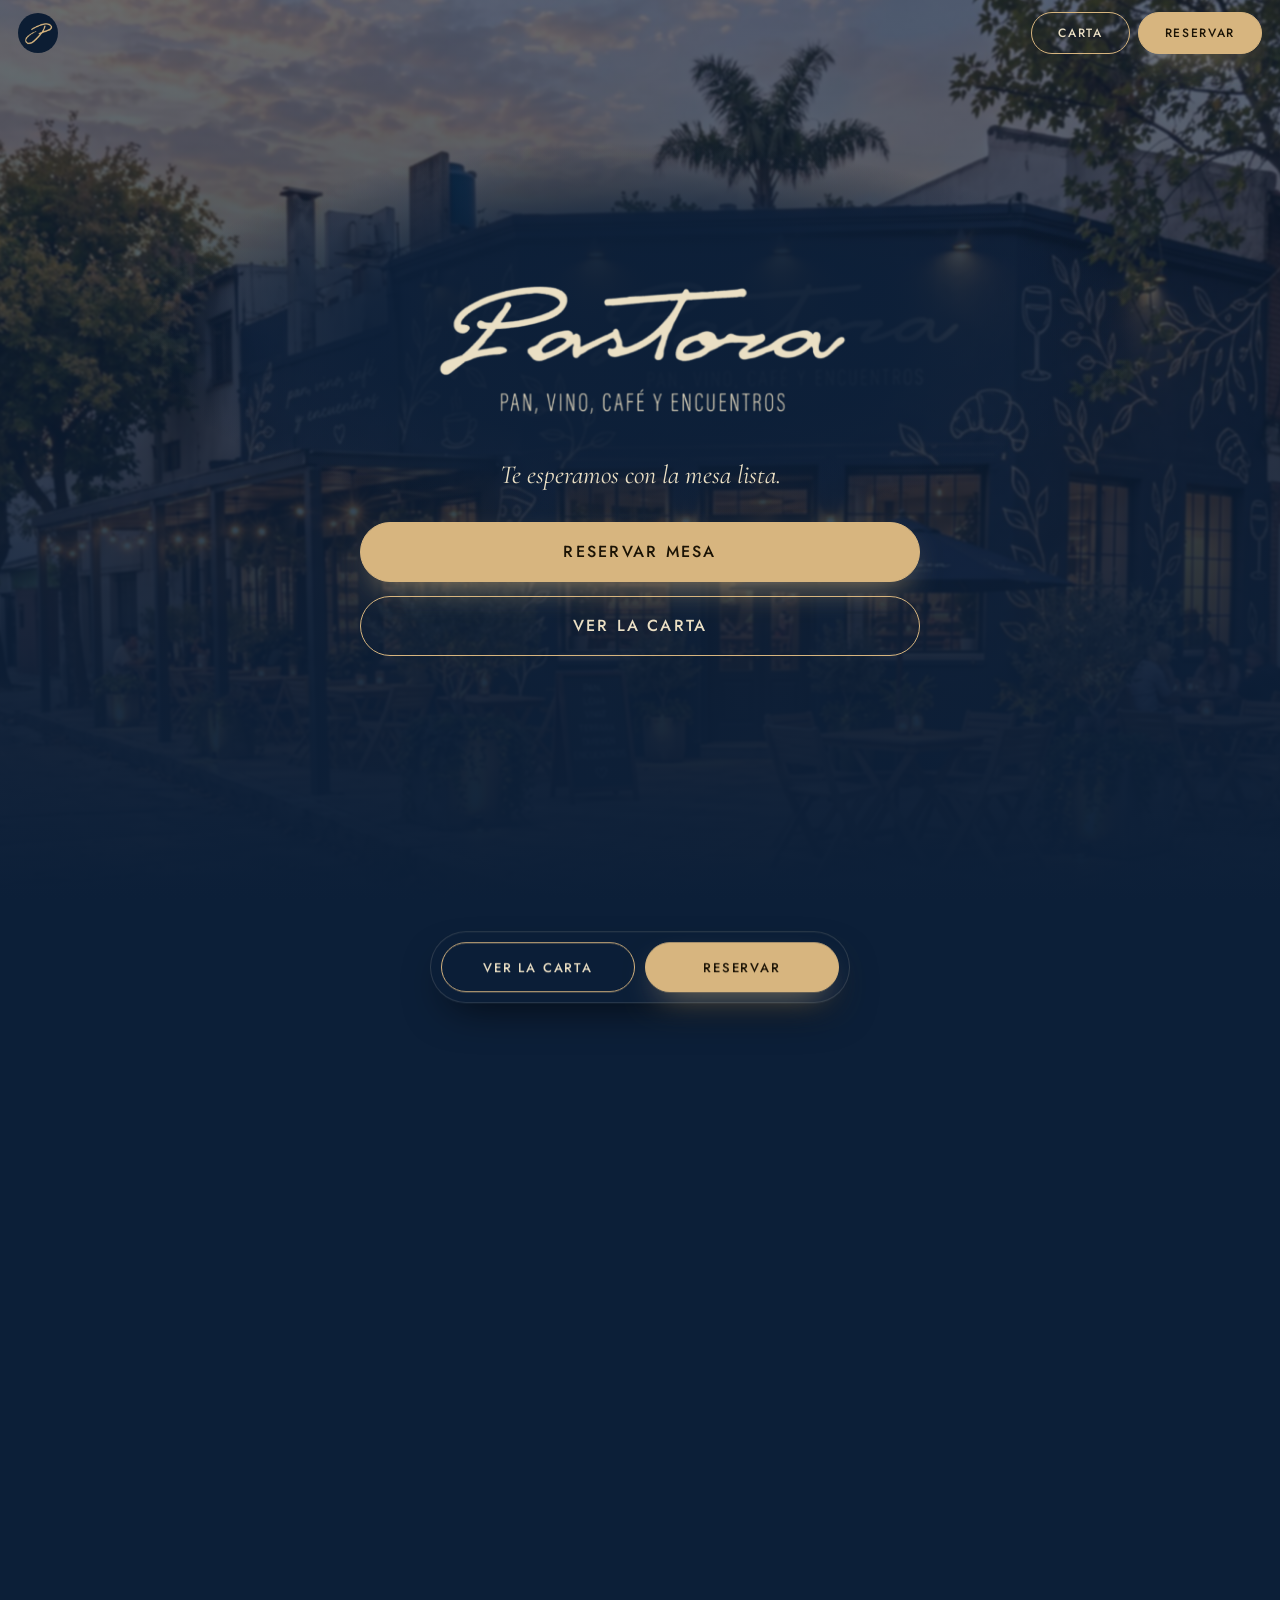
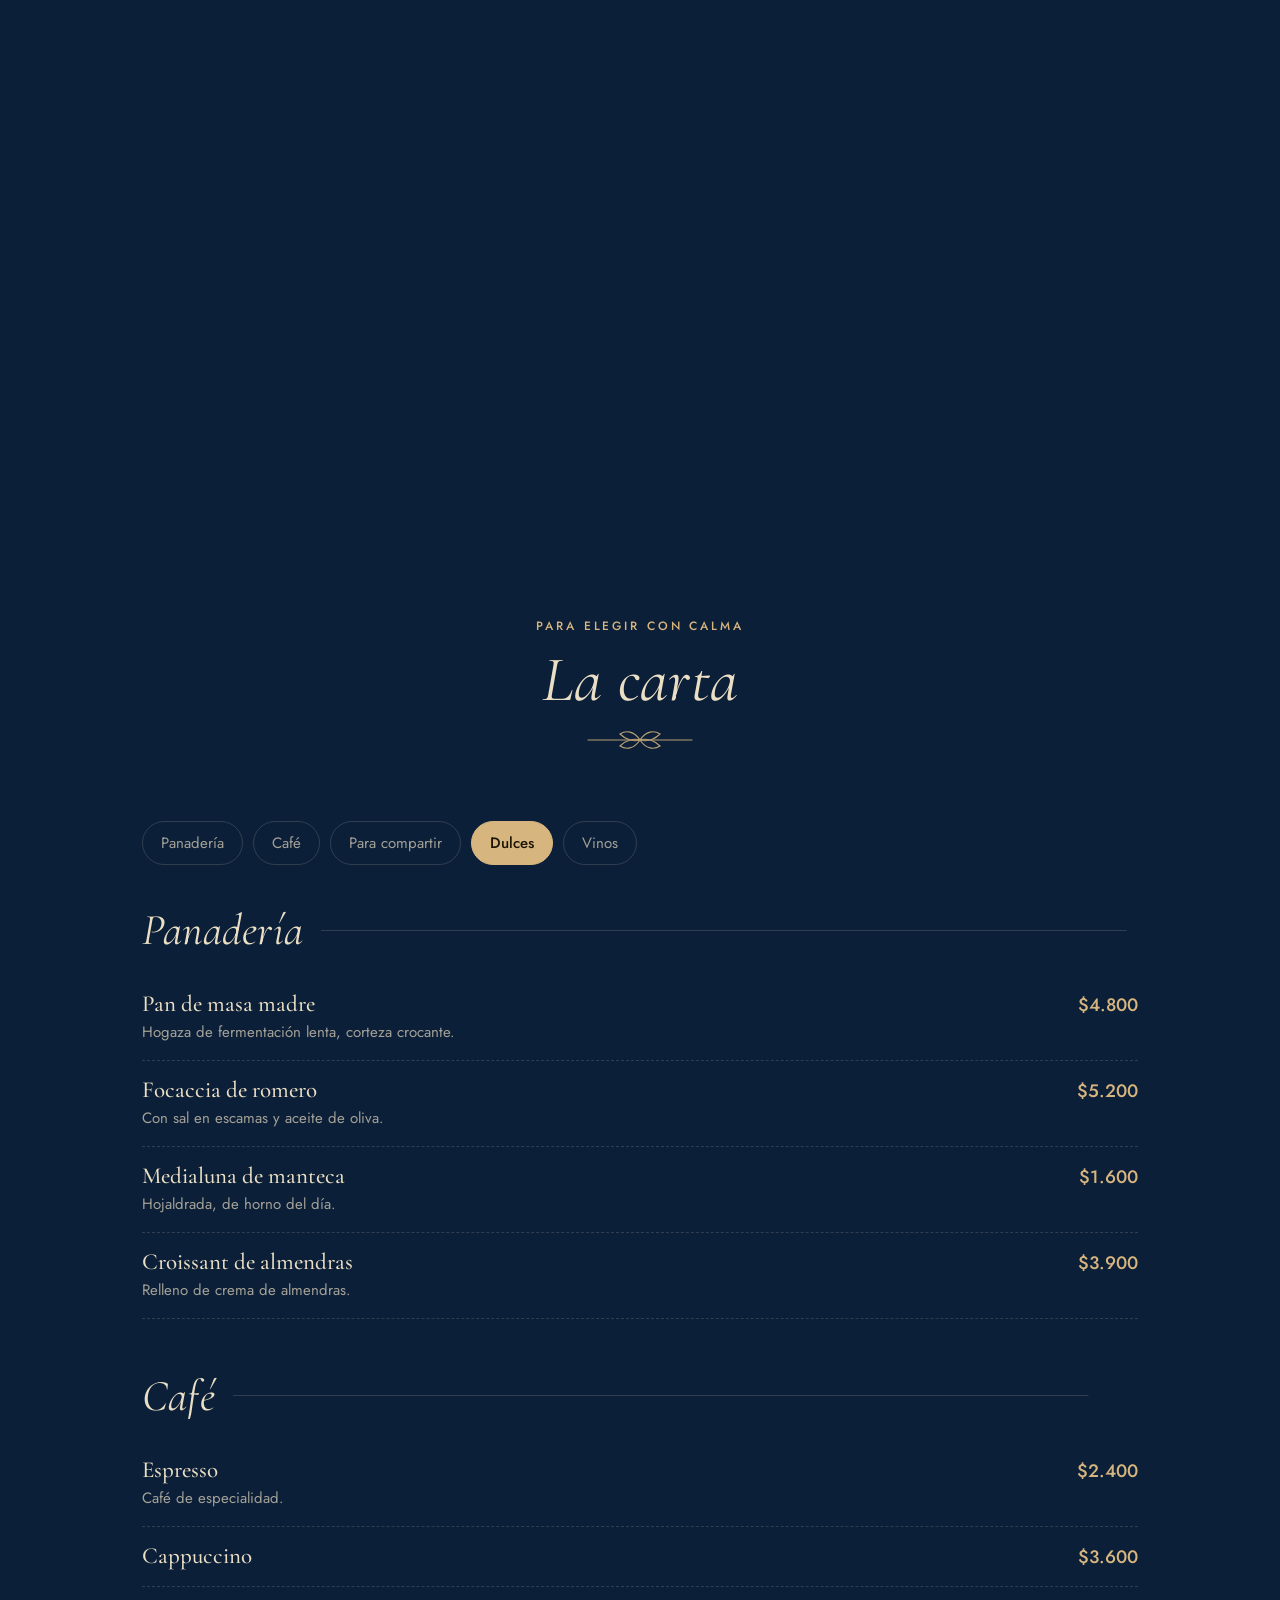
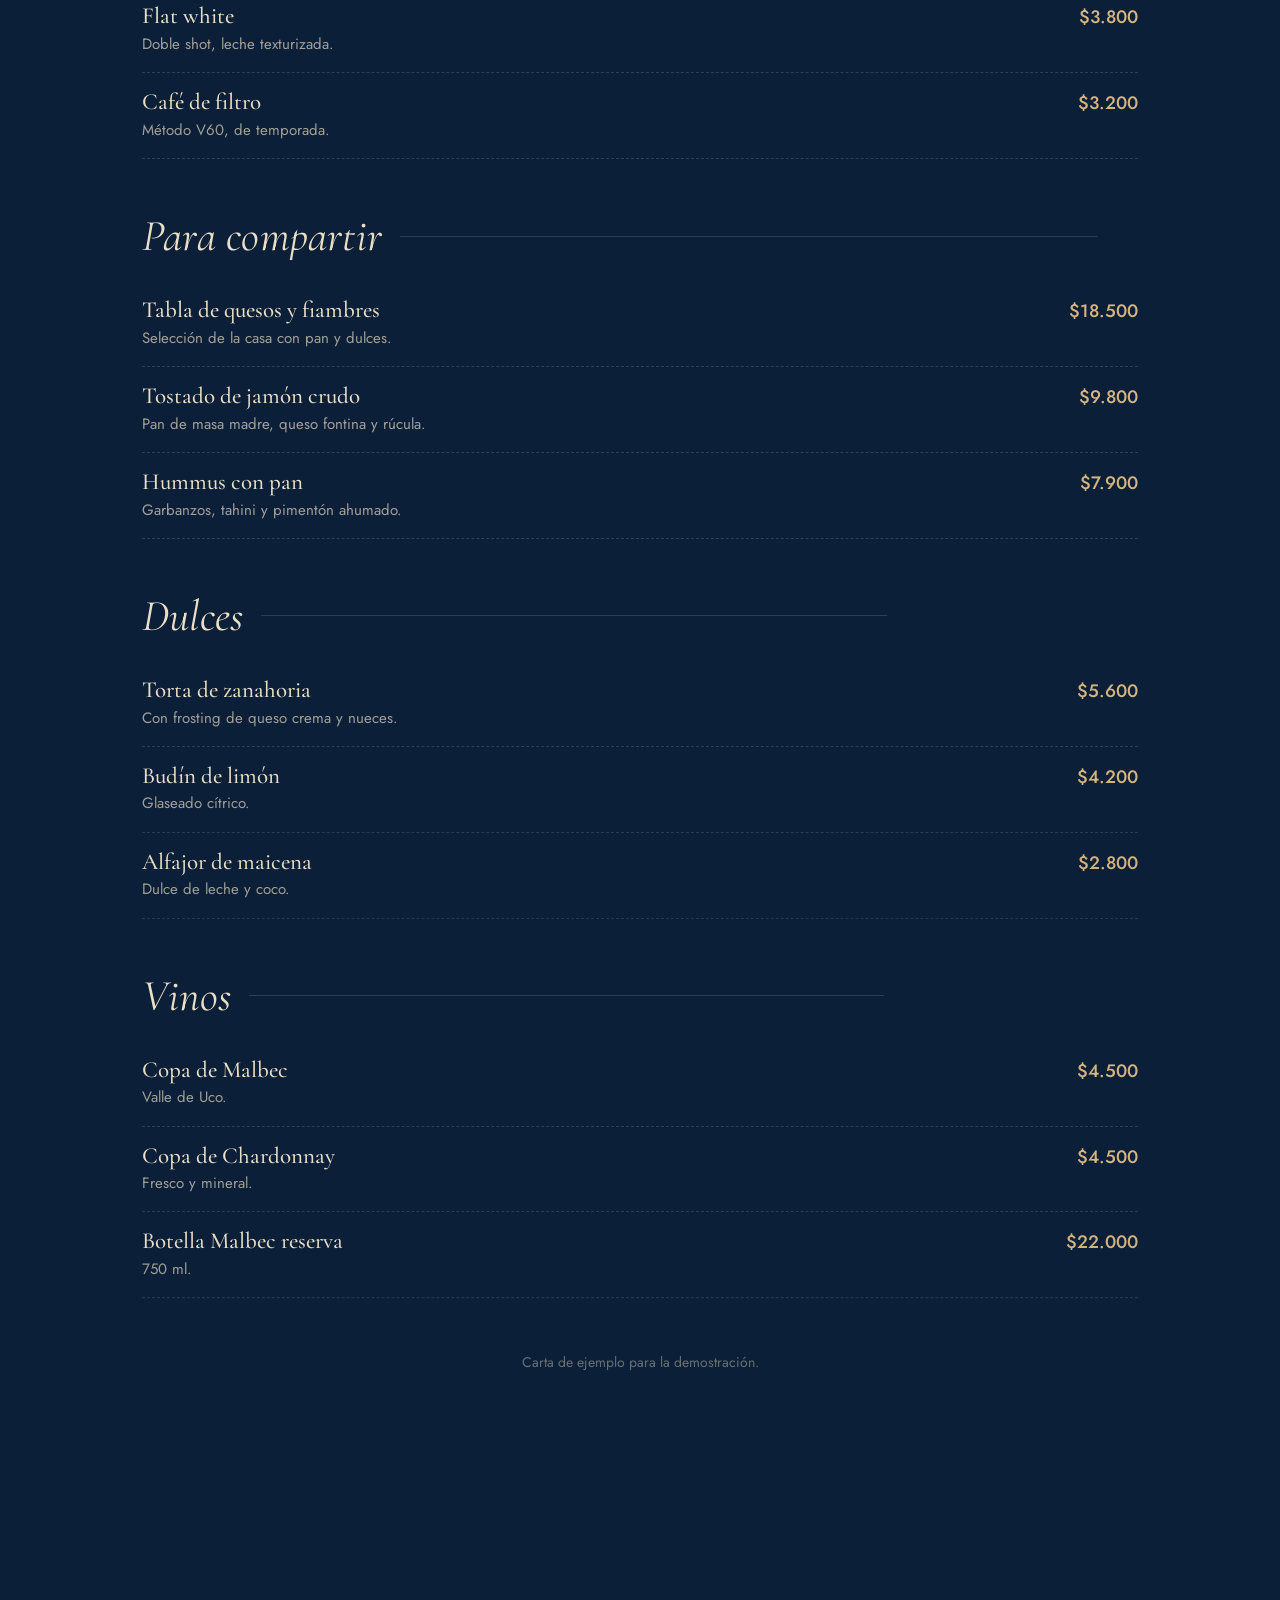
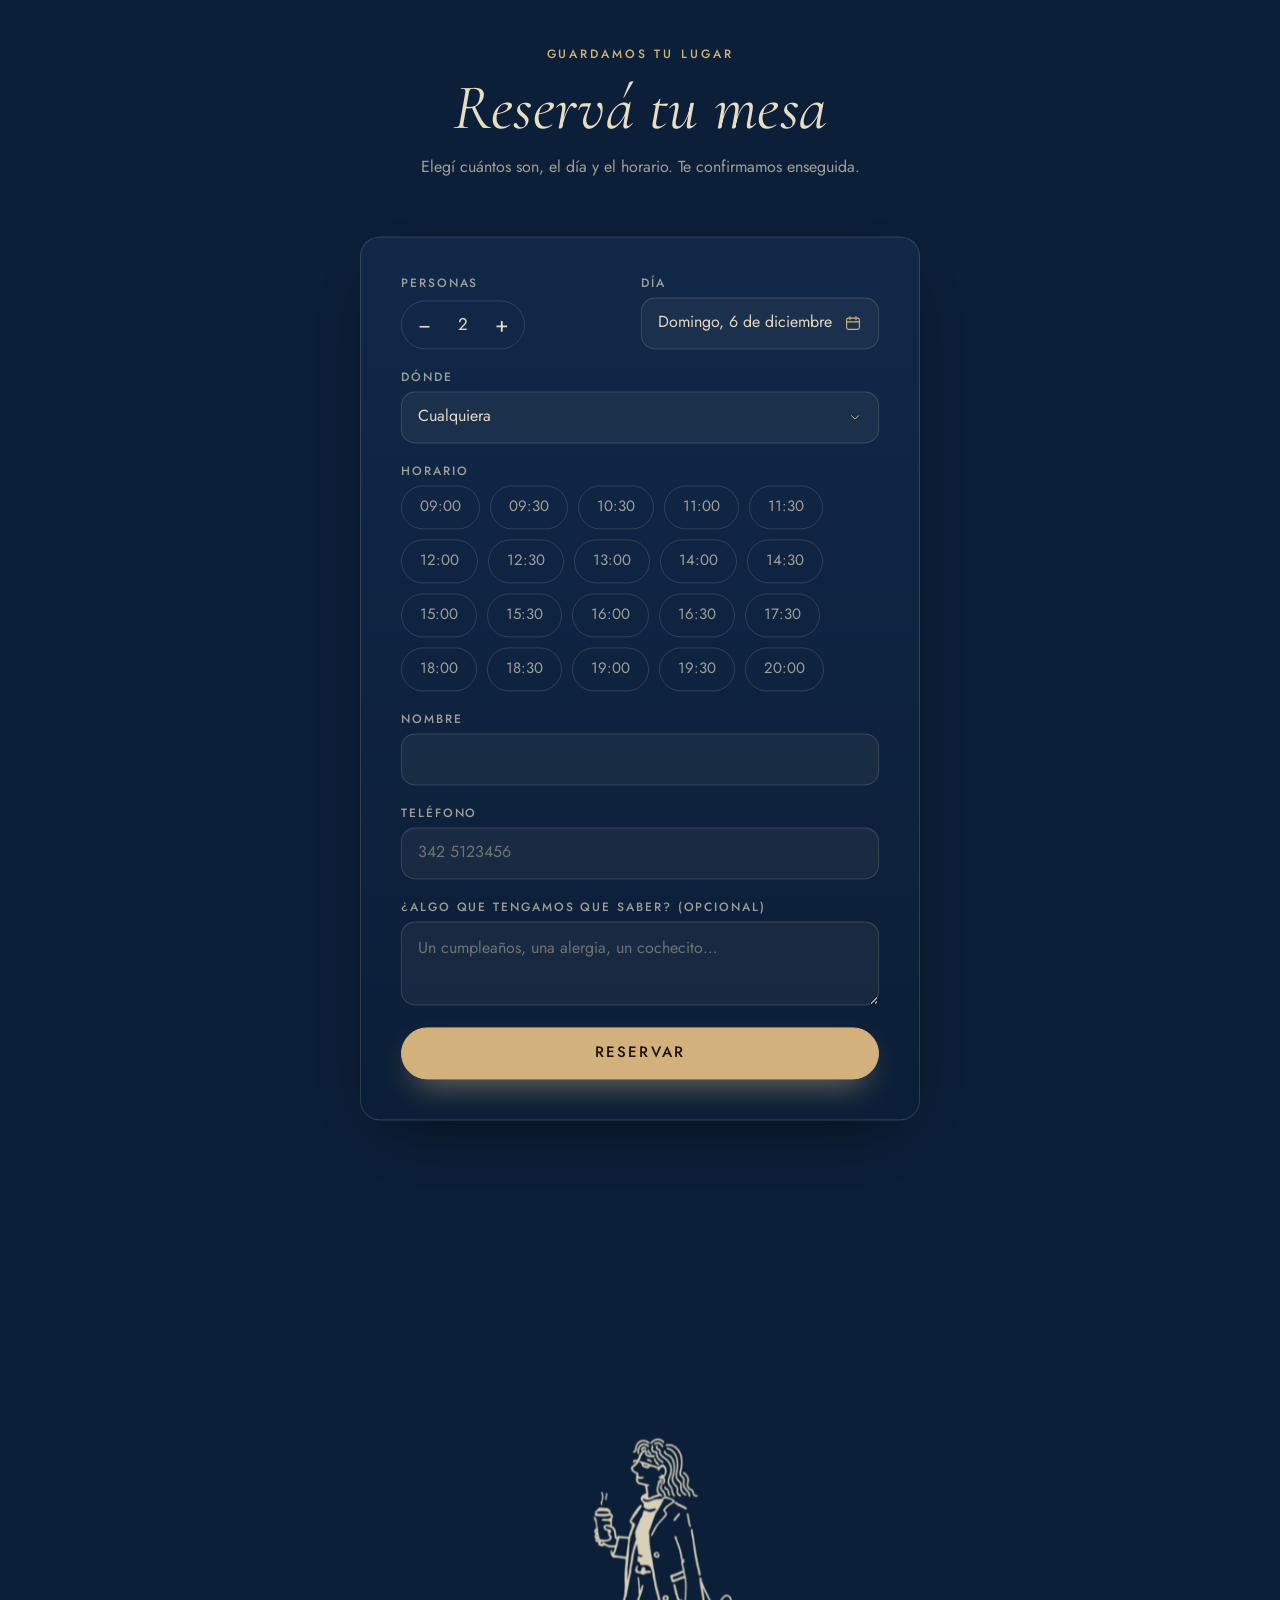
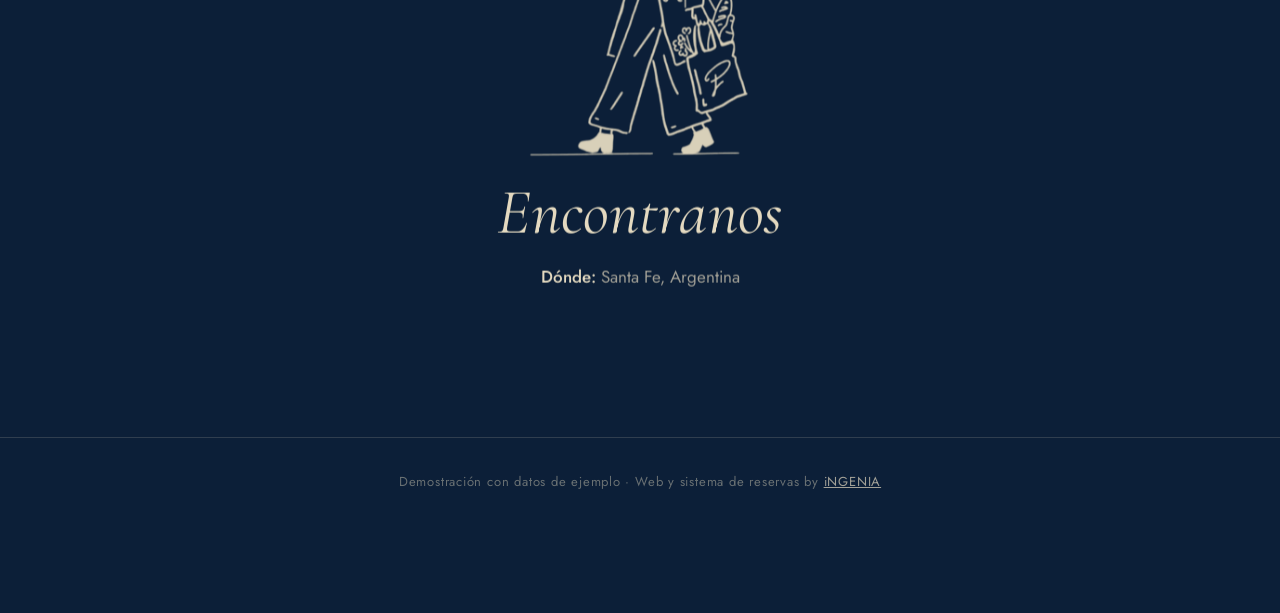
==== index.html @ de51db7b "Demo web + app de mesa de Pastora Co-Authored-By: Claude Sonnet 5.5 <noreply@anthropic.com> Claude-S" ====
<!doctype html>
<html lang="es-AR">
<head>
<meta charset="utf-8">
<meta name="viewport" content="width=device-width,initial-scale=1,viewport-fit=cover">
<title>Pastora · Pan, vino, café y encuentros</title>
<meta name="description" content="Pastora: pan, vino, café y encuentros. Reservá tu mesa y mirá la carta.">
<meta name="theme-color" content="#0C1F38">
<link rel="icon" href="img/monograma.png">
<link rel="stylesheet" href="css/piel.css">
<link rel="stylesheet" href="css/web.css">
<script>/* el QR de cada mesa apunta a esta misma dirección con ?mesa=CÓDIGO: se lo manda a la app de mesa */
(function(){var m=location.search.match(/[?&](?:mesa|t)=([A-Za-z0-9]+)/);if(m)location.replace('mesa/?mesa='+m[1]+(/[?&]demo=1/.test(location.search)?'&demo=1':''))})();</script>
<script>/* movimiento: se activa solo si la persona no pidió "reducir animaciones"; si algo falla, el sitio se ve igual (versión estática) */
(function(){var r=matchMedia('(prefers-reduced-motion: reduce)').matches;if(!r&&!/[?&]quieto=1/.test(location.search)){document.documentElement.classList.add('js-motion');setTimeout(function(){if(!window.Mov||!window.Mov.listo)document.documentElement.classList.remove('js-motion')},5000)}})();</script>
</head>
<body>
<svg width="0" height="0" style="position:absolute" aria-hidden="true"><symbol id="ramita" viewBox="0 0 120 26"><g fill="none" stroke="currentColor" stroke-width="1.2" stroke-linecap="round"><path d="M8 13h104"/><path d="M60 13c-6-9-14-10-20-6 6 6 14 8 20 6zM60 13c6-9 14-10 20-6-6 6-14 8-20 6zM60 13c-6 9-14 10-20 6 6-6 14-8 20-6zM60 13c6 9 14 10 20 6-6-6-14-8-20-6z"/></g></symbol></svg>

<header class="barra" id="barra">
  <a href="#inicio" aria-label="Pastora, ir al inicio"><img src="img/monograma.png" alt="" width="40" height="40"></a>
  <nav aria-label="Principal"><a class="btn btn-chico" href="#carta">Carta</a><a class="btn btn-chico btn-oro" href="#reservar">Reservar</a></nav>
</header>

<main id="inicio">
  <section class="escena" id="escena" aria-label="Pastora">
    <div class="escena-pin">
      <div class="capa capa-fachada"><img src="img/fachada.jpg" alt="" width="1920" height="1434" fetchpriority="high"></div>
      <div class="capa capa-salon"><img src="img/salon.jpg" alt="El salón de Pastora: mesas de madera, pared azul con dibujos en líneas doradas y el mostrador con panes" width="1920" height="1434"></div>
      <div class="velo"></div>
      <svg class="arco" viewBox="0 0 100 140" aria-hidden="true"><path pathLength="1" d="M.6 140V50A49.4 49.4 0 0 1 99.4 50V140"/></svg>
      <div class="hero-in">
        <img class="hero-logo" src="img/logo-pastora.png" alt="Pastora — pan, vino, café y encuentros" width="880" height="360">
        <p class="hero-lema">Te esperamos con la mesa lista.</p>
        <div class="hero-cta">
          <a class="btn btn-oro" href="#reservar">Reservar mesa</a>
          <a class="btn" href="#carta">Ver la carta</a>
        </div>
      </div>
      <div class="intro-in" id="bienvenida">
        <svg class="iconos" viewBox="0 0 232 48" aria-hidden="true">
          <g pathLength="1">
            <path pathLength="1" d="M10 20h24v8a10 10 0 0 1-10 10h-4a10 10 0 0 1-10-10zM34 22h3a4 4 0 0 1 0 8h-3M16 8c0 3 3 3 3 6M24 8c0 3 3 3 3 6"/>
            <path pathLength="1" d="M78 4h6v10c0 3 6 5 6 10v20H72V24c0-5 6-7 6-10zM72 30h18"/>
            <path pathLength="1" d="M124 30c0-9 8-16 18-16s18 7 18 16c0 3-2 5-5 5h-26c-3 0-5-2-5-5zM135 20l3 6M143 18l3 7M151 21l2 6"/>
            <path pathLength="1" d="M190 42c10-10 20-20 32-32M202 32c-6 0-9-3-9-7 5 0 8 2 9 7zM210 24c-6 0-9-3-9-7 5 0 8 2 9 7zM218 16c-5 0-8-3-8-6 5 0 7 2 8 6z"/>
          </g>
        </svg>
        <p id="textoInicio"></p>
        <span class="cap">Pan · Vino · Café · Encuentros</span>
      </div>
      <a class="hero-abajo" href="#carta" aria-label="Seguir bajando">Descubrí<i></i></a>
    </div>
    <figure class="salon-estatico"><img src="img/salon.jpg" alt="" loading="lazy" width="1920" height="1434"></figure>
  </section>

  <section class="seccion" id="carta" aria-labelledby="tCarta">
    <div class="encab reveal"><span class="cap">Para elegir con calma</span><h2 class="titulo" id="tCarta">La carta</h2><svg class="ramita" aria-hidden="true"><use href="#ramita"/></svg></div>
    <div class="carta-tabs" id="cartaTabs" role="tablist" aria-label="Categorías"></div>
    <div id="cartaLista" aria-live="polite"><div class="esq" style="height:70px;margin-bottom:14px"></div><div class="esq" style="height:70px;margin-bottom:14px"></div><div class="esq" style="height:70px"></div></div>
    <p class="carta-nota" id="cartaNota"></p>
  </section>

  <section class="seccion" id="reservar" aria-labelledby="tRes">
    <div class="encab reveal"><span class="cap">Guardamos tu lugar</span><h2 class="titulo" id="tRes">Reservá tu mesa</h2><p>Elegí cuántos son, el día y el horario. Te confirmamos enseguida.</p></div>
    <form class="tarjeta reserva reveal" id="formRes" novalidate>
      <div class="fila2">
        <div class="campo"><span id="lPers">Personas</span><div class="paso" role="group" aria-labelledby="lPers"><button type="button" id="menos" aria-label="Menos personas">−</button><b id="pers" aria-live="polite">2</b><button type="button" id="mas" aria-label="Más personas">+</button></div></div>
        <div class="campo" id="campoFecha"><span id="lFecha">Día</span><input type="date" id="fecha" required></div>
      </div>
      <div class="campo" id="campoZona" hidden><span id="lZona">Dónde</span><select id="zona" aria-labelledby="lZona"></select></div>
      <div class="campo"><span id="lHora">Horario</span><div class="horas" id="horas" role="group" aria-labelledby="lHora" aria-live="polite"></div><p class="error" id="eHora" hidden></p></div>
      <label class="campo"><span>Nombre</span><input id="nombre" autocomplete="name" maxlength="120" required><p class="error" hidden></p></label>
      <label class="campo"><span>Teléfono</span><input id="tel" type="tel" inputmode="tel" autocomplete="tel" placeholder="342 5123456" maxlength="24" required><p class="error" hidden></p></label>
      <label class="campo"><span>¿Algo que tengamos que saber? (opcional)</span><textarea id="nota" maxlength="200" placeholder="Un cumpleaños, una alergia, un cochecito…"></textarea></label>
      <p class="aviso mal" id="eForm" role="alert" hidden></p>
      <button class="btn btn-oro" type="submit" id="enviar">Reservar</button>
    </form>
    <div class="tarjeta reserva" id="okRes" hidden></div>
  </section>

  <section class="seccion encontranos reveal" aria-labelledby="tEnc">
    <img class="ilu" src="img/ilustracion.png" alt="" loading="lazy" width="280" height="380">
    <h2 class="titulo" id="tEnc">Encontranos</h2>
    <div class="datos" id="datos"></div>
    <div style="display:flex;gap:12px;flex-wrap:wrap;justify-content:center" id="contactos"></div>
  </section>
</main>

<footer class="pie"><span id="pieDemo"></span>Web y sistema de reservas by <a href="https://wa.me/5493425969853" rel="noopener">iNGENIA</a></footer>

<div class="fija" id="fija" role="navigation" aria-label="Accesos rápidos"><a class="btn" href="#carta">Ver la carta</a><a class="btn btn-oro" href="#reservar">Reservar</a></div>
<div class="cursor" id="cursor" aria-hidden="true"></div>
<div class="toast" id="toast" role="status" aria-live="polite"></div>

<script src="js/vendor/gsap.min.js"></script>
<script src="js/vendor/ScrollTrigger.min.js"></script>
<script src="js/vendor/lenis.min.js"></script>
<script src="js/config.js"></script>
<script src="js/demo.js"></script>
<script src="js/panel.js"></script>
<script src="js/web.js"></script>
<script src="js/controles.js"></script>
<script src="js/motion.js"></script>
</body>
</html>
---- css/piel.css ----
/* PIEL de Pastora — colores, tipografía y componentes compartidos por la web y la app de mesa. Es lo que se rehace para cada cliente. */
@font-face{font-family:'Cormorant Garamond';font-weight:400;font-style:normal;font-display:swap;src:url(../fonts/cormorant-garamond-latin-400-normal.woff2) format('woff2')}
@font-face{font-family:'Cormorant Garamond';font-weight:500;font-style:normal;font-display:swap;src:url(../fonts/cormorant-garamond-latin-500-normal.woff2) format('woff2')}
@font-face{font-family:'Cormorant Garamond';font-weight:600;font-style:normal;font-display:swap;src:url(../fonts/cormorant-garamond-latin-600-normal.woff2) format('woff2')}
@font-face{font-family:'Cormorant Garamond';font-weight:400;font-style:italic;font-display:swap;src:url(../fonts/cormorant-garamond-latin-400-italic.woff2) format('woff2')}
@font-face{font-family:'Cormorant Garamond';font-weight:500;font-style:italic;font-display:swap;src:url(../fonts/cormorant-garamond-latin-500-italic.woff2) format('woff2')}
@font-face{font-family:'Jost';font-weight:300;font-style:normal;font-display:swap;src:url(../fonts/jost-latin-300-normal.woff2) format('woff2')}
@font-face{font-family:'Jost';font-weight:400;font-style:normal;font-display:swap;src:url(../fonts/jost-latin-400-normal.woff2) format('woff2')}
@font-face{font-family:'Jost';font-weight:500;font-style:normal;font-display:swap;src:url(../fonts/jost-latin-500-normal.woff2) format('woff2')}
:root{
  --fondo:#0C1F38;--fondo-2:#12294A;--fondo-3:#183257;
  --crema:#EADFC4;--suave:rgba(234,223,196,.68);--tenue:rgba(234,223,196,.42);--linea:rgba(234,223,196,.16);
  --oro:#D7B57F;--oro-fuerte:#E6C792;--oro-oscuro:#8F6E3A;
  --ok:#8FC9A1;--aviso:#E6B873;--error:#E58B7B;
  --serif:'Cormorant Garamond',Georgia,'Times New Roman',serif;--sans:'Jost',system-ui,-apple-system,'Segoe UI',sans-serif;
  --radio:20px;--sombra:0 24px 60px -28px rgba(0,0,0,.7);--ease:cubic-bezier(.22,.8,.24,1)
}
[hidden]{display:none!important}
*{box-sizing:border-box;-webkit-tap-highlight-color:transparent}
html{scroll-behavior:smooth;-webkit-text-size-adjust:100%}
body{font-feature-settings:"lnum" 1;font-variant-numeric:lining-nums;margin:0;background:var(--fondo);color:var(--crema);font:400 16px/1.55 var(--sans);-webkit-font-smoothing:antialiased;overflow-x:hidden}
img{max-width:100%;display:block}
a{color:inherit}
h1,h2,h3,b{font-feature-settings:"lnum" 1;font-variant-numeric:lining-nums}
h1,h2,h3{font-family:var(--serif);font-weight:500;margin:0;line-height:1.05;letter-spacing:.005em}
button,input,select,textarea{font:inherit;color:inherit}
:focus-visible{outline:2px solid var(--oro);outline-offset:3px;border-radius:8px}
.sr{position:absolute;width:1px;height:1px;overflow:hidden;clip:rect(0 0 0 0);white-space:nowrap}
.cap{font:500 12px/1 var(--sans);letter-spacing:.24em;text-transform:uppercase;color:var(--oro)}
.titulo{font-size:clamp(40px,9vw,64px);font-style:italic;font-weight:400}
.btn{display:inline-flex;align-items:center;justify-content:center;gap:10px;min-height:52px;padding:0 28px;border-radius:999px;border:1px solid var(--oro);background:transparent;color:var(--crema);font:500 15px/1 var(--sans);letter-spacing:.14em;text-transform:uppercase;text-decoration:none;cursor:pointer;transition:transform .35s var(--ease),background-color .3s,color .3s,box-shadow .35s,opacity .3s}
.btn:hover{transform:translateY(-2px)}
.btn:active{transform:translateY(0) scale(.98)}
.btn-oro{background:var(--oro);color:#1B1305;box-shadow:0 14px 34px -14px rgba(215,181,127,.75)}
.btn-oro:hover{background:var(--oro-fuerte)}
.btn-chico{min-height:44px;padding:0 20px;font-size:13px}
.btn[disabled]{opacity:.45;cursor:not-allowed;transform:none;box-shadow:none}
.chip{display:inline-flex;align-items:center;gap:6px;min-height:44px;padding:0 18px;border-radius:999px;border:1px solid var(--linea);background:transparent;color:var(--suave);font:400 15px/1 var(--sans);cursor:pointer;white-space:nowrap;transition:background-color .25s,color .25s,border-color .25s}
.chip{text-decoration:none}
.chip:hover{border-color:var(--oro);color:var(--crema)}
.chip[aria-pressed=true],.chip.on{background:var(--oro);border-color:var(--oro);color:#1B1305;font-weight:500}
.chip[disabled]{opacity:.35;cursor:not-allowed}
.campo{display:grid;gap:8px}
.campo>span{font:500 12px/1 var(--sans);letter-spacing:.16em;text-transform:uppercase;color:var(--suave)}
.campo input,.campo select,.campo textarea{width:100%;min-height:52px;padding:0 16px;background:rgba(234,223,196,.05);border:1px solid var(--linea);border-radius:14px;color:var(--crema);font-size:16px;transition:border-color .25s,background-color .25s;color-scheme:dark}
.campo textarea{min-height:84px;padding:14px 16px;resize:vertical}
.campo input:focus,.campo select:focus,.campo textarea:focus{outline:0;border-color:var(--oro);background:rgba(234,223,196,.08)}
.campo.mal input,.campo.mal select{border-color:var(--error)}
.campo .error{color:var(--error);font-size:14px;margin:0}
.paso{justify-self:start;display:inline-flex;align-items:center;border:1px solid var(--linea);border-radius:999px}
.paso button{width:44px;height:44px;border:0;background:transparent;color:var(--crema);font-size:22px;cursor:pointer;border-radius:50%}
.paso button:hover{color:var(--oro)}
.paso b{min-width:34px;text-align:center;font-weight:500;font-size:17px}
.tarjeta{background:linear-gradient(180deg,var(--fondo-2),var(--fondo));border:1px solid var(--linea);border-radius:var(--radio);box-shadow:var(--sombra)}
.ramita{display:block;width:120px;height:26px;margin:0 auto;color:var(--oro);opacity:.85}
.aviso{padding:14px 16px;border-radius:14px;border:1px solid var(--linea);background:rgba(234,223,196,.05);color:var(--suave);font-size:15px}
.aviso.ok{border-color:rgba(143,201,161,.5);color:var(--ok)}.aviso.mal{border-color:rgba(229,139,123,.5);color:var(--error)}
.toast{position:fixed;left:50%;bottom:92px;transform:translate(-50%,16px);z-index:80;max-width:min(92vw,420px);padding:14px 20px;border-radius:999px;background:var(--crema);color:#10213A;font-weight:500;font-size:15px;box-shadow:0 20px 40px -16px rgba(0,0,0,.7);opacity:0;pointer-events:none;transition:opacity .35s,transform .45s var(--ease)}
.toast.ver{opacity:1;transform:translate(-50%,0)}
.esq{background:linear-gradient(100deg,rgba(234,223,196,.05) 20%,rgba(234,223,196,.12) 40%,rgba(234,223,196,.05) 60%);background-size:200% 100%;animation:esq 1.4s linear infinite;border-radius:12px}
@keyframes esq{to{background-position:-200% 0}}
@keyframes sube{from{opacity:0;transform:translateY(22px)}to{opacity:1;transform:none}}
.entra{animation:sube .8s var(--ease) both}
@media (prefers-reduced-motion:reduce){*,*::before,*::after{animation-duration:.01ms!important;transition-duration:.01ms!important;scroll-behavior:auto!important}}

/* Cormorant dibuja los números «caídos»: los números van en la tipografía de texto para que se lean parejos */
.num,.paso b{font-family:var(--sans);font-style:normal;font-weight:400}
.m-cab h1 .num{font-size:.78em;margin-left:2px}
/* ---- Controles propios (lista desplegable y calendario) ---- */
.nativo{position:absolute!important;opacity:0!important;pointer-events:none!important;width:1px!important;height:1px!important;min-height:0!important;padding:0!important;border:0!important;overflow:hidden;clip:rect(0 0 0 0)}
.ctl-wrap{position:relative}
.ctl-b{width:100%;min-height:52px;padding:0 16px;display:flex;align-items:center;justify-content:space-between;gap:12px;text-align:left;background:rgba(234,223,196,.05);border:1px solid var(--linea);border-radius:14px;color:var(--crema);font-size:16px;cursor:pointer;transition:border-color .25s,background-color .25s}
.ctl-b:hover{border-color:rgba(215,181,127,.5)}
.ctl-b:focus-visible,.ctl-wrap.abierto .ctl-b{outline:0;border-color:var(--oro);background:rgba(234,223,196,.08)}
.ctl-b svg{color:var(--oro);flex:none;transition:transform .35s var(--ease)}
.ctl-wrap.abierto .ctl-b>svg:first-of-type{transform:rotate(180deg)}
.ctl-b span{white-space:nowrap;overflow:hidden;text-overflow:ellipsis}
.campo.mal .ctl-b{border-color:var(--error)}
.ctl-l,.ctl-cal{position:absolute;left:0;right:0;top:calc(100% + 8px);z-index:40;margin:0;padding:6px;list-style:none;background:var(--fondo-2);border:1px solid rgba(215,181,127,.38);border-radius:16px;box-shadow:0 26px 60px -20px rgba(0,0,0,.85);opacity:0;transform:translateY(-8px) scale(.985);transform-origin:top;transition:opacity .22s,transform .3s var(--ease)}
.ctl-wrap.abierto .ctl-l,.ctl-wrap.abierto .ctl-cal{opacity:1;transform:none}
.ctl-l[hidden],.ctl-cal[hidden]{display:none}
.ctl-o{display:flex;align-items:center;min-height:46px;padding:0 14px;border-radius:11px;color:var(--suave);font-size:16px;cursor:pointer;transition:background-color .2s,color .2s}
.ctl-o.foco{background:rgba(215,181,127,.12);color:var(--crema)}
.ctl-o.on{color:var(--oro)}
.ctl-o.on::after{content:"";margin-left:auto;width:7px;height:7px;border-radius:50%;background:var(--oro)}
.ctl-cal{padding:14px 14px 12px;min-width:min(320px,100%);left:auto}
@media(max-width:560px){.ctl-cal{left:0;right:0}}
.cal-cab{display:flex;align-items:center;justify-content:space-between;margin-bottom:10px}
.cal-mes{font:italic 500 24px/1 var(--serif);text-transform:capitalize;color:var(--crema)}
.cal-mes span{font:400 15px/1 var(--sans);font-style:normal;color:var(--suave);margin-left:4px}
.cal-nav{width:40px;height:40px;border-radius:50%;border:1px solid var(--linea);background:transparent;color:var(--oro);display:grid;place-items:center;cursor:pointer;transition:border-color .25s,background-color .25s}
.cal-nav:hover:not(:disabled){border-color:var(--oro);background:rgba(215,181,127,.1)}
.cal-nav:disabled{opacity:.3;cursor:default}
.cal-sem,.cal-dias{display:grid;grid-template-columns:repeat(7,minmax(0,1fr));gap:2px;text-align:center}
.cal-sem span{font:500 11px/1 var(--sans);letter-spacing:.14em;color:var(--tenue);padding:8px 0}
.cal-d{aspect-ratio:1;min-height:0;width:100%;padding:0;border-radius:50%;border:1px solid transparent;background:transparent;color:var(--crema);font:400 15px/1 var(--sans);cursor:pointer;transition:background-color .2s,border-color .2s,color .2s}
.cal-d:hover:not(:disabled){background:rgba(215,181,127,.14)}
.cal-d:focus-visible{outline:0;border-color:var(--oro)}
.cal-d.hoy{border-color:var(--linea)}
.cal-d.on{background:var(--oro);color:#1B1305;font-weight:500}
.cal-d:disabled{color:var(--tenue);opacity:.38;cursor:default}
.cal-dias.sig{animation:calsig .35s var(--ease)}.cal-dias.ant{animation:calant .35s var(--ease)}
@keyframes calsig{from{opacity:0;transform:translateX(14px)}}@keyframes calant{from{opacity:0;transform:translateX(-14px)}}
@media(prefers-reduced-motion:reduce){.ctl-l,.ctl-cal,.cal-dias{transition:none;animation:none}}
body.ctl-abierto .fija.ver{transform:translateY(160%)}
---- css/web.css ----
/* Web pública de Pastora (diseñada de cero para este local). Constante de iNGENIA: Reservar y Carta, primeros y destacados. */
/* ---- Portada: escena. Sin movimiento (o sin JS) se ve como una portada común + intro + foto del salón ---- */
.escena{position:relative}
.escena-pin{position:relative}
.capa{position:absolute;inset:0;overflow:hidden}
.capa img{width:100%;height:100%;object-fit:cover;display:block}
.capa-fachada img{object-position:58% 66%;filter:blur(1px);transform:scale(1.05);transform-origin:56% 62%}
.capa-salon{display:none}
.velo{position:absolute;inset:0;pointer-events:none;background:linear-gradient(180deg,rgba(12,31,56,.62) 0%,rgba(12,31,56,.74) 42%,rgba(12,31,56,.94) 80%,var(--fondo) 100%)}
.arco{display:none}
.hero-in{position:relative;min-height:100svh;display:grid;gap:30px;justify-items:center;align-content:center;width:100%;max-width:560px;margin:0 auto;padding:96px 22px 88px;text-align:center}
.hero-in{isolation:isolate}
.hero-in::before{content:"";position:absolute;z-index:-1;left:50%;top:37%;width:min(135vw,1000px);height:min(70vw,380px);translate:-50% -50%;background:radial-gradient(closest-side,rgba(12,31,56,.94) 0%,rgba(12,31,56,.82) 55%,rgba(12,31,56,0) 100%);pointer-events:none}
.hero-logo{width:min(82vw,430px);height:auto;animation:sube 1.1s var(--ease) both}
.hero-lema{margin:0;font:italic 400 clamp(19px,4.8vw,26px)/1.3 var(--serif);color:var(--crema);animation:sube 1.1s .12s var(--ease) both}
.hero-cta{display:grid;gap:14px;width:100%;max-width:380px;animation:sube 1.1s .26s var(--ease) both}
.hero-cta .btn{min-height:60px;font-size:16px}
.hero-abajo{position:absolute;left:50%;top:calc(100svh - 76px);translate:-50% 0;color:var(--suave);font:400 12px/1 var(--sans);letter-spacing:.3em;text-transform:uppercase;text-decoration:none;display:grid;gap:10px;justify-items:center}
.hero-abajo i{width:1px;height:34px;background:linear-gradient(var(--oro),transparent);animation:cae 2.2s ease-in-out infinite}
@keyframes cae{0%{transform:scaleY(0);transform-origin:top}50%{transform:scaleY(1);transform-origin:top}51%{transform-origin:bottom}100%{transform:scaleY(0);transform-origin:bottom}}
.intro-in{position:relative;text-align:center;display:grid;gap:26px;justify-items:center;padding:clamp(40px,8vw,90px) 22px clamp(20px,4vw,50px)}
.intro-in p{margin:0;font:italic 400 clamp(24px,5.6vw,38px)/1.28 var(--serif);max-width:24ch;color:var(--crema)}
.iconos{width:min(64vw,232px);height:auto;color:var(--oro);fill:none;stroke:currentColor;stroke-width:1.1;stroke-linecap:round;stroke-linejoin:round;overflow:visible}
.salon-estatico{margin:0;height:min(86vw,560px);position:relative;overflow:hidden}
.salon-estatico img{width:100%;height:100%;object-fit:cover;object-position:center 52%}
.salon-estatico::before,.salon-estatico::after{content:"";position:absolute;left:0;right:0;height:90px;z-index:1;pointer-events:none}
.salon-estatico::before{top:0;background:linear-gradient(var(--fondo),transparent)}.salon-estatico::after{bottom:0;background:linear-gradient(transparent,var(--fondo))}
/* sin movimiento: la fachada cubre portada + intro */
html:not(.js-motion) .capa-fachada{bottom:auto;height:calc(100svh + 280px)}
html:not(.js-motion) .velo{bottom:auto;height:calc(100svh + 280px)}
html:not(.js-motion) .hero-in,html:not(.js-motion) .intro-in{z-index:1}
/* ---- Con movimiento: la escena queda fija y se recorre al scrollear (GSAP + ScrollTrigger), todo el suavizado va por Lenis ---- */
.js-motion .escena-pin{height:100svh;overflow:hidden}
.js-motion .capa-salon{display:block;visibility:hidden;clip-path:inset(0 round 0)}
.js-motion .capa-salon img{object-position:center 58%}
.js-motion .salon-estatico{display:none}
.js-motion .hero-in{position:absolute;inset:0;max-width:none;margin:0;padding:96px 22px 88px;min-height:0;justify-self:stretch}
.js-motion .hero-in>*{max-width:560px}
.js-motion .hero-logo,.js-motion .hero-lema,.js-motion .hero-cta,.js-motion .hero-cta .btn{animation:none}
.js-motion .hero-logo,.js-motion .hero-lema,.js-motion .hero-cta .btn,.js-motion .hero-abajo{opacity:0}
.js-motion .hero-abajo{top:auto;bottom:26px}
.js-motion .arco{display:block;position:absolute;left:50%;top:50%;height:var(--ah);width:calc(var(--ah)*100/140);translate:-50% -50%;fill:none;stroke:var(--oro);stroke-width:.42;overflow:visible;pointer-events:none;visibility:hidden}
.js-motion{--ah:min(62svh,calc(84vw*1.4))}
.js-motion .intro-in{position:absolute;inset:0;align-content:center;padding:96px 22px;visibility:hidden;opacity:0}
.js-motion .iconos path{stroke-dasharray:1;stroke-dashoffset:1}
.barra{position:fixed;top:0;left:0;right:0;z-index:50;display:flex;align-items:center;justify-content:space-between;padding:12px 18px;transition:background-color .4s,backdrop-filter .4s,transform .45s var(--ease)}
.barra.fondo{background:rgba(12,31,56,.82);backdrop-filter:blur(14px);-webkit-backdrop-filter:blur(14px);border-bottom:1px solid var(--linea)}
.barra img{width:40px;height:40px;border-radius:50%}
.barra nav{display:flex;gap:8px}
.barra nav .btn{min-height:42px;padding:0 18px;font-size:12px}
.seccion{scroll-margin-top:56px;padding:clamp(72px,12vw,130px) 22px;max-width:1040px;margin:0 auto}
.encab{text-align:center;display:grid;gap:14px;justify-items:center;margin-bottom:clamp(30px,6vw,56px)}
.encab p{margin:0;color:var(--suave);max-width:46ch}
.carta-tabs{position:sticky;top:64px;z-index:20;display:flex;gap:10px;overflow-x:auto;padding:12px 22px;margin:0 -22px 30px;background:linear-gradient(var(--fondo) 70%,transparent);scrollbar-width:none}
.carta-tabs::-webkit-scrollbar{display:none}
.cat{margin:0 0 54px;scroll-margin-top:130px}
.cat h3{font-size:clamp(32px,7vw,44px);font-style:italic;font-weight:400;margin-bottom:22px;display:flex;align-items:center;gap:18px}
.cat h3::after{content:"";flex:1;height:1px;background:var(--linea)}
.plato{display:grid;grid-template-columns:1fr auto;gap:2px 18px;padding:16px 0;border-bottom:1px dashed var(--linea)}
.plato b{font:500 20px/1.2 var(--serif);font-size:23px}
.plato .precio{font:500 18px/1.2 var(--sans);color:var(--oro);white-space:nowrap;align-self:start;padding-top:4px}
.plato p{grid-column:1;margin:0;color:var(--suave);font-size:15px}
.carta-nota{text-align:center;color:var(--tenue);font-size:14px;margin-top:10px}
.reserva{display:grid;gap:22px;padding:clamp(24px,5vw,40px);max-width:560px;margin:0 auto}
.fila2{display:grid;grid-template-columns:1fr 1fr;gap:14px}
@media(max-width:420px){.fila2{grid-template-columns:1fr}}
.horas{display:flex;flex-wrap:wrap;gap:10px}
.horas-vacio{margin:0;color:var(--suave);font-size:15px}
.ok-reserva{display:grid;gap:18px;justify-items:center;text-align:center;padding:12px 0}
.ok-reserva .tilde{width:64px;height:64px;border-radius:50%;border:1px solid var(--oro);display:grid;place-items:center;color:var(--oro)}
.ok-reserva h3{font-size:36px;font-style:italic;font-weight:400}
.ok-reserva dl{display:grid;grid-template-columns:auto auto;gap:6px 18px;margin:6px 0;text-align:left}
.ok-reserva dt{color:var(--suave)}.ok-reserva dd{margin:0;font-weight:500}
.encontranos{display:grid;gap:18px;justify-items:center;text-align:center}
.encontranos .ilu{width:min(60vw,260px);opacity:.95}
.datos{display:grid;gap:8px;color:var(--suave);font-size:17px}
.datos b{color:var(--crema);font-weight:500}
.pie{padding:34px 22px 120px;text-align:center;color:var(--tenue);font-size:13px;letter-spacing:.06em;border-top:1px solid var(--linea)}
.pie a{color:var(--suave)}
.fija{position:fixed;left:12px;right:12px;bottom:max(12px,env(safe-area-inset-bottom));z-index:60;display:grid;grid-template-columns:1fr 1fr;gap:10px;padding:10px;border-radius:999px;background:rgba(12,31,56,.9);backdrop-filter:blur(16px);-webkit-backdrop-filter:blur(16px);border:1px solid var(--linea);box-shadow:0 18px 44px -18px rgba(0,0,0,.8);transform:translateY(160%);transition:transform .55s var(--ease)}
.fija.ver{transform:none}
.fija .btn{min-height:50px;padding:0 12px;font-size:13px}
@media(min-width:760px){.fija{left:50%;right:auto;width:420px;translate:-50% 0}.barra nav .btn{padding:0 26px}}
.reveal{opacity:0;transform:translateY(26px);transition:opacity .9s var(--ease),transform .9s var(--ease)}
.reveal.ver{opacity:1;transform:none}
/* ---- Movimiento general ---- */
.barra.oculta{transform:translateY(-110%)}
.cat h3::after{transform:scaleX(var(--l,1));transform-origin:left}
.js-motion .reveal{transition:none}
.js-motion .plato{opacity:0;transform:translateY(22px)}
.js-motion .carta-tabs .chip{opacity:0}
.js-motion .cat h3{clip-path:inset(0 100% 0 0)}
.js-motion .cat h3{--l:0}
.js-motion .tilde svg path{stroke-dasharray:1;stroke-dashoffset:1}
.cursor{position:fixed;left:0;top:0;z-index:200;width:34px;height:34px;margin:-17px 0 0 -17px;border:1px solid var(--oro);border-radius:50%;pointer-events:none;opacity:0;transition:opacity .3s,width .3s var(--ease),height .3s var(--ease),margin .3s var(--ease),background-color .3s;mix-blend-mode:normal}
.cursor.ver{opacity:.8}
.cursor.grande{width:64px;height:64px;margin:-32px 0 0 -32px;background:rgba(215,181,127,.12)}
@media(hover:none),(pointer:coarse){.cursor{display:none}}
html.lenis,html.lenis body{height:auto}
.lenis.lenis-smooth{scroll-behavior:auto!important}
.lenis.lenis-stopped{overflow:hidden}
@media(prefers-reduced-motion:reduce){.cursor{display:none}}
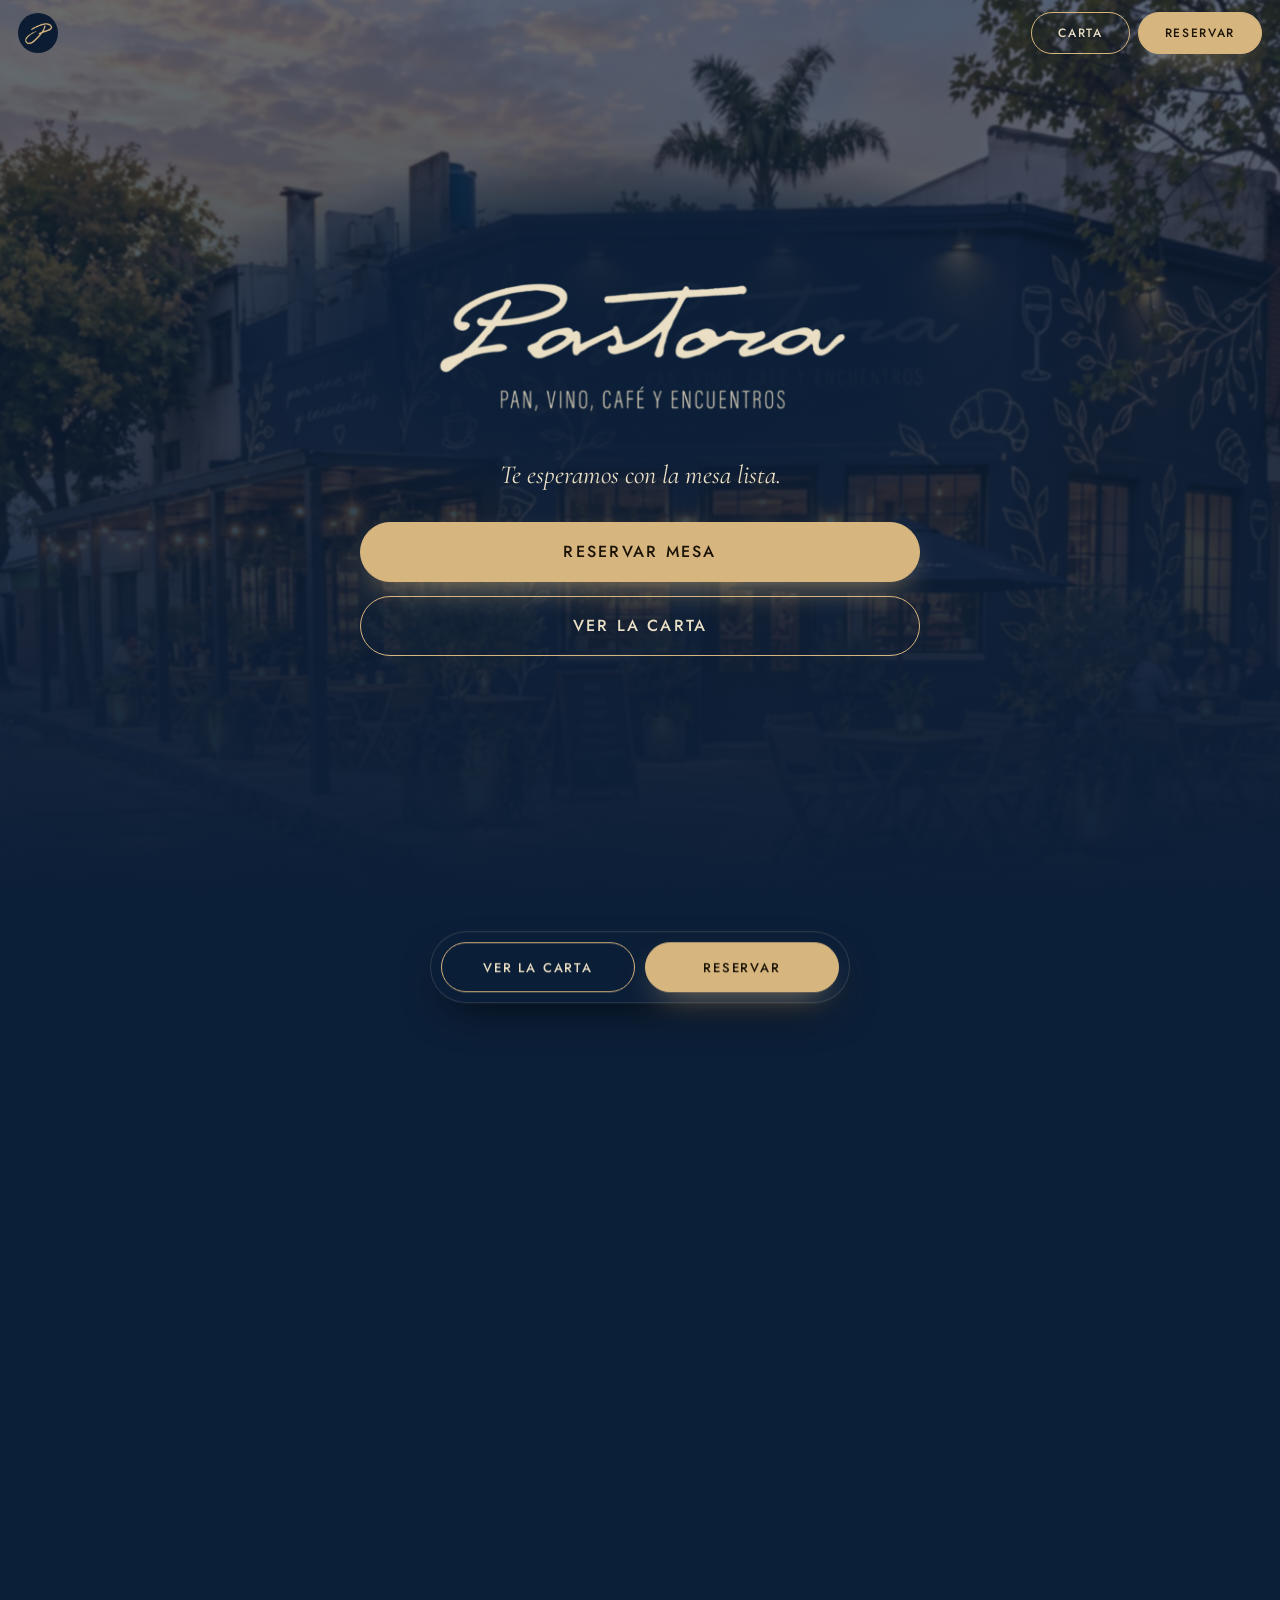
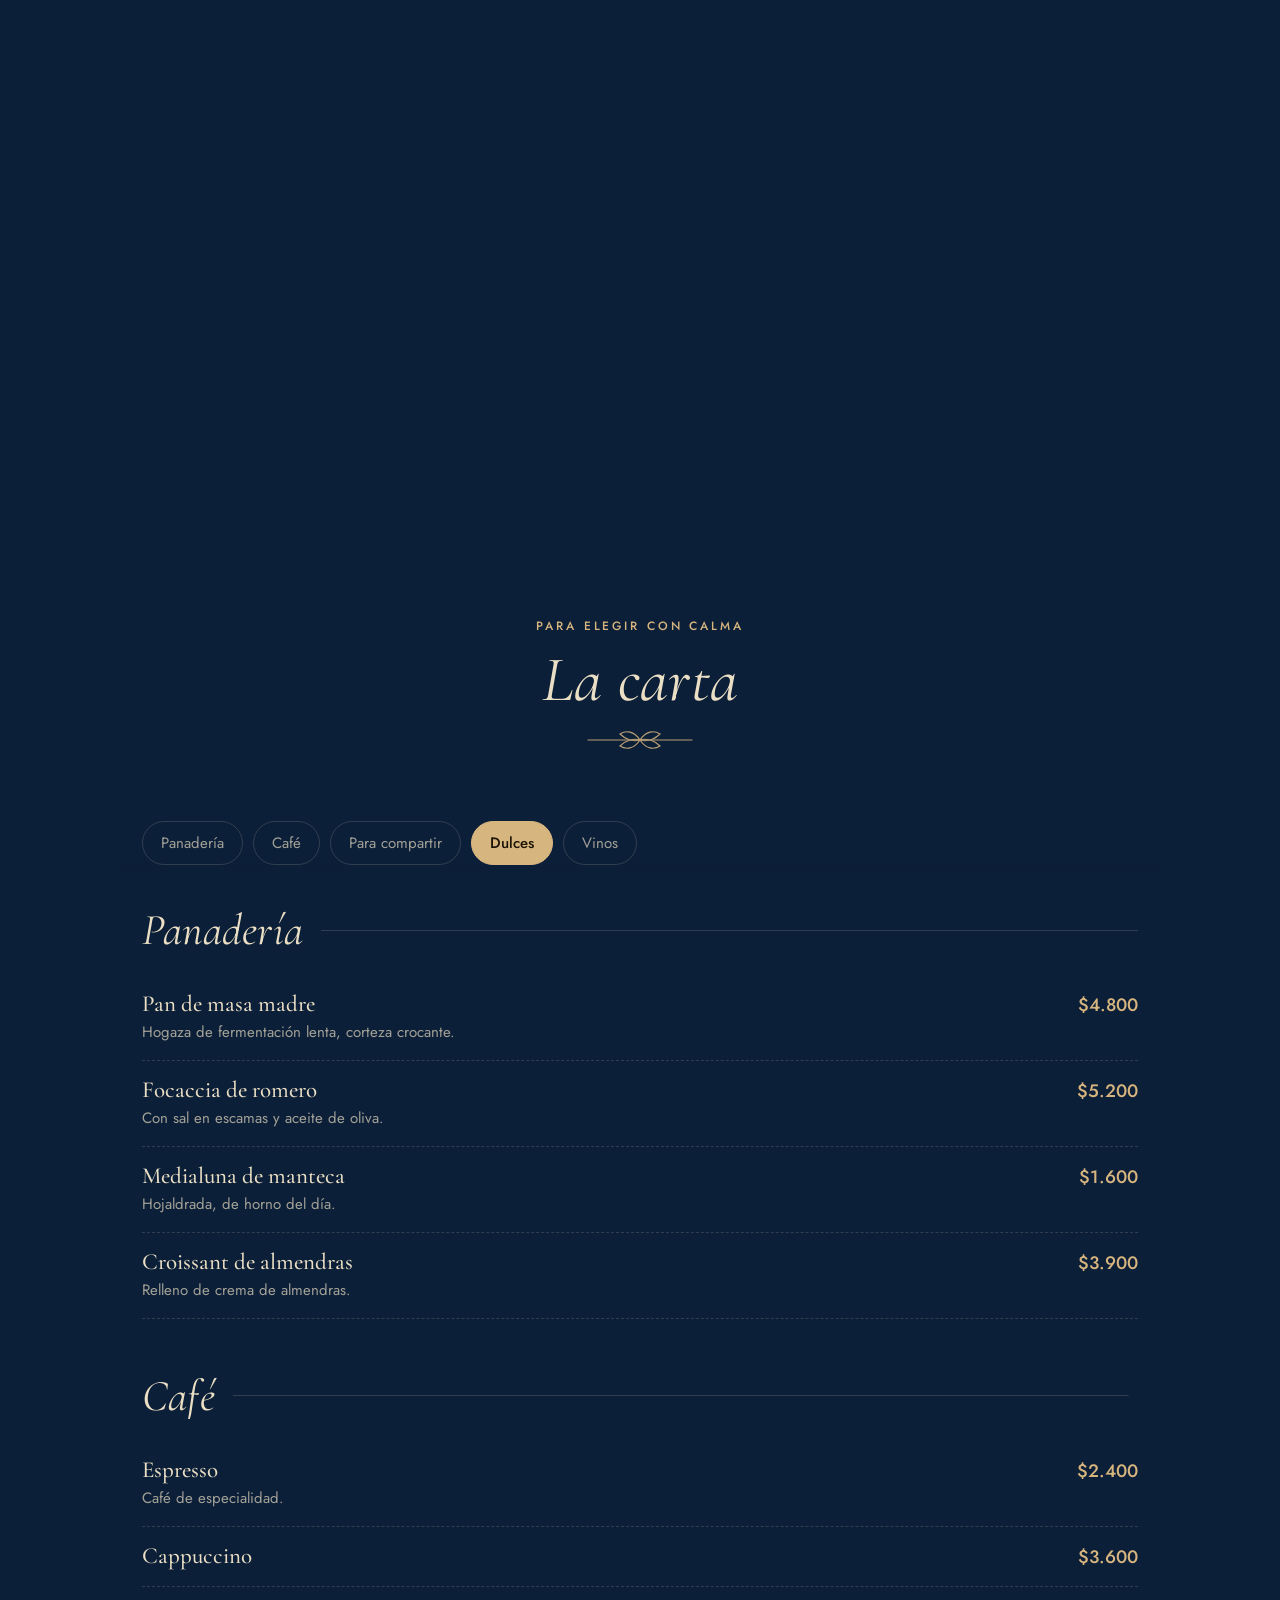
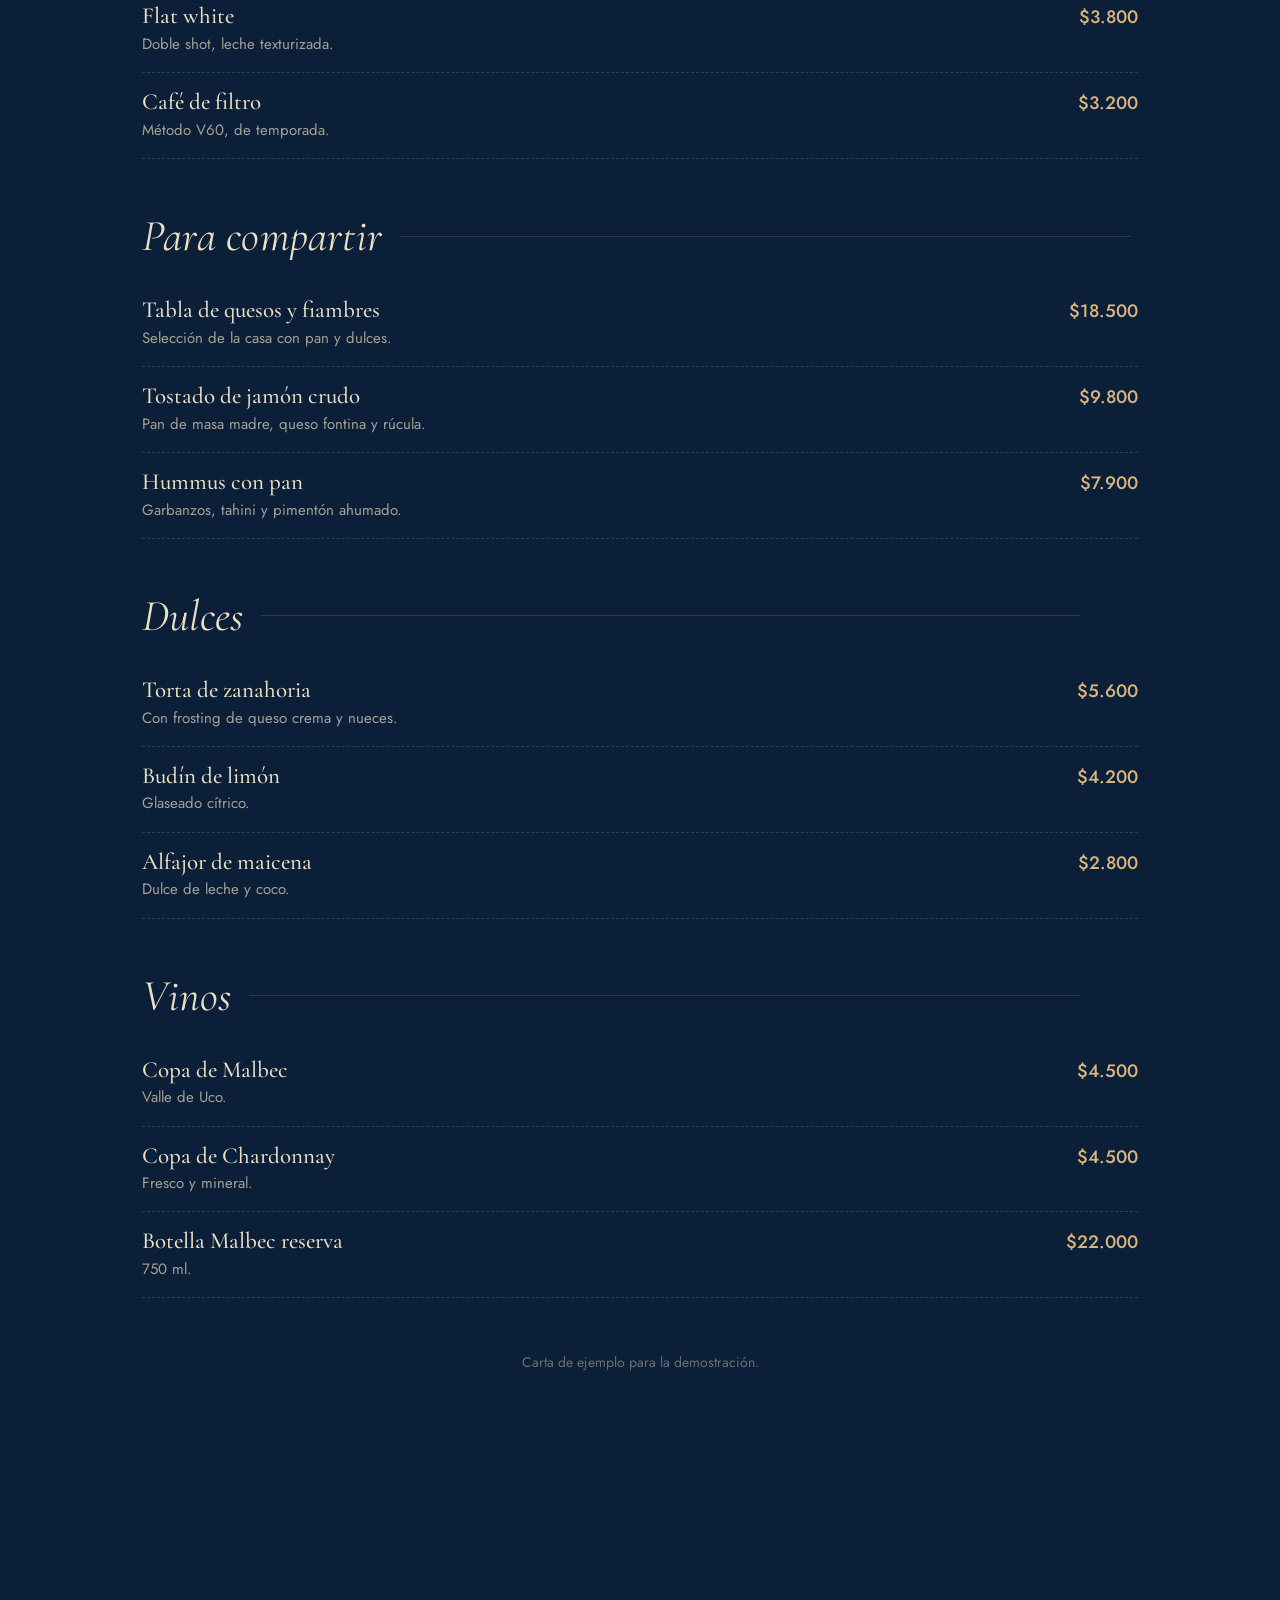
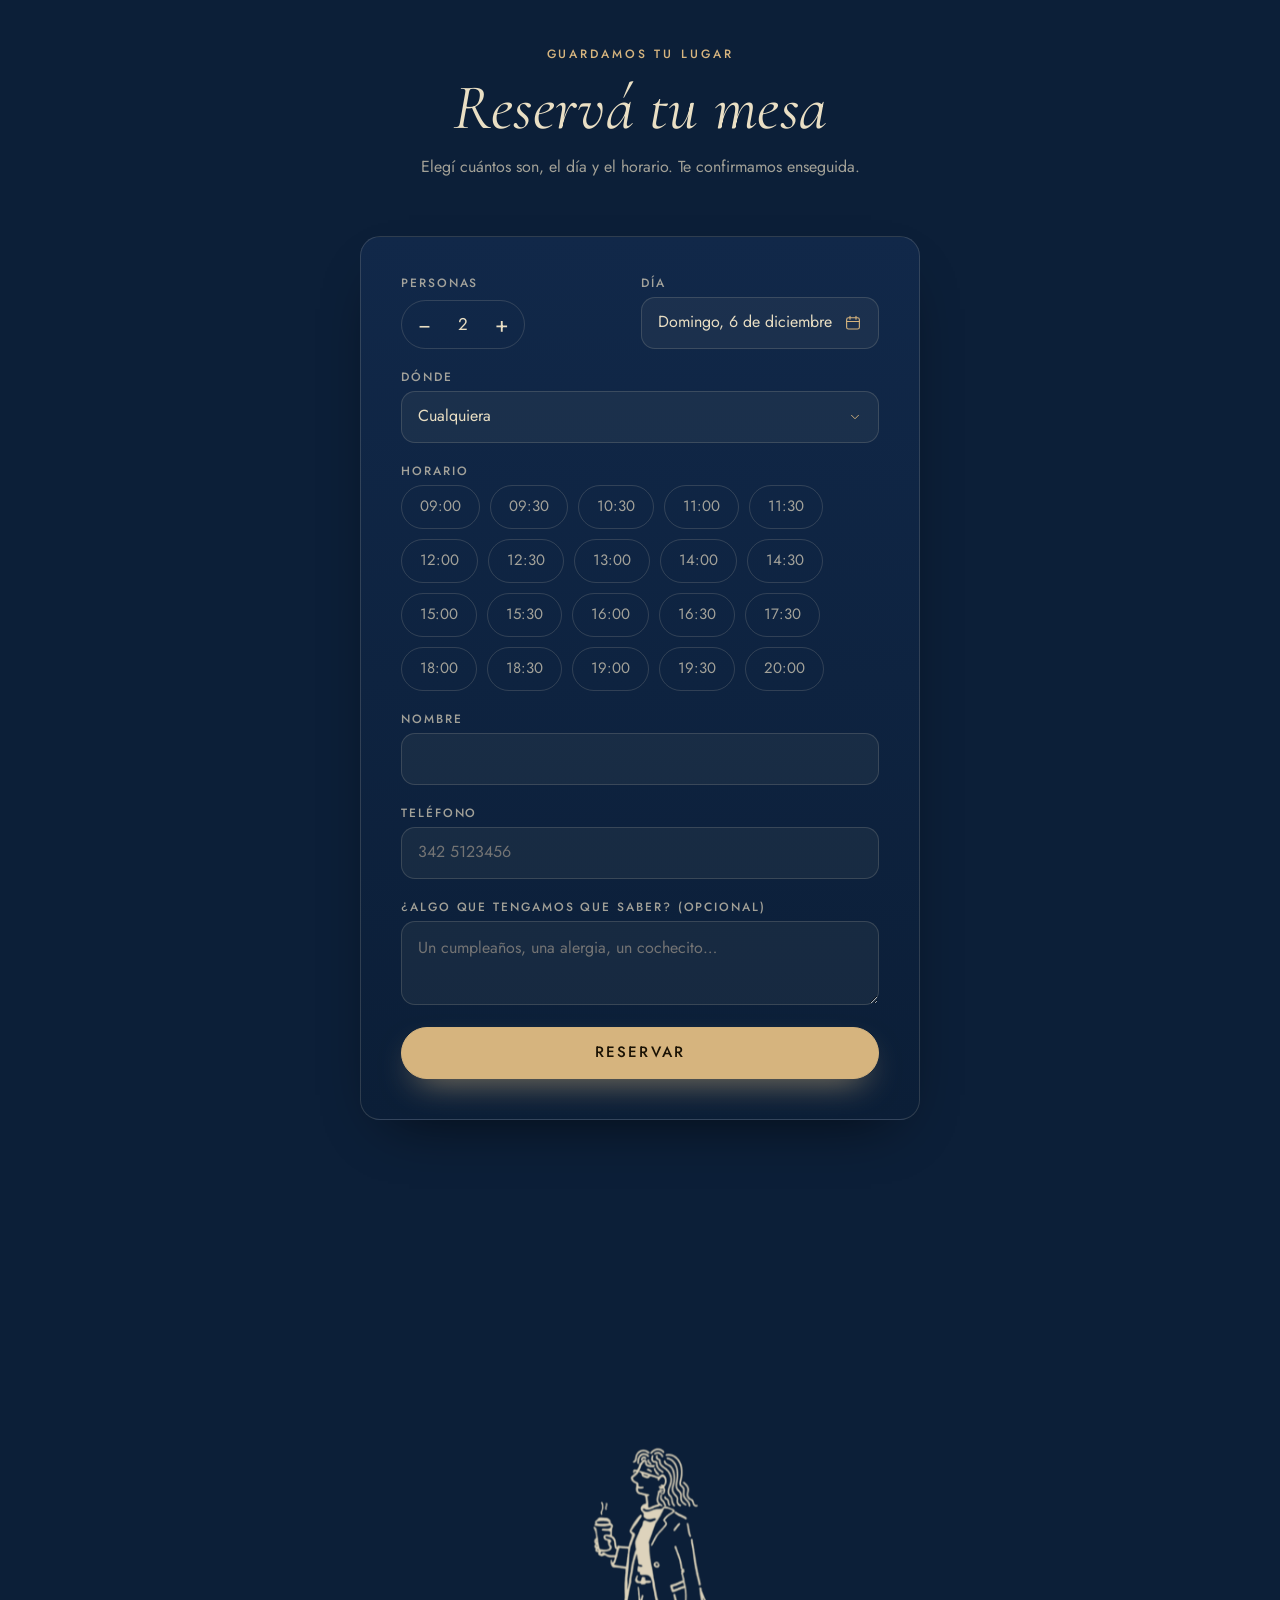
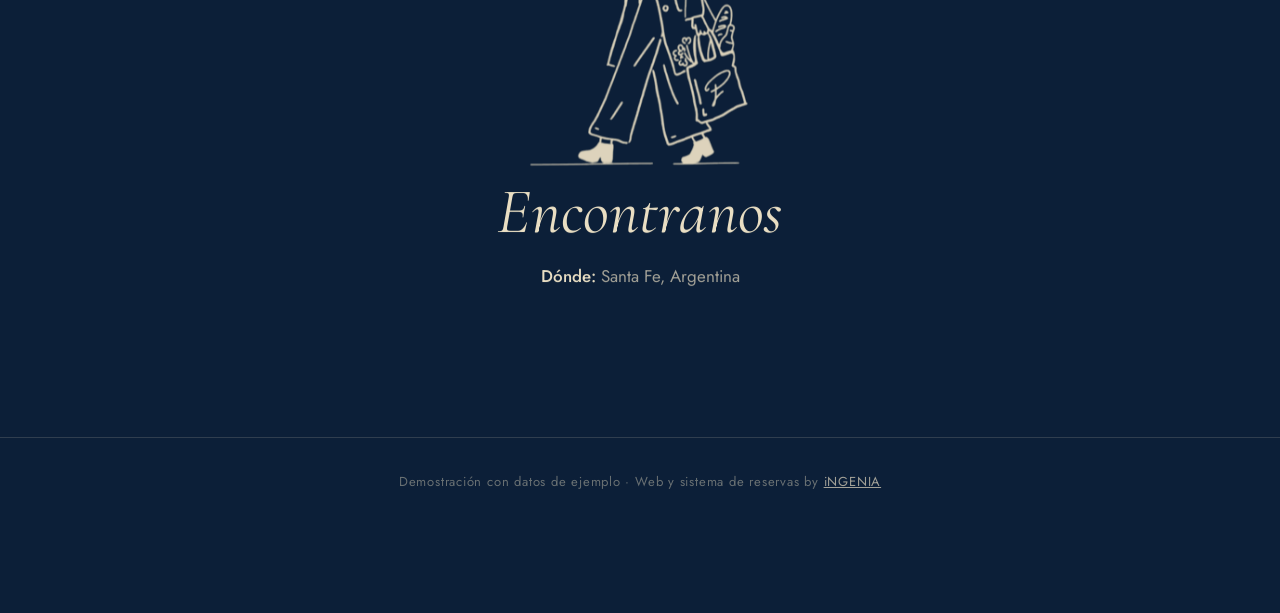
==== commit 0269abeb: "Vista previa para WhatsApp (og:image) en la web de Pastora Co-Authored-By: Claude Sonnet 5.5 <norepl" ====
--- a/index.html
+++ b/index.html
@@ -6,6 +6,20 @@
 <title>Pastora · Pan, vino, café y encuentros</title>
 <meta name="description" content="Pastora: pan, vino, café y encuentros. Reservá tu mesa y mirá la carta.">
 <meta name="theme-color" content="#0C1F38">
+<link rel="canonical" href="https://chatbot-lab-info.github.io/pastora-demo/">
+<meta property="og:type" content="website">
+<meta property="og:locale" content="es_AR">
+<meta property="og:site_name" content="Pastora">
+<meta property="og:title" content="Pastora · Reservá tu mesa">
+<meta property="og:description" content="Pan, vino, café y encuentros. Mirá la carta y reservá tu mesa en un minuto.">
+<meta property="og:url" content="https://chatbot-lab-info.github.io/pastora-demo/">
+<meta property="og:image" content="https://chatbot-lab-info.github.io/pastora-demo/img/og.jpg">
+<meta property="og:image:type" content="image/jpeg">
+<meta property="og:image:width" content="1200">
+<meta property="og:image:height" content="630">
+<meta property="og:image:alt" content="Fachada de Pastora al atardecer, con el logo y el botón Reservar mesa">
+<meta name="twitter:card" content="summary_large_image">
+
 <link rel="icon" href="img/monograma.png">
 <link rel="stylesheet" href="css/piel.css">
 <link rel="stylesheet" href="css/web.css">
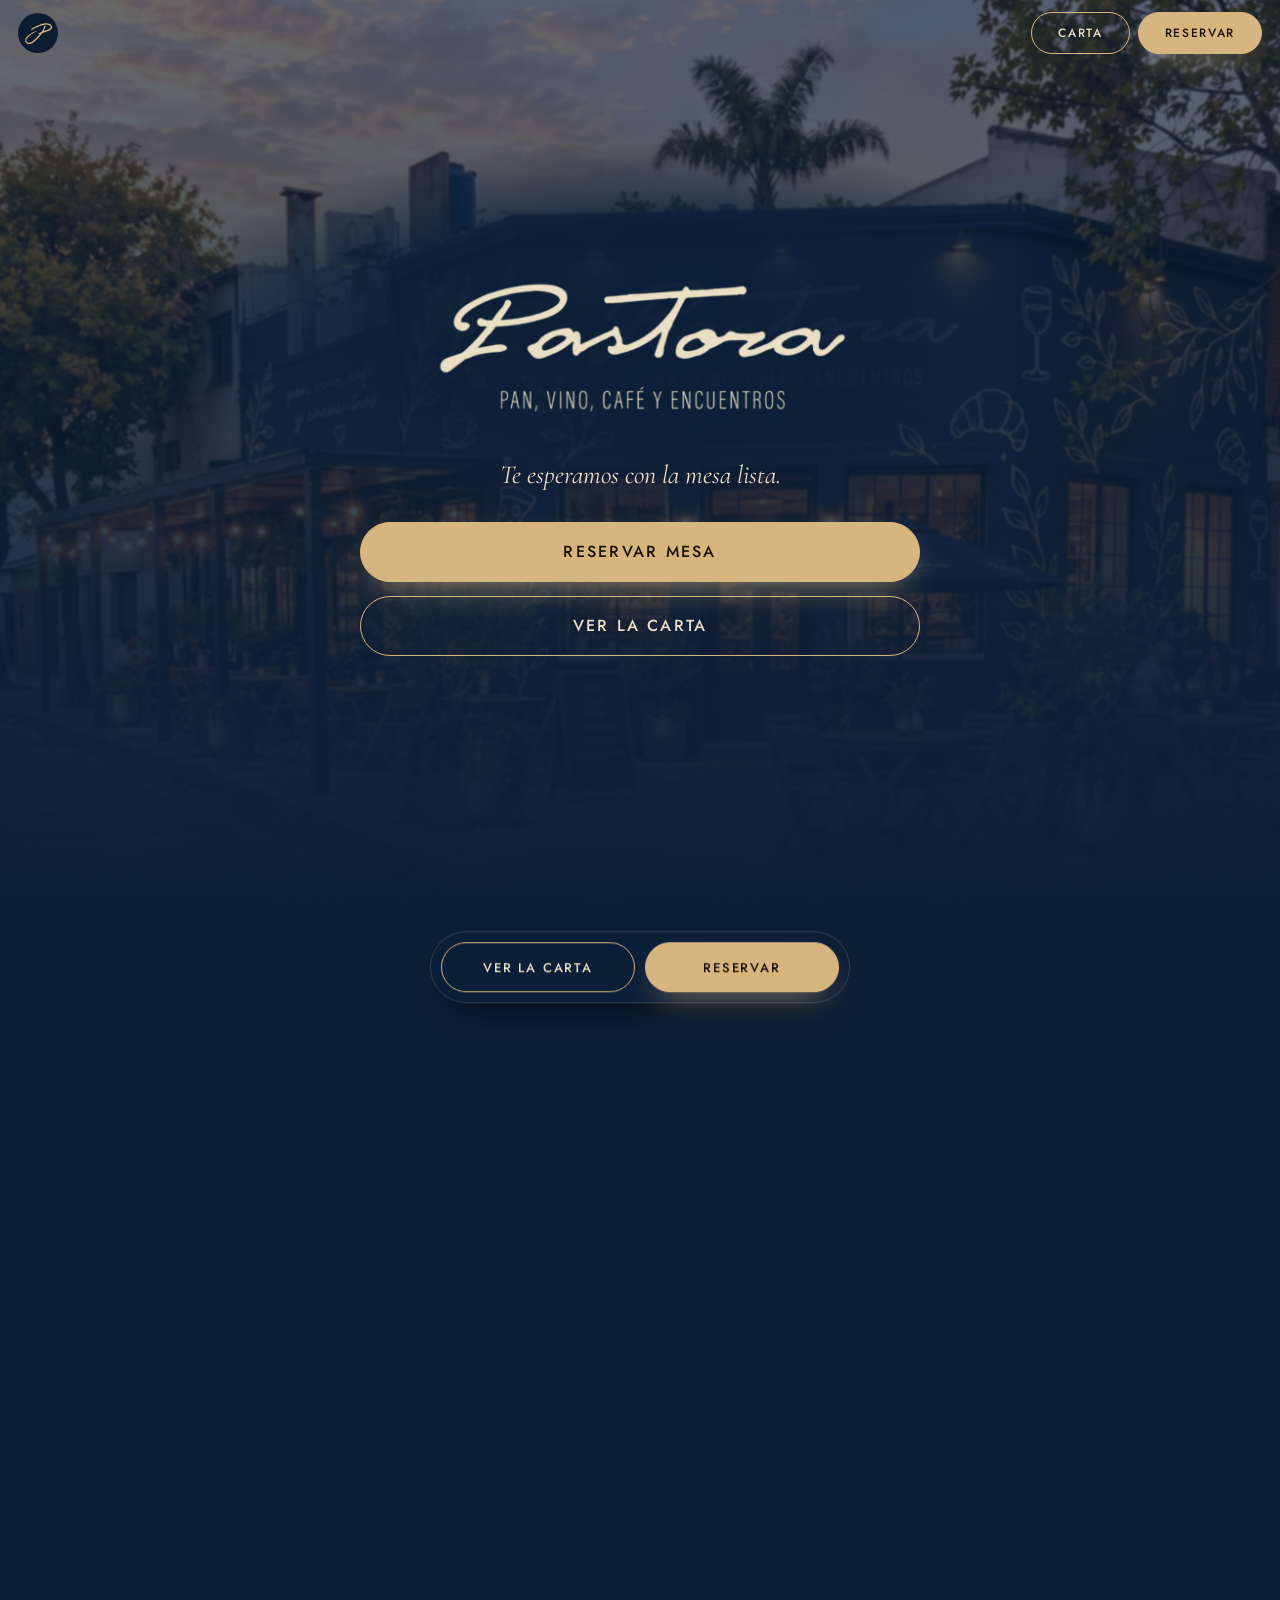
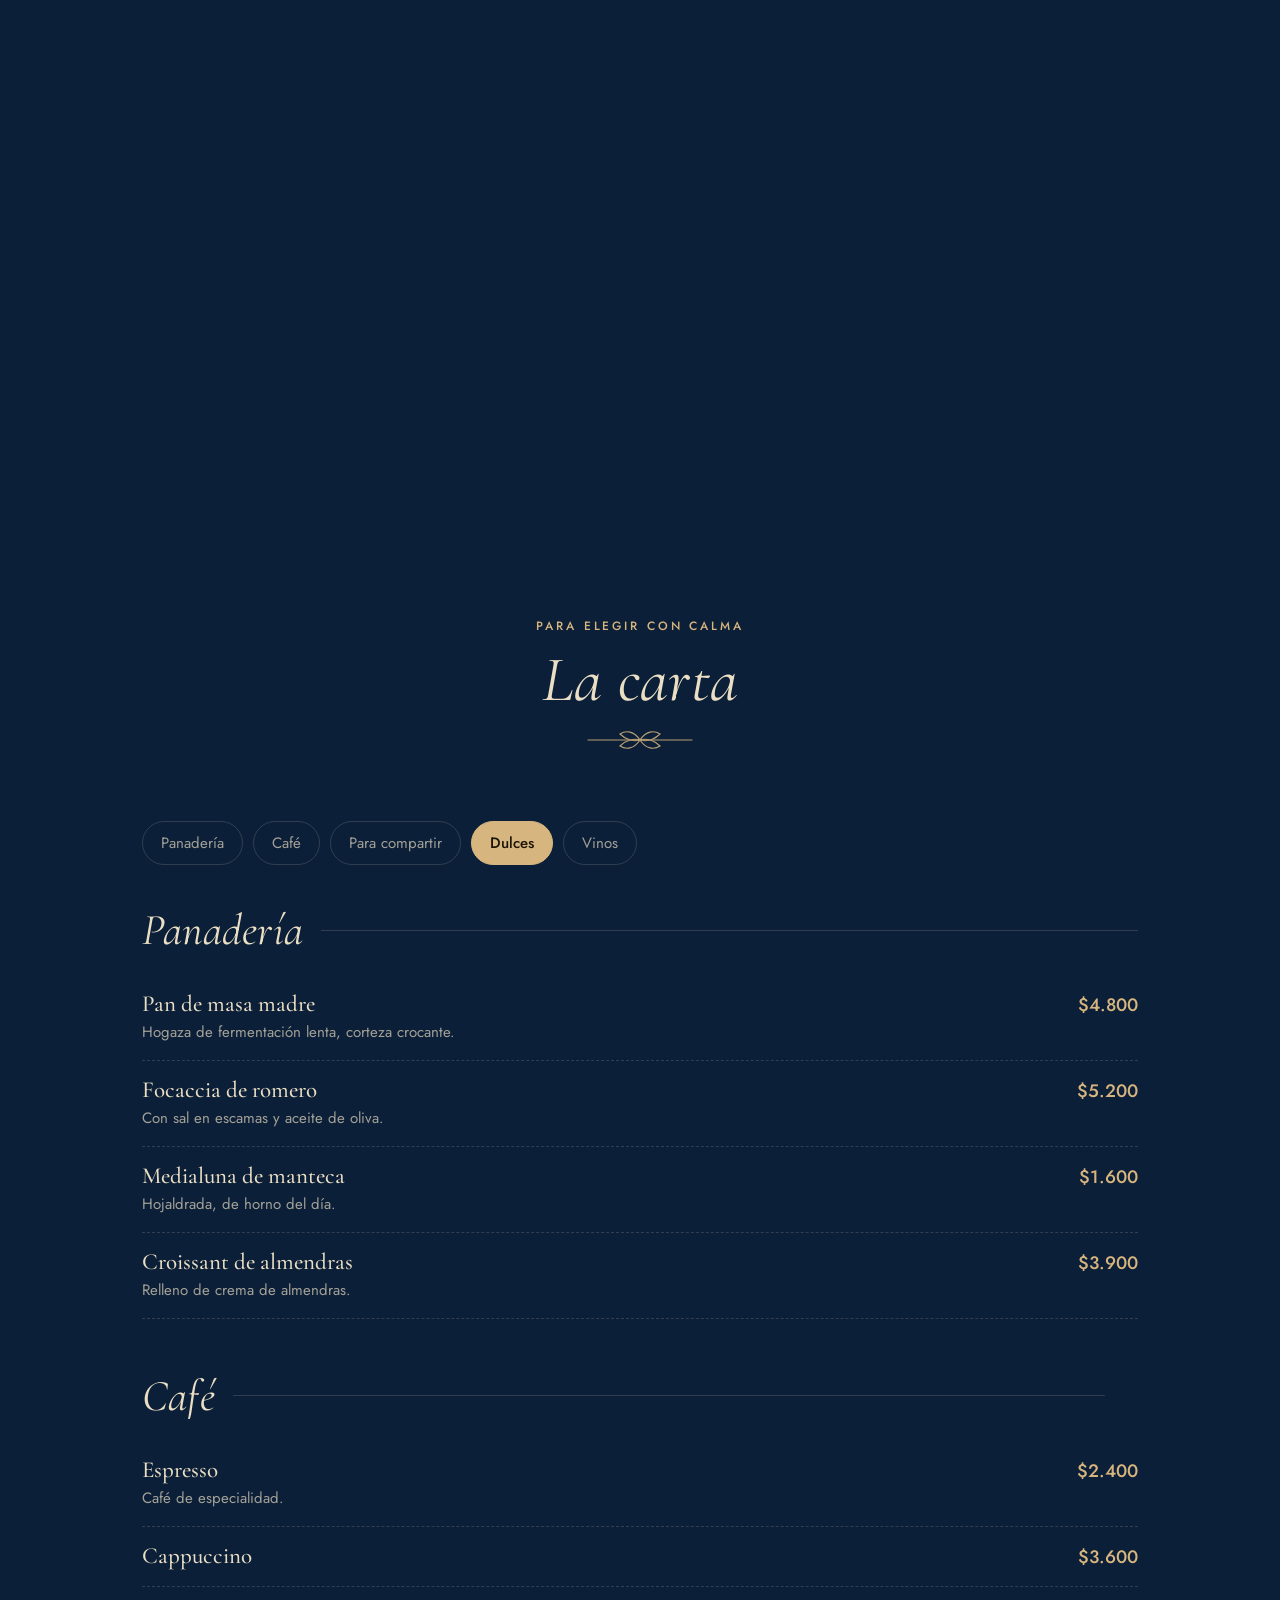
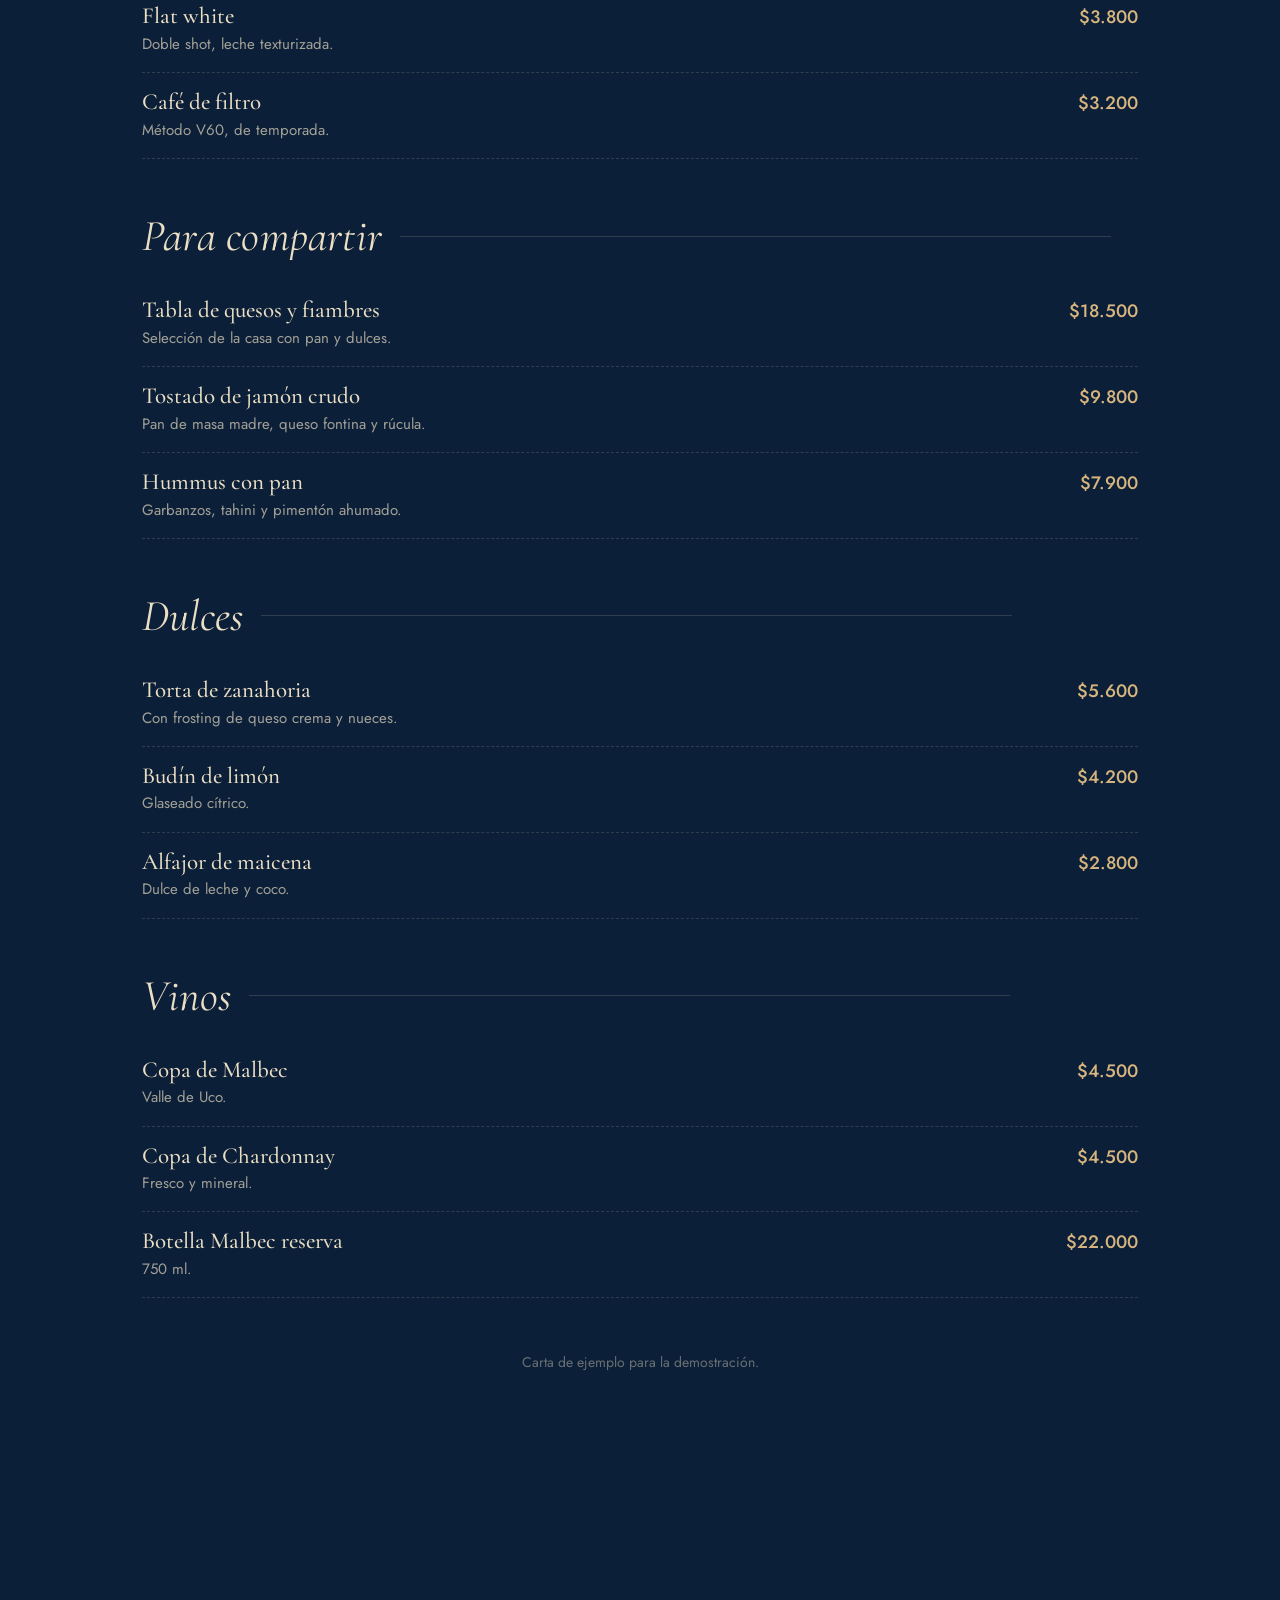
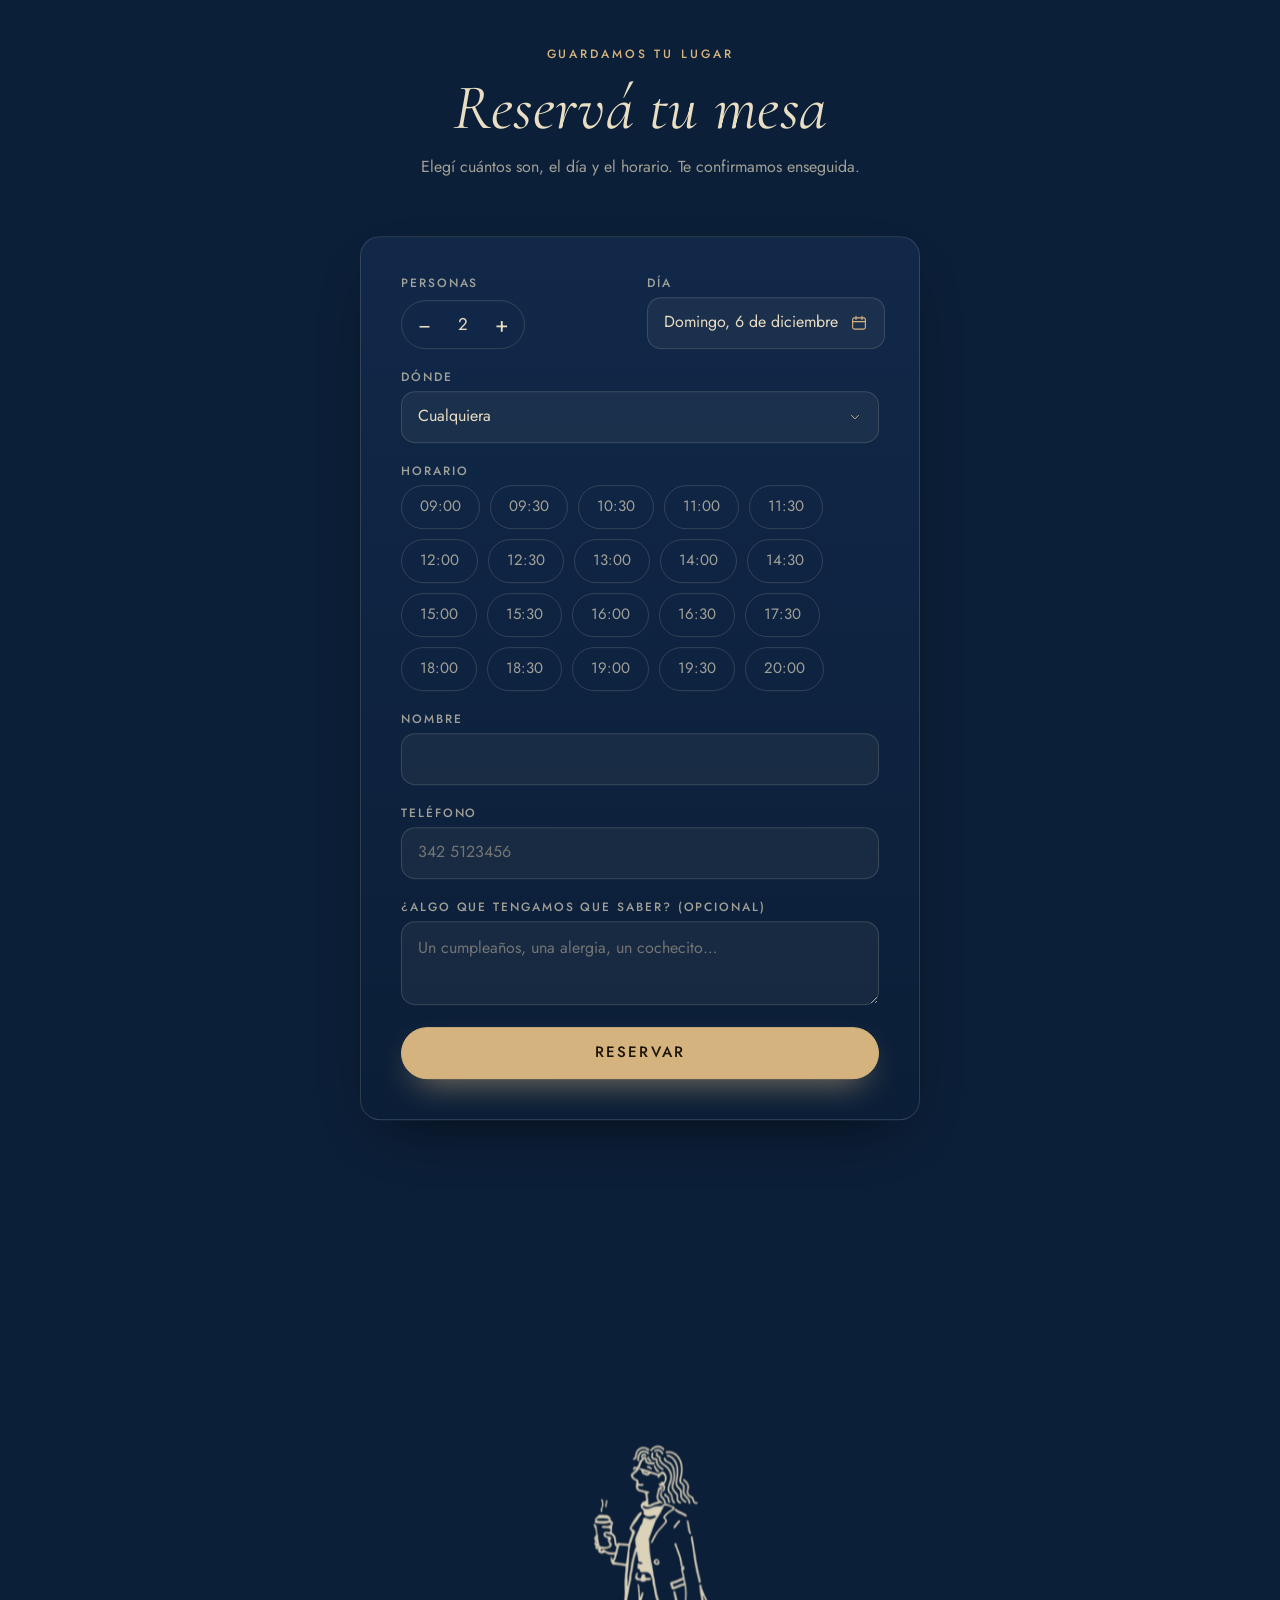
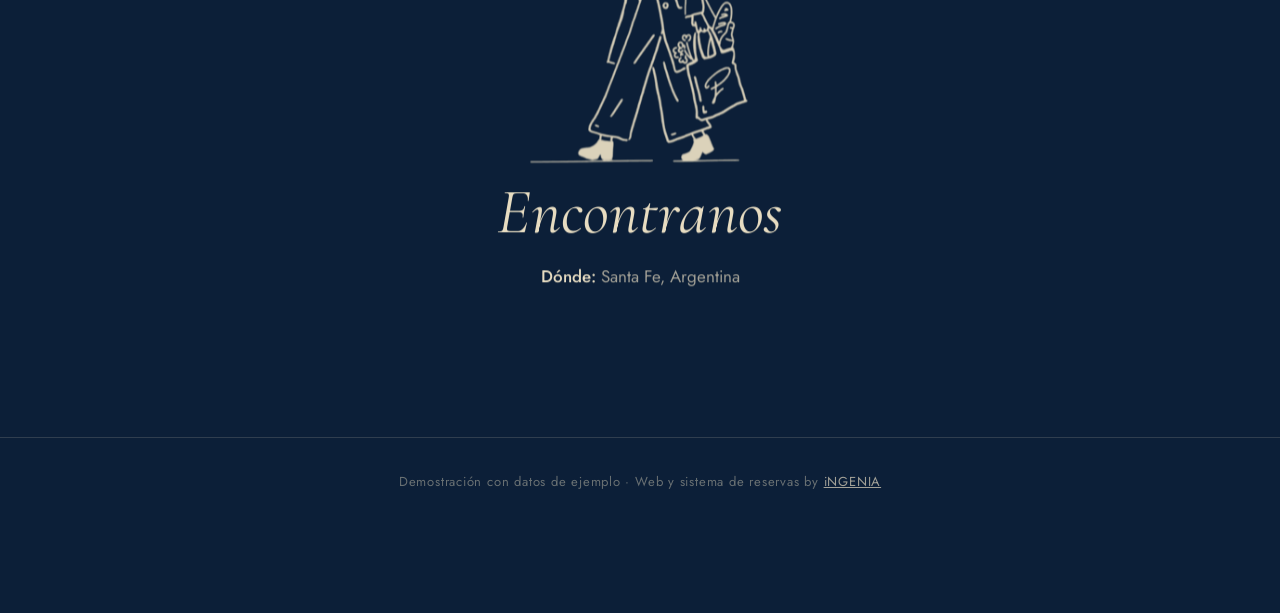
==== commit 4d37f42d: "Versión en los archivos CSS/JS para evitar caché en celulares Co-Authored-By: Claude Sonnet 5.5 <nor" ====
--- a/index.html
+++ b/index.html
@@ -21,8 +21,8 @@
 <meta name="twitter:card" content="summary_large_image">
 
 <link rel="icon" href="img/monograma.png">
-<link rel="stylesheet" href="css/piel.css">
-<link rel="stylesheet" href="css/web.css">
+<link rel="stylesheet" href="css/piel.css?v=2611021344">
+<link rel="stylesheet" href="css/web.css?v=2611021344">
 <script>/* el QR de cada mesa apunta a esta misma dirección con ?mesa=CÓDIGO: se lo manda a la app de mesa */
 (function(){var m=location.search.match(/[?&](?:mesa|t)=([A-Za-z0-9]+)/);if(m)location.replace('mesa/?mesa='+m[1]+(/[?&]demo=1/.test(location.search)?'&demo=1':''))})();</script>
 <script>/* movimiento: se activa solo si la persona no pidió "reducir animaciones"; si algo falla, el sitio se ve igual (versión estática) */
@@ -107,14 +107,14 @@
 <div class="cursor" id="cursor" aria-hidden="true"></div>
 <div class="toast" id="toast" role="status" aria-live="polite"></div>
 
-<script src="js/vendor/gsap.min.js"></script>
-<script src="js/vendor/ScrollTrigger.min.js"></script>
-<script src="js/vendor/lenis.min.js"></script>
-<script src="js/config.js"></script>
-<script src="js/demo.js"></script>
-<script src="js/panel.js"></script>
-<script src="js/web.js"></script>
-<script src="js/controles.js"></script>
-<script src="js/motion.js"></script>
+<script src="js/vendor/gsap.min.js?v=2611021344"></script>
+<script src="js/vendor/ScrollTrigger.min.js?v=2611021344"></script>
+<script src="js/vendor/lenis.min.js?v=2611021344"></script>
+<script src="js/config.js?v=2611021344"></script>
+<script src="js/demo.js?v=2611021344"></script>
+<script src="js/panel.js?v=2611021344"></script>
+<script src="js/web.js?v=2611021344"></script>
+<script src="js/controles.js?v=2611021344"></script>
+<script src="js/motion.js?v=2611021344"></script>
 </body>
 </html>
--- a/css/web.css
+++ b/css/web.css
@@ -29,6 +29,7 @@
 html:not(.js-motion) .capa-fachada{bottom:auto;height:calc(100svh + 280px)}
 html:not(.js-motion) .velo{bottom:auto;height:calc(100svh + 280px)}
 html:not(.js-motion) .hero-in,html:not(.js-motion) .intro-in{z-index:1}
+html:not(.js-motion) .hero-in{overflow:hidden}
 /* ---- Con movimiento: la escena queda fija y se recorre al scrollear (GSAP + ScrollTrigger), todo el suavizado va por Lenis ---- */
 .js-motion .escena-pin{height:100svh;overflow:hidden}
 .js-motion .capa-salon{display:block;visibility:hidden;clip-path:inset(0 round 0)}
@@ -61,9 +62,10 @@
 .plato .precio{font:500 18px/1.2 var(--sans);color:var(--oro);white-space:nowrap;align-self:start;padding-top:4px}
 .plato p{grid-column:1;margin:0;color:var(--suave);font-size:15px}
 .carta-nota{text-align:center;color:var(--tenue);font-size:14px;margin-top:10px}
-.reserva{display:grid;gap:22px;padding:clamp(24px,5vw,40px);max-width:560px;margin:0 auto}
-.fila2{display:grid;grid-template-columns:1fr 1fr;gap:14px}
-@media(max-width:420px){.fila2{grid-template-columns:1fr}}
+.reserva{display:grid;grid-template-columns:minmax(0,1fr);gap:22px;padding:clamp(24px,5vw,40px);max-width:560px;margin:0 auto}
+.fila2{display:grid;grid-template-columns:minmax(0,1fr) minmax(0,1fr);gap:14px}
+.reserva>*,.fila2>*,.campo{min-width:0}
+@media(max-width:520px){.fila2{grid-template-columns:minmax(0,1fr)}}
 .horas{display:flex;flex-wrap:wrap;gap:10px}
 .horas-vacio{margin:0;color:var(--suave);font-size:15px}
 .ok-reserva{display:grid;gap:18px;justify-items:center;text-align:center;padding:12px 0}
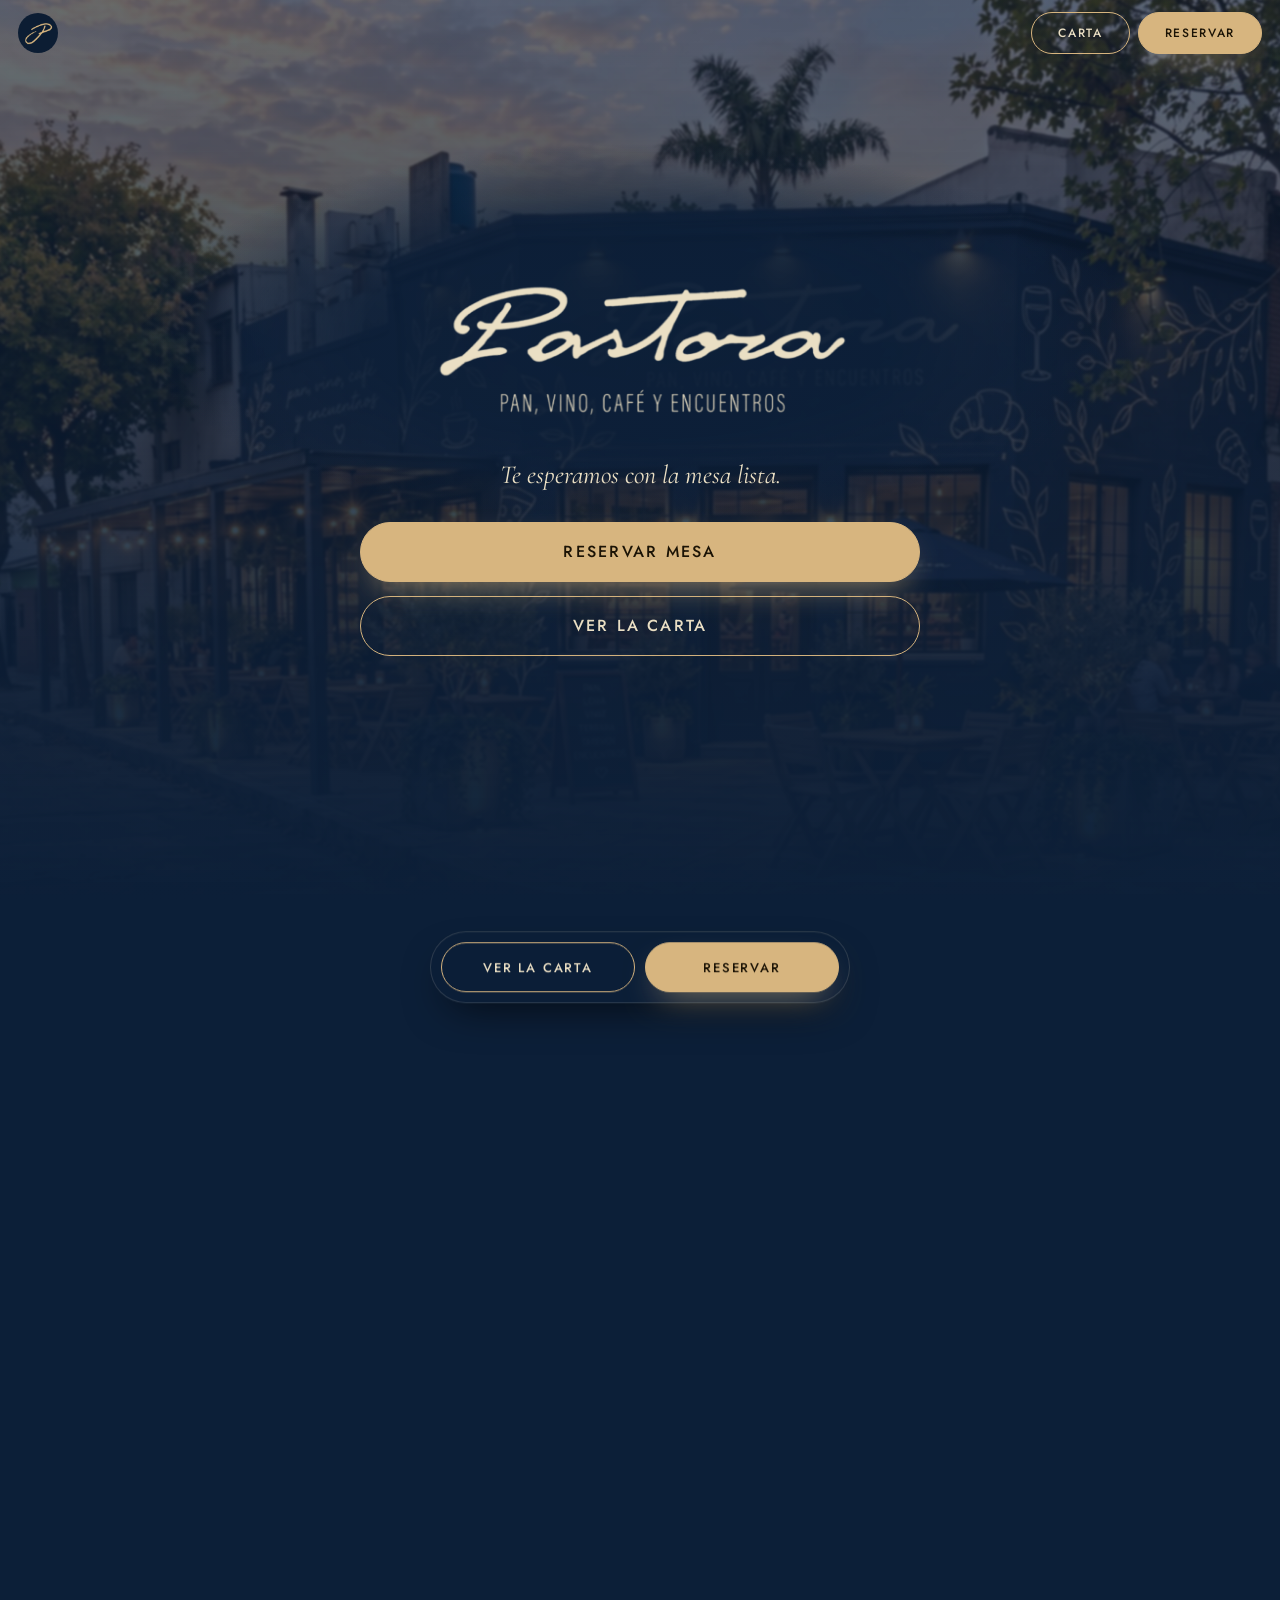
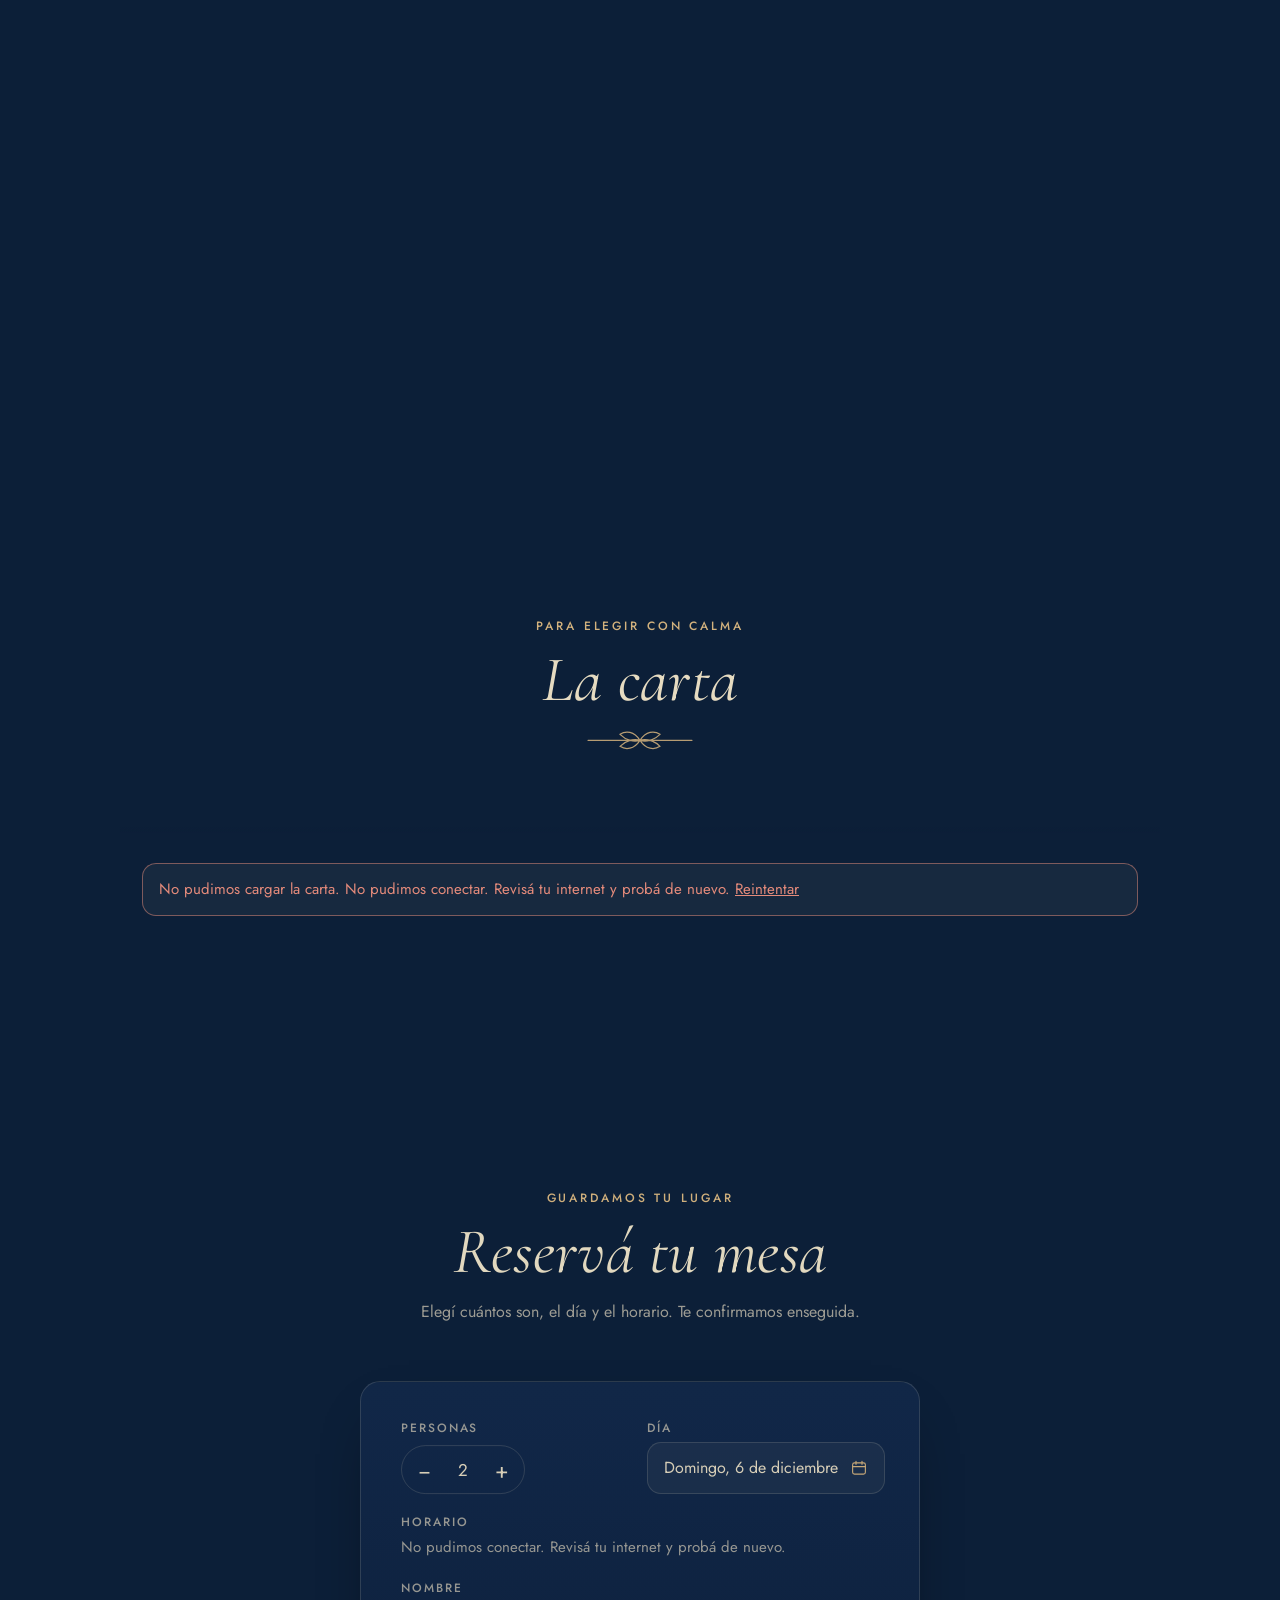
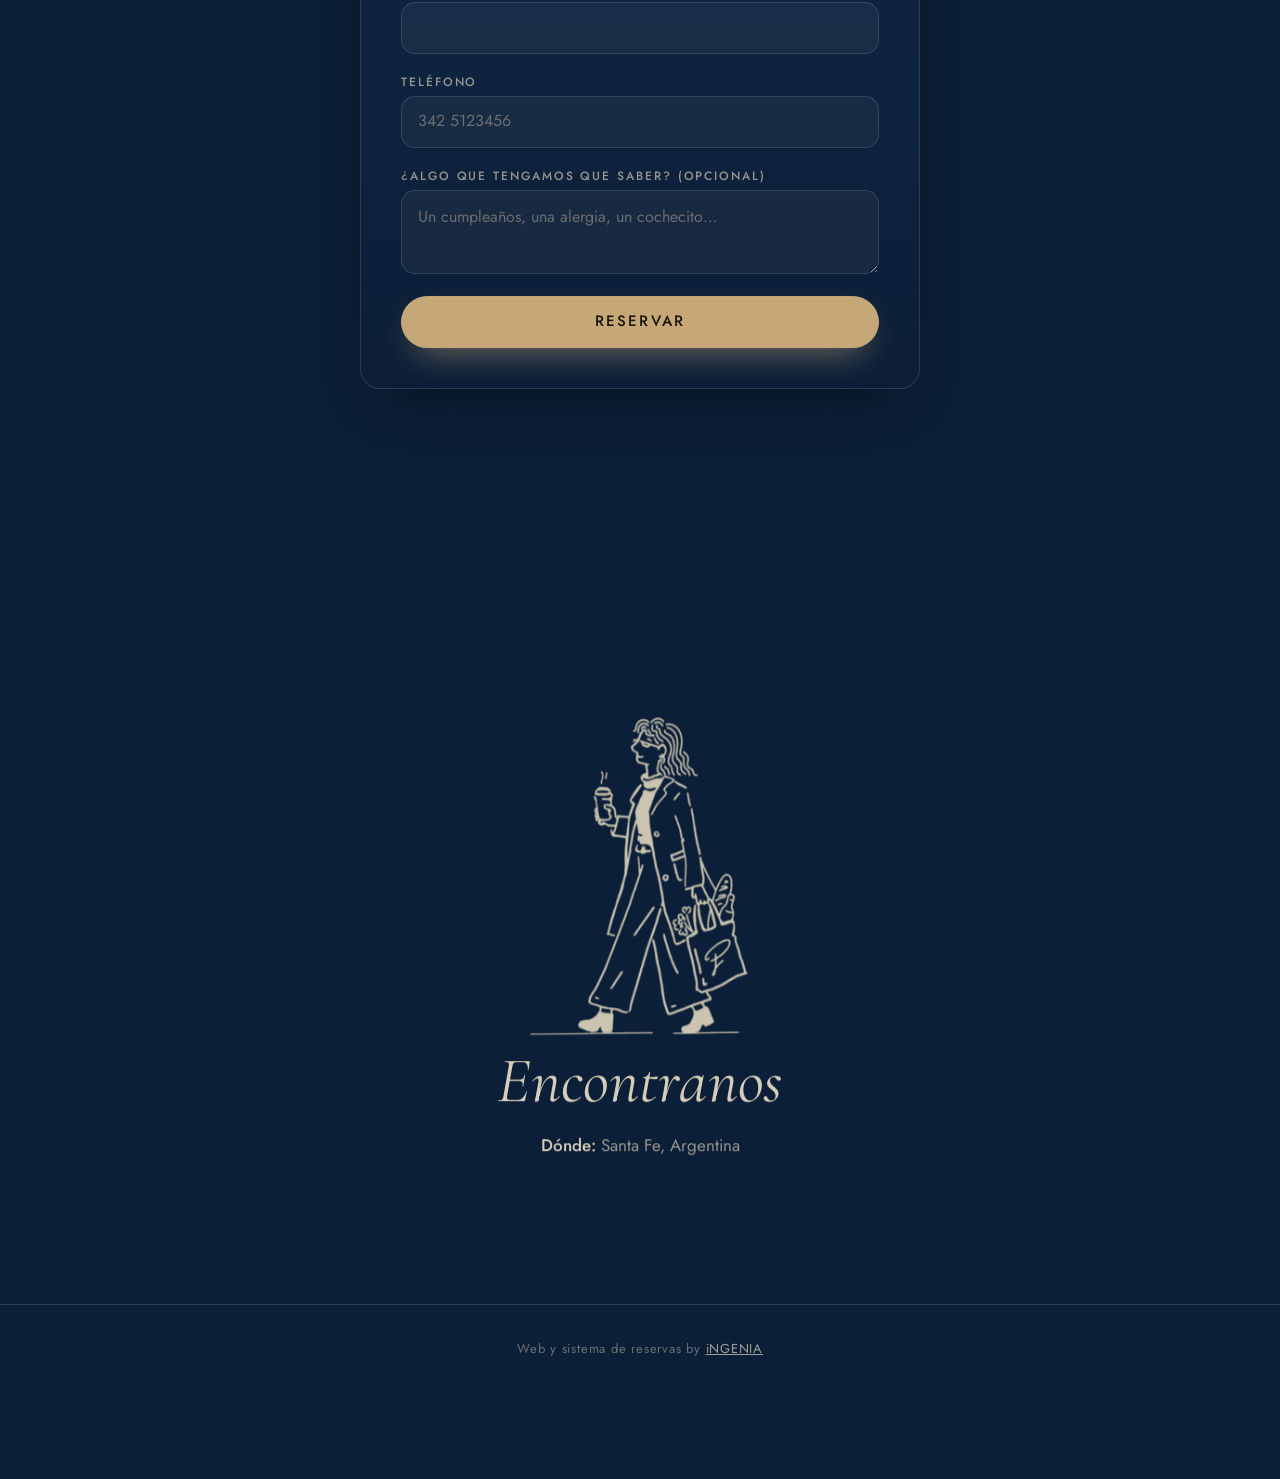
==== commit fd5055a3: "Conecta la web con el panel real de Pastora Co-Authored-By: Claude Sonnet 5.5 <noreply@anthropic.com" ====
--- a/index.html
+++ b/index.html
@@ -21,8 +21,8 @@
 <meta name="twitter:card" content="summary_large_image">
 
 <link rel="icon" href="img/monograma.png">
-<link rel="stylesheet" href="css/piel.css?v=2611021344">
-<link rel="stylesheet" href="css/web.css?v=2611021344">
+<link rel="stylesheet" href="css/piel.css?v=2611021717">
+<link rel="stylesheet" href="css/web.css?v=2611021717">
 <script>/* el QR de cada mesa apunta a esta misma dirección con ?mesa=CÓDIGO: se lo manda a la app de mesa */
 (function(){var m=location.search.match(/[?&](?:mesa|t)=([A-Za-z0-9]+)/);if(m)location.replace('mesa/?mesa='+m[1]+(/[?&]demo=1/.test(location.search)?'&demo=1':''))})();</script>
 <script>/* movimiento: se activa solo si la persona no pidió "reducir animaciones"; si algo falla, el sitio se ve igual (versión estática) */
@@ -107,14 +107,14 @@
 <div class="cursor" id="cursor" aria-hidden="true"></div>
 <div class="toast" id="toast" role="status" aria-live="polite"></div>
 
-<script src="js/vendor/gsap.min.js?v=2611021344"></script>
-<script src="js/vendor/ScrollTrigger.min.js?v=2611021344"></script>
-<script src="js/vendor/lenis.min.js?v=2611021344"></script>
-<script src="js/config.js?v=2611021344"></script>
-<script src="js/demo.js?v=2611021344"></script>
-<script src="js/panel.js?v=2611021344"></script>
-<script src="js/web.js?v=2611021344"></script>
-<script src="js/controles.js?v=2611021344"></script>
-<script src="js/motion.js?v=2611021344"></script>
+<script src="js/vendor/gsap.min.js?v=2611021717"></script>
+<script src="js/vendor/ScrollTrigger.min.js?v=2611021717"></script>
+<script src="js/vendor/lenis.min.js?v=2611021717"></script>
+<script src="js/config.js?v=2611021717"></script>
+<script src="js/demo.js?v=2611021717"></script>
+<script src="js/panel.js?v=2611021717"></script>
+<script src="js/web.js?v=2611021717"></script>
+<script src="js/controles.js?v=2611021717"></script>
+<script src="js/motion.js?v=2611021717"></script>
 </body>
 </html>
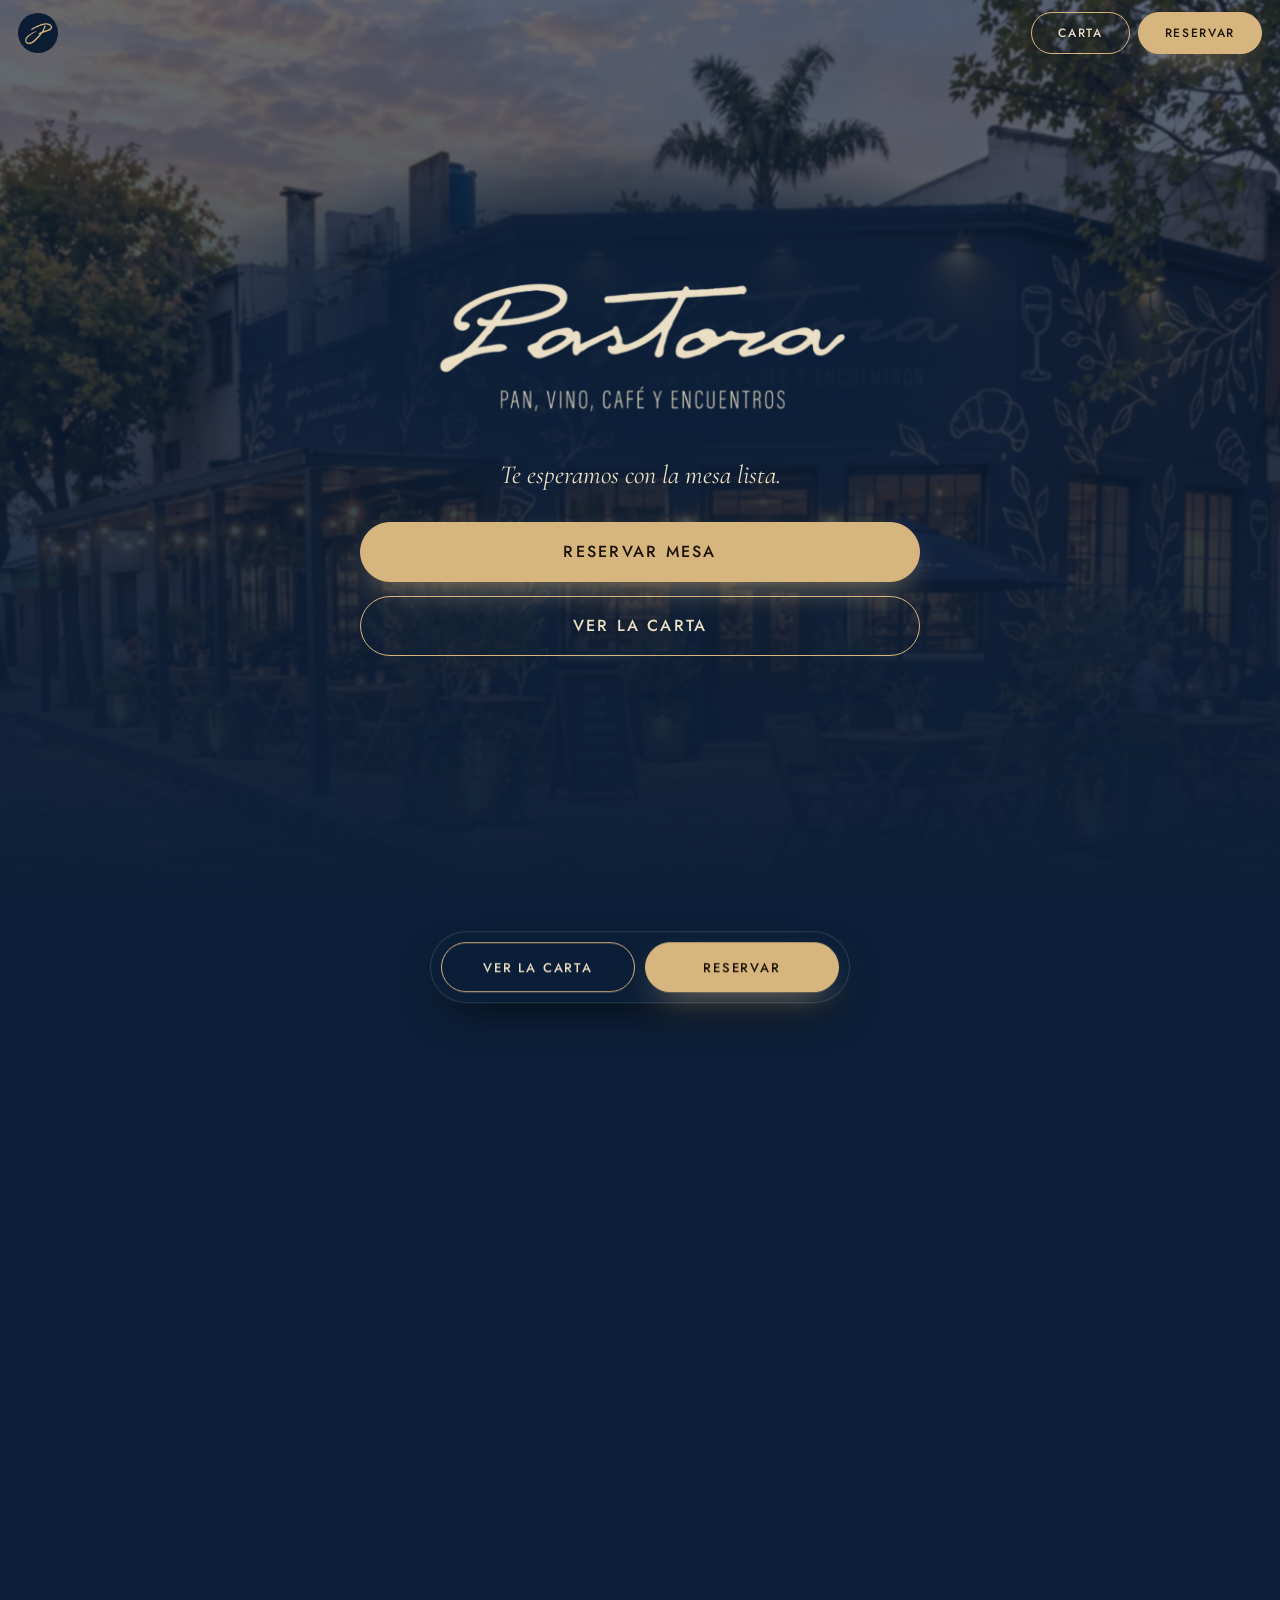
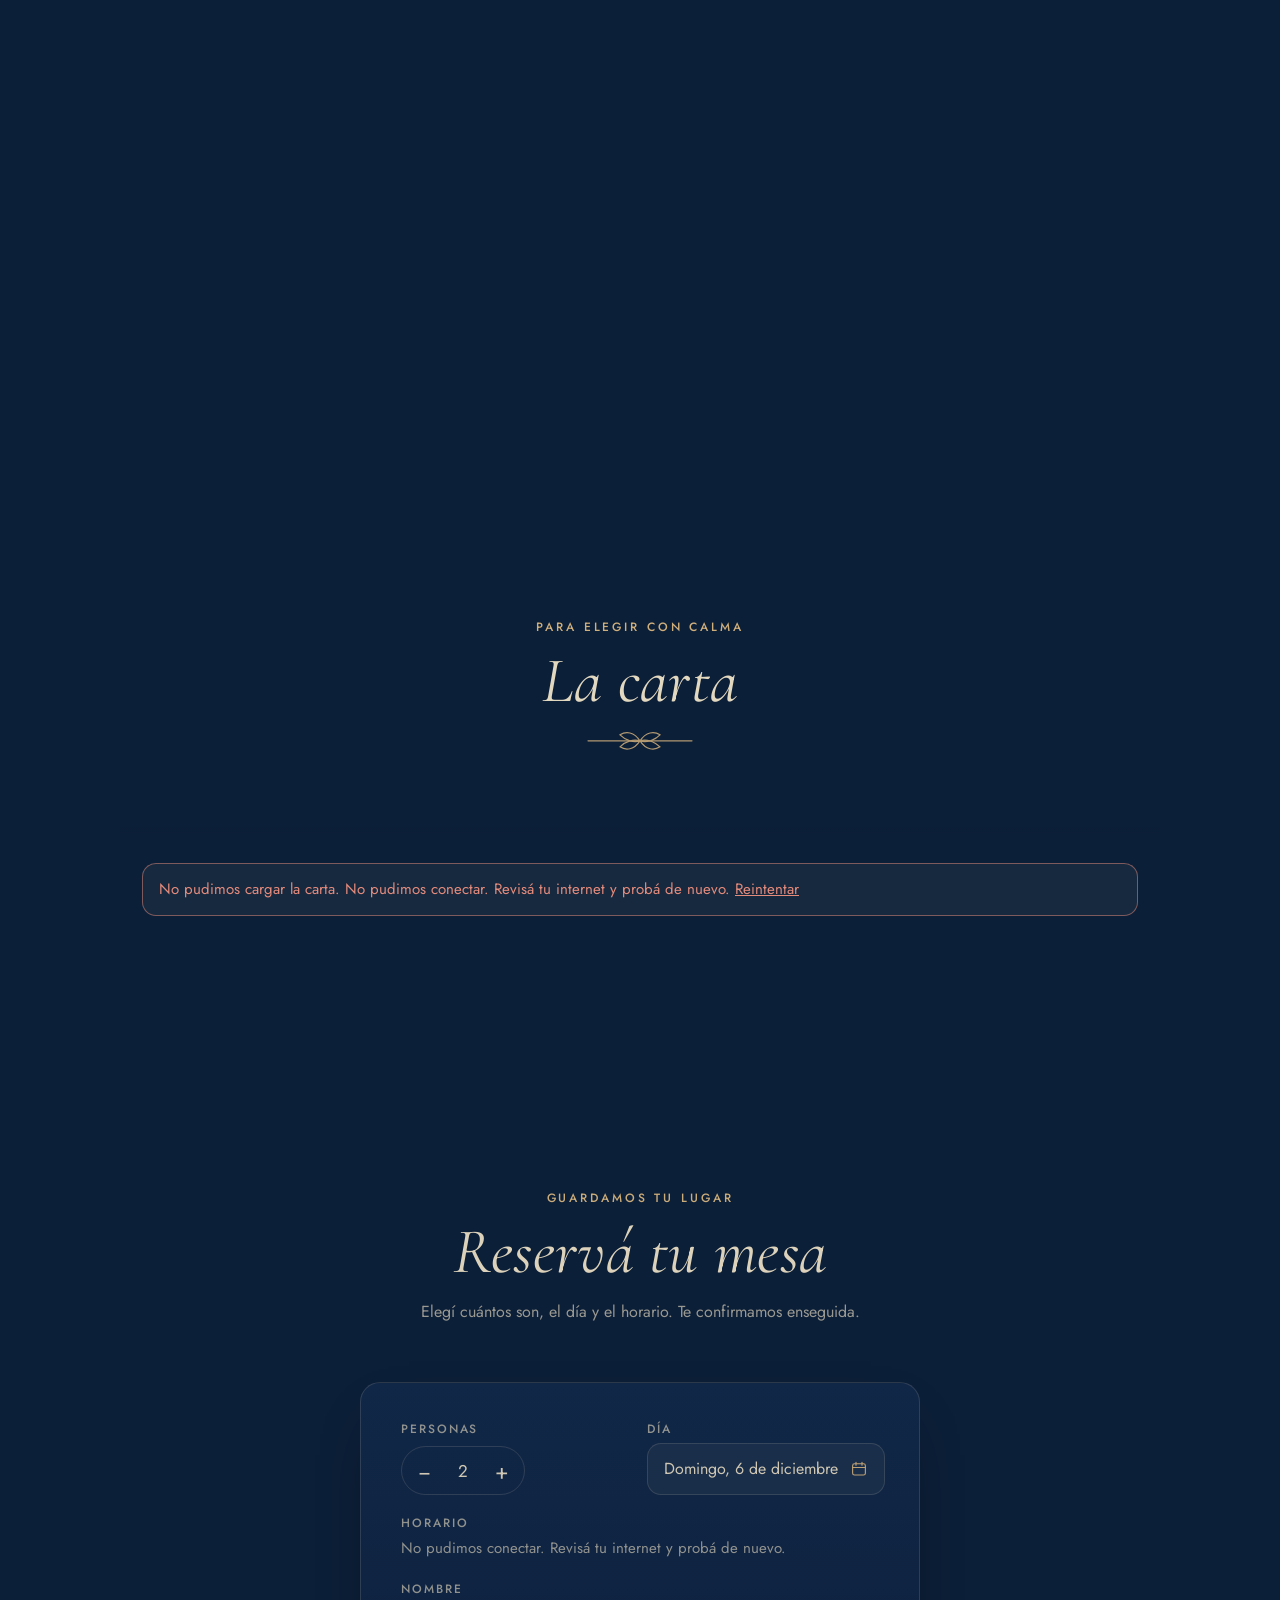
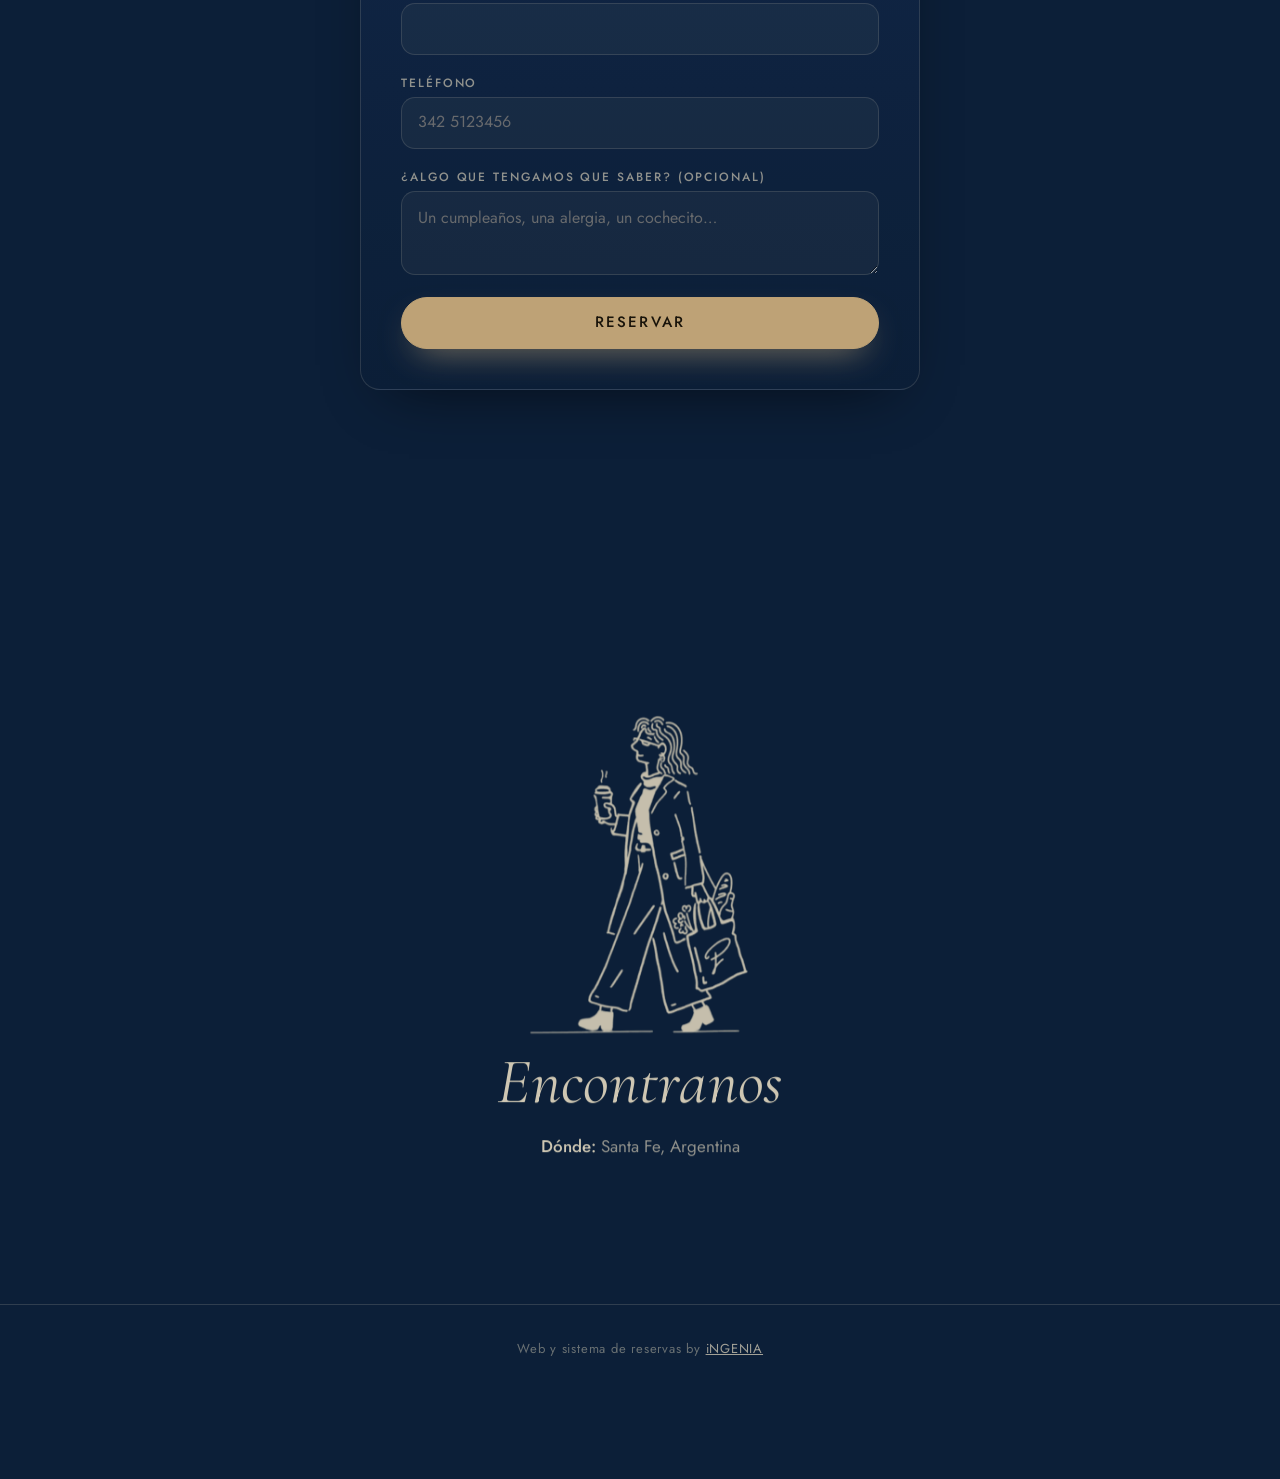
==== commit 06c9ecf0: "Scroll al confirmar la reserva, salto con fundido al tocar Reservar/Carta desde la portada y barra f" ====
--- a/index.html
+++ b/index.html
@@ -21,8 +21,8 @@
 <meta name="twitter:card" content="summary_large_image">
 
 <link rel="icon" href="img/monograma.png">
-<link rel="stylesheet" href="css/piel.css?v=2611021717">
-<link rel="stylesheet" href="css/web.css?v=2611021717">
+<link rel="stylesheet" href="css/piel.css?v=2611021743">
+<link rel="stylesheet" href="css/web.css?v=2611021743">
 <script>/* el QR de cada mesa apunta a esta misma dirección con ?mesa=CÓDIGO: se lo manda a la app de mesa */
 (function(){var m=location.search.match(/[?&](?:mesa|t)=([A-Za-z0-9]+)/);if(m)location.replace('mesa/?mesa='+m[1]+(/[?&]demo=1/.test(location.search)?'&demo=1':''))})();</script>
 <script>/* movimiento: se activa solo si la persona no pidió "reducir animaciones"; si algo falla, el sitio se ve igual (versión estática) */
@@ -107,14 +107,14 @@
 <div class="cursor" id="cursor" aria-hidden="true"></div>
 <div class="toast" id="toast" role="status" aria-live="polite"></div>
 
-<script src="js/vendor/gsap.min.js?v=2611021717"></script>
-<script src="js/vendor/ScrollTrigger.min.js?v=2611021717"></script>
-<script src="js/vendor/lenis.min.js?v=2611021717"></script>
-<script src="js/config.js?v=2611021717"></script>
-<script src="js/demo.js?v=2611021717"></script>
-<script src="js/panel.js?v=2611021717"></script>
-<script src="js/web.js?v=2611021717"></script>
-<script src="js/controles.js?v=2611021717"></script>
-<script src="js/motion.js?v=2611021717"></script>
+<script src="js/vendor/gsap.min.js?v=2611021743"></script>
+<script src="js/vendor/ScrollTrigger.min.js?v=2611021743"></script>
+<script src="js/vendor/lenis.min.js?v=2611021743"></script>
+<script src="js/config.js?v=2611021743"></script>
+<script src="js/demo.js?v=2611021743"></script>
+<script src="js/panel.js?v=2611021743"></script>
+<script src="js/web.js?v=2611021743"></script>
+<script src="js/controles.js?v=2611021743"></script>
+<script src="js/motion.js?v=2611021743"></script>
 </body>
 </html>
--- a/css/web.css
+++ b/css/web.css
@@ -102,3 +102,5 @@
 .lenis.lenis-smooth{scroll-behavior:auto!important}
 .lenis.lenis-stopped{overflow:hidden}
 @media(prefers-reduced-motion:reduce){.cursor{display:none}}
+
+.cortina{position:fixed;inset:0;z-index:95;opacity:0;pointer-events:none;transition:opacity .24s ease}
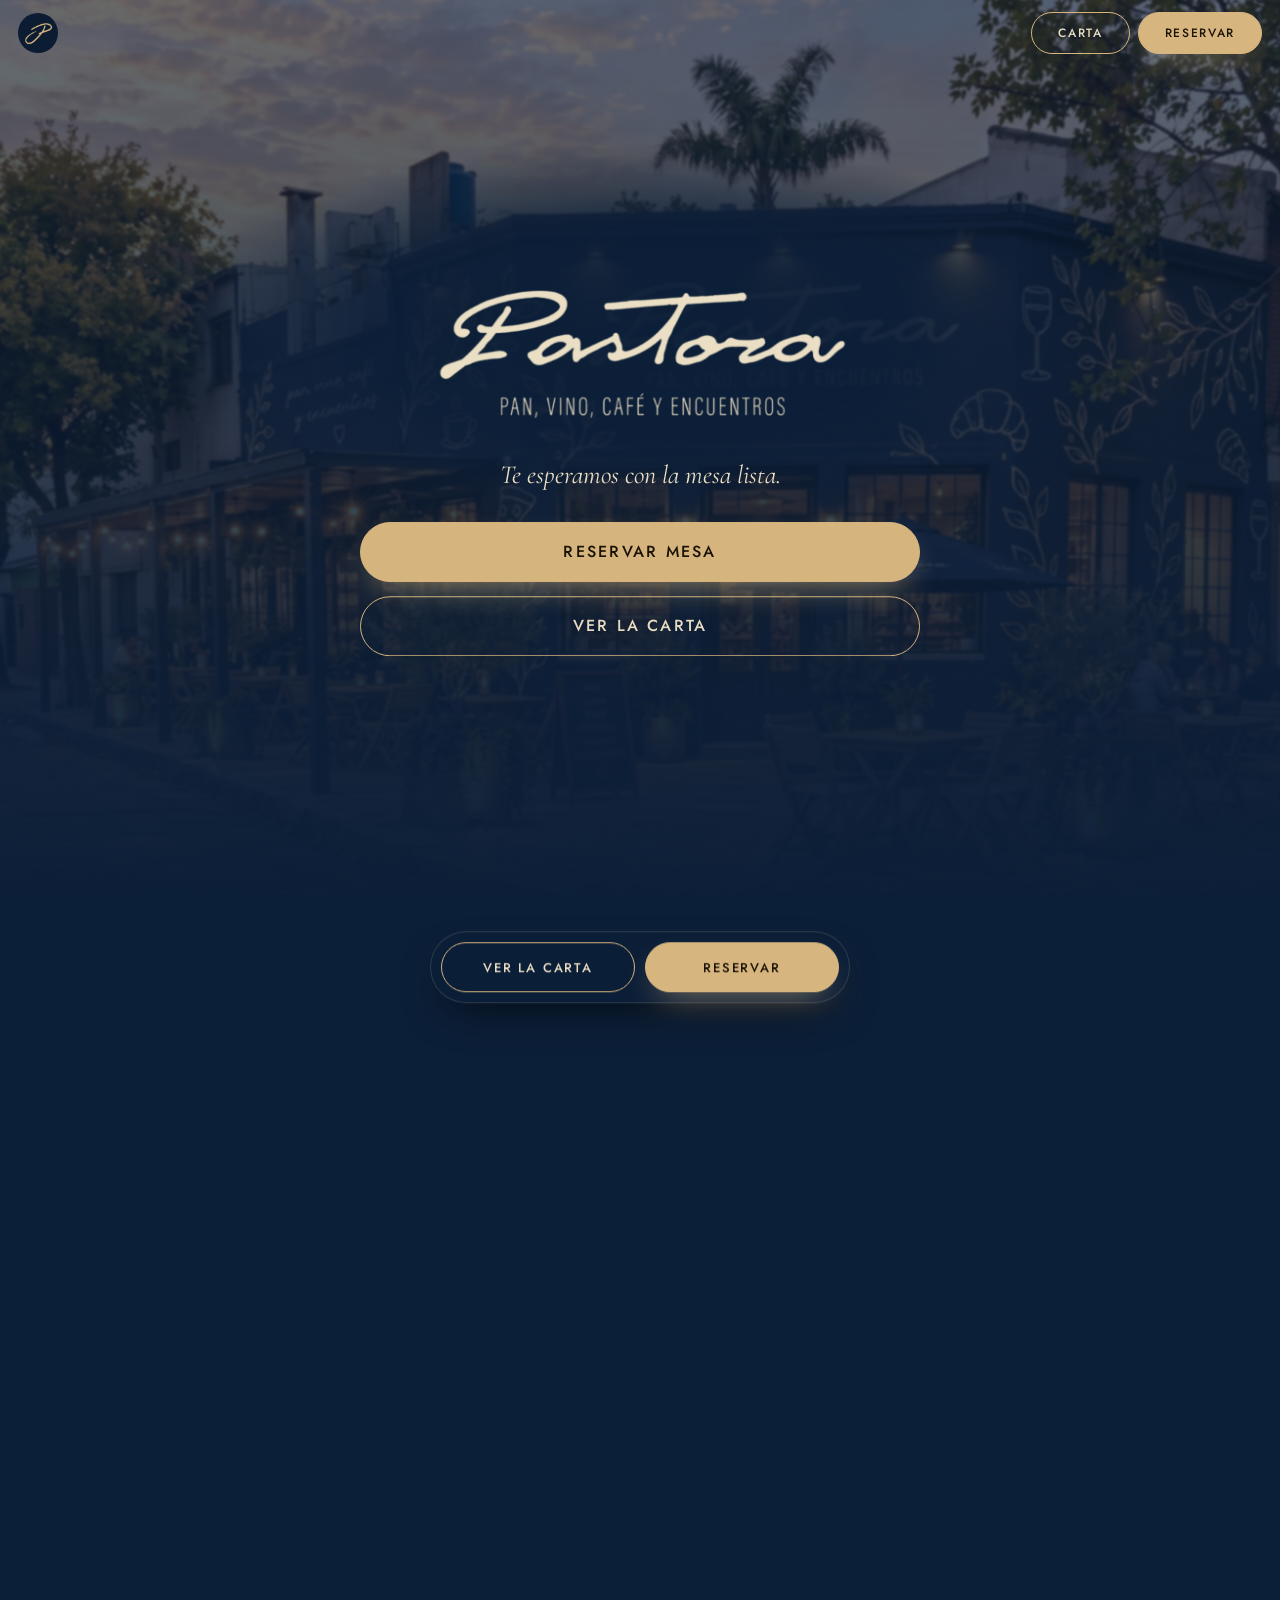
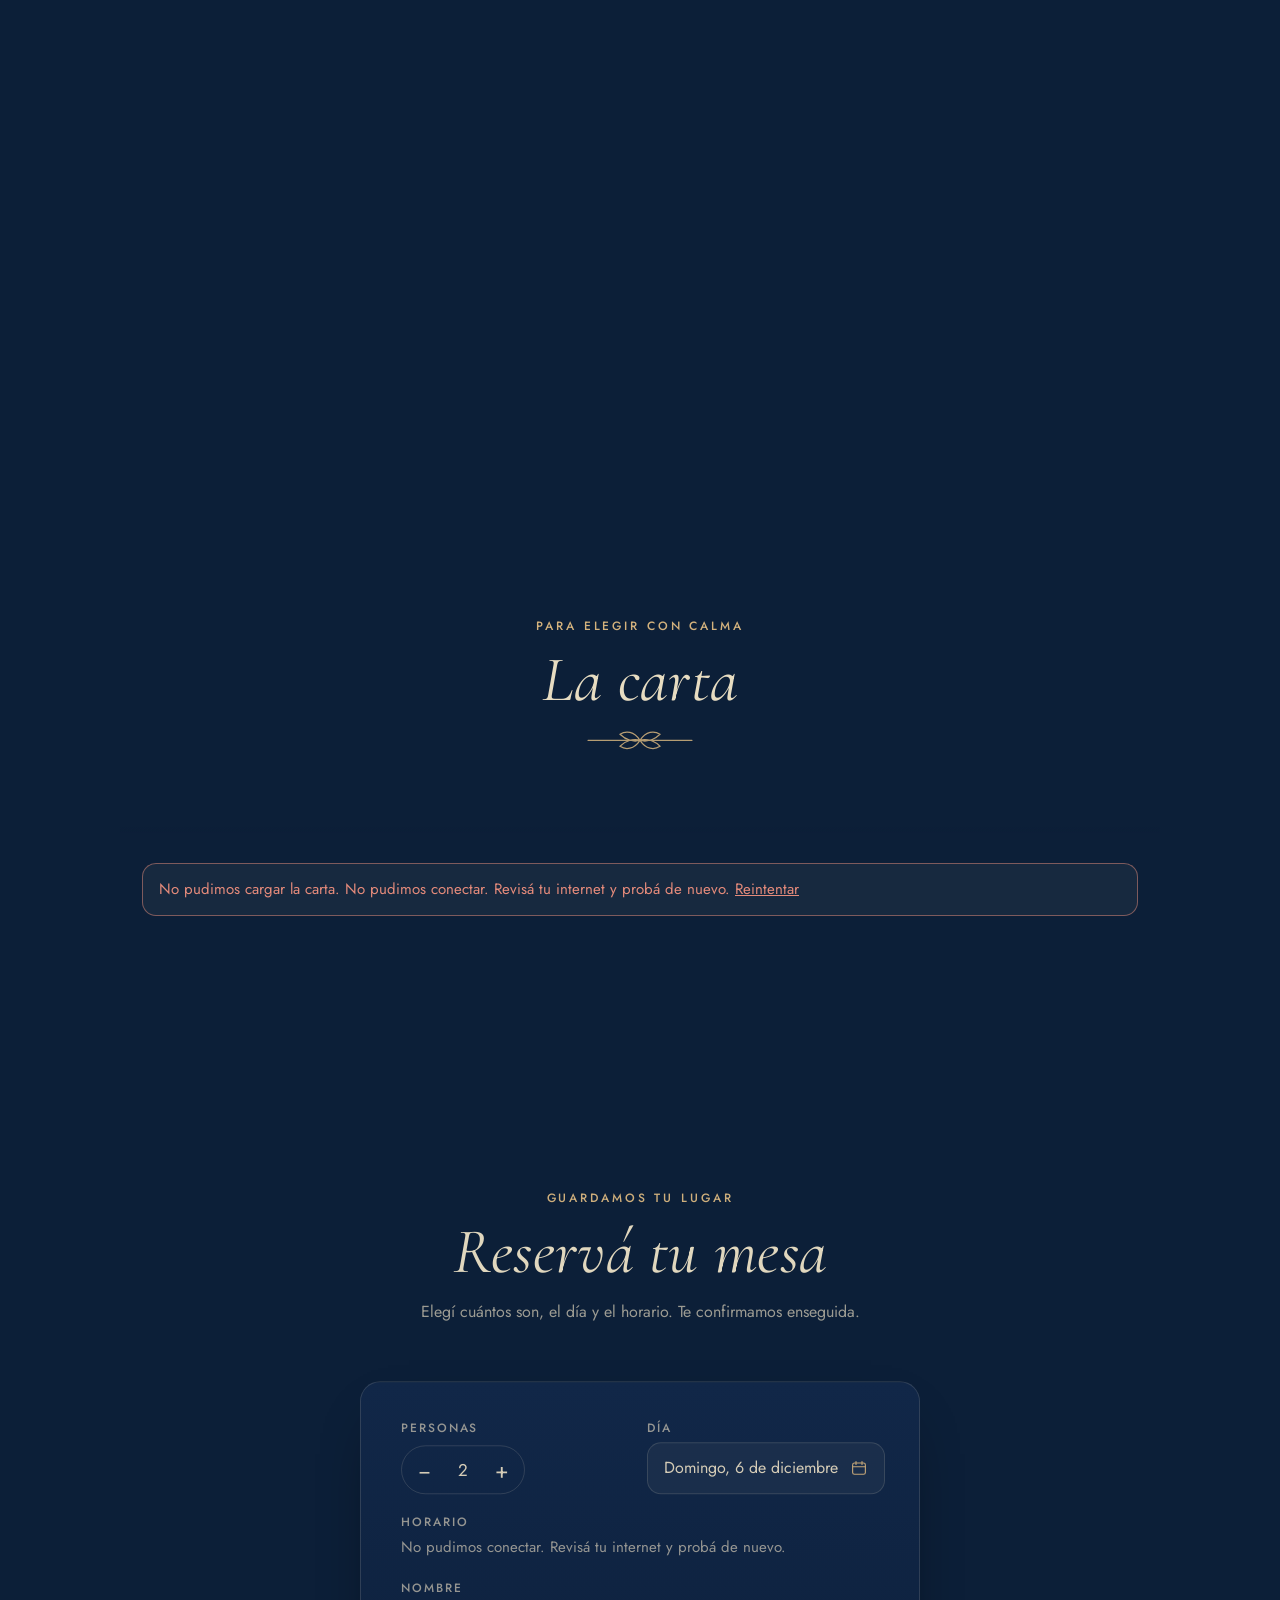
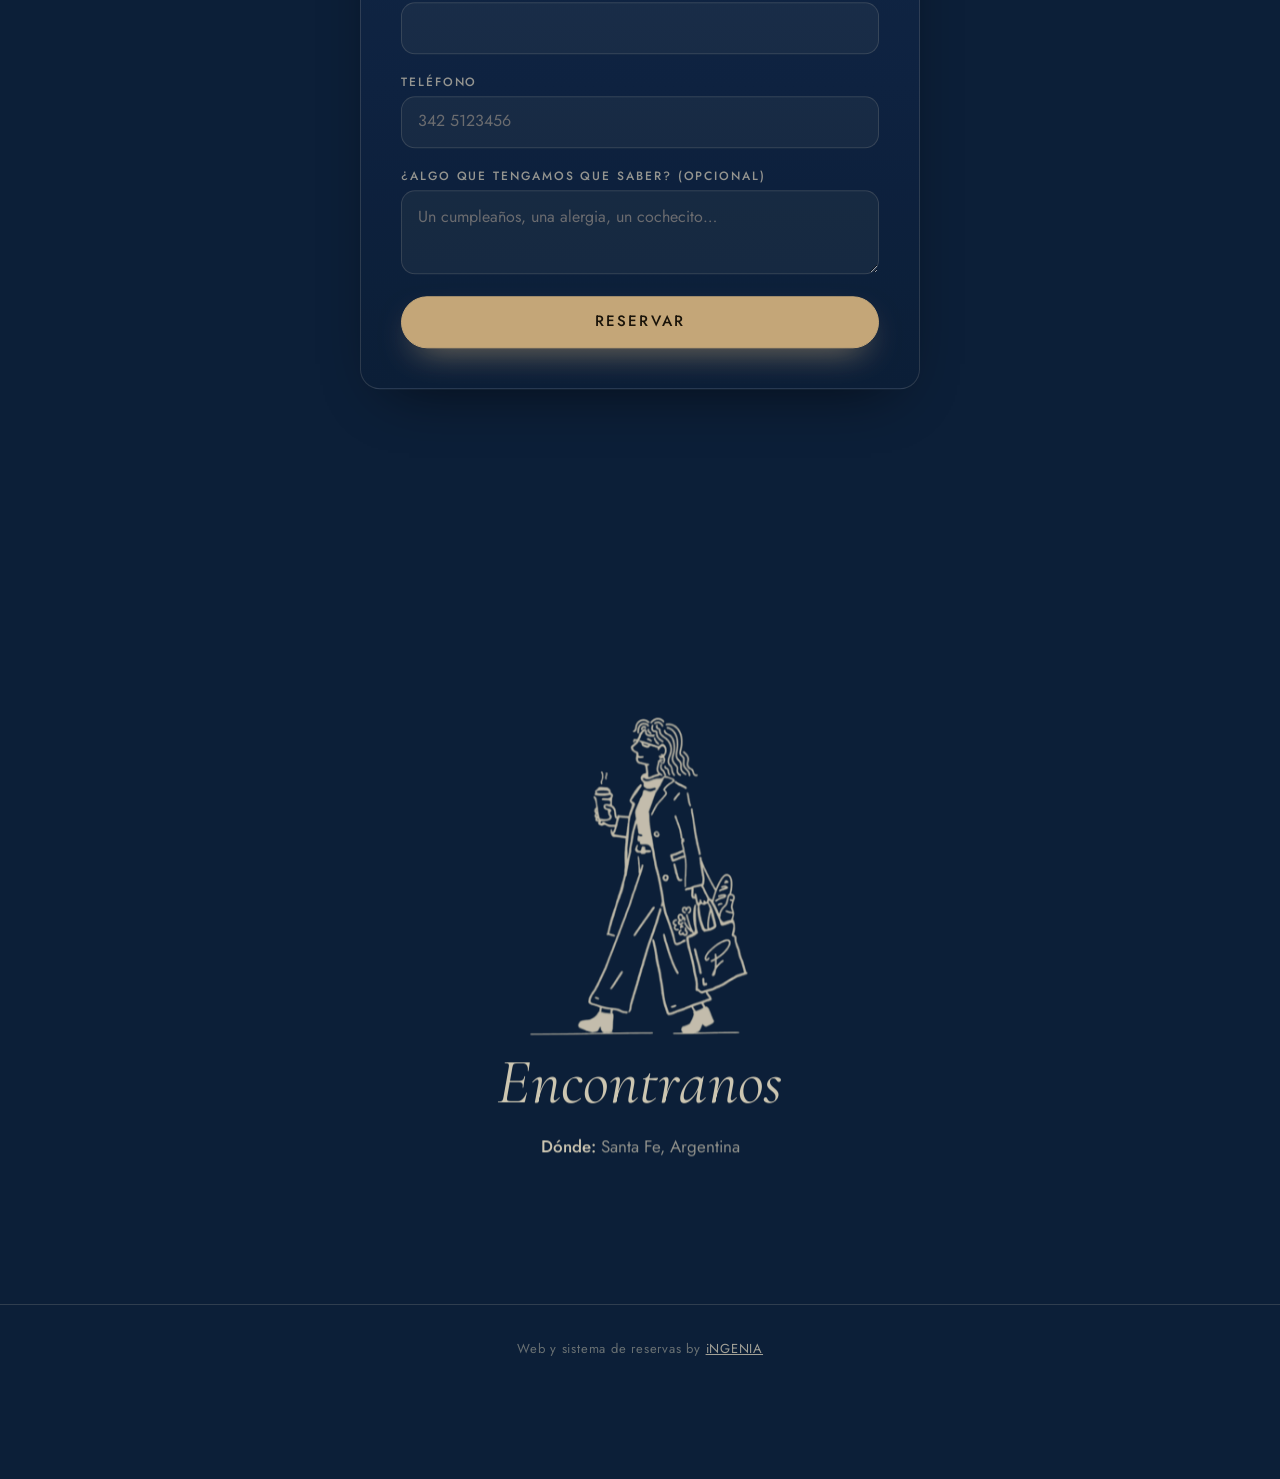
==== commit 53c0a8de: "Sin zoom al tocar campos (inputs a 16px) Co-Authored-By: Claude Sonnet 5.5 <noreply@anthropic.com> C" ====
--- a/index.html
+++ b/index.html
@@ -21,8 +21,8 @@
 <meta name="twitter:card" content="summary_large_image">
 
 <link rel="icon" href="img/monograma.png">
-<link rel="stylesheet" href="css/piel.css?v=2611021743">
-<link rel="stylesheet" href="css/web.css?v=2611021743">
+<link rel="stylesheet" href="css/piel.css?v=1793647228">
+<link rel="stylesheet" href="css/web.css?v=1793647228">
 <script>/* el QR de cada mesa apunta a esta misma dirección con ?mesa=CÓDIGO: se lo manda a la app de mesa */
 (function(){var m=location.search.match(/[?&](?:mesa|t)=([A-Za-z0-9]+)/);if(m)location.replace('mesa/?mesa='+m[1]+(/[?&]demo=1/.test(location.search)?'&demo=1':''))})();</script>
 <script>/* movimiento: se activa solo si la persona no pidió "reducir animaciones"; si algo falla, el sitio se ve igual (versión estática) */
--- a/css/piel.css
+++ b/css/piel.css
@@ -103,3 +103,7 @@
 @keyframes calsig{from{opacity:0;transform:translateX(14px)}}@keyframes calant{from{opacity:0;transform:translateX(-14px)}}
 @media(prefers-reduced-motion:reduce){.ctl-l,.ctl-cal,.cal-dias{transition:none;animation:none}}
 body.ctl-abierto .fija.ver{transform:translateY(160%)}
+
+/* Sin zoom al tocar un campo (iOS hace zoom si el texto del campo es menor a 16px) */
+html{-webkit-text-size-adjust:100%;text-size-adjust:100%}
+input,select,textarea,.campo input,.campo select,.campo textarea,.lin .nota input{font-size:16px !important}
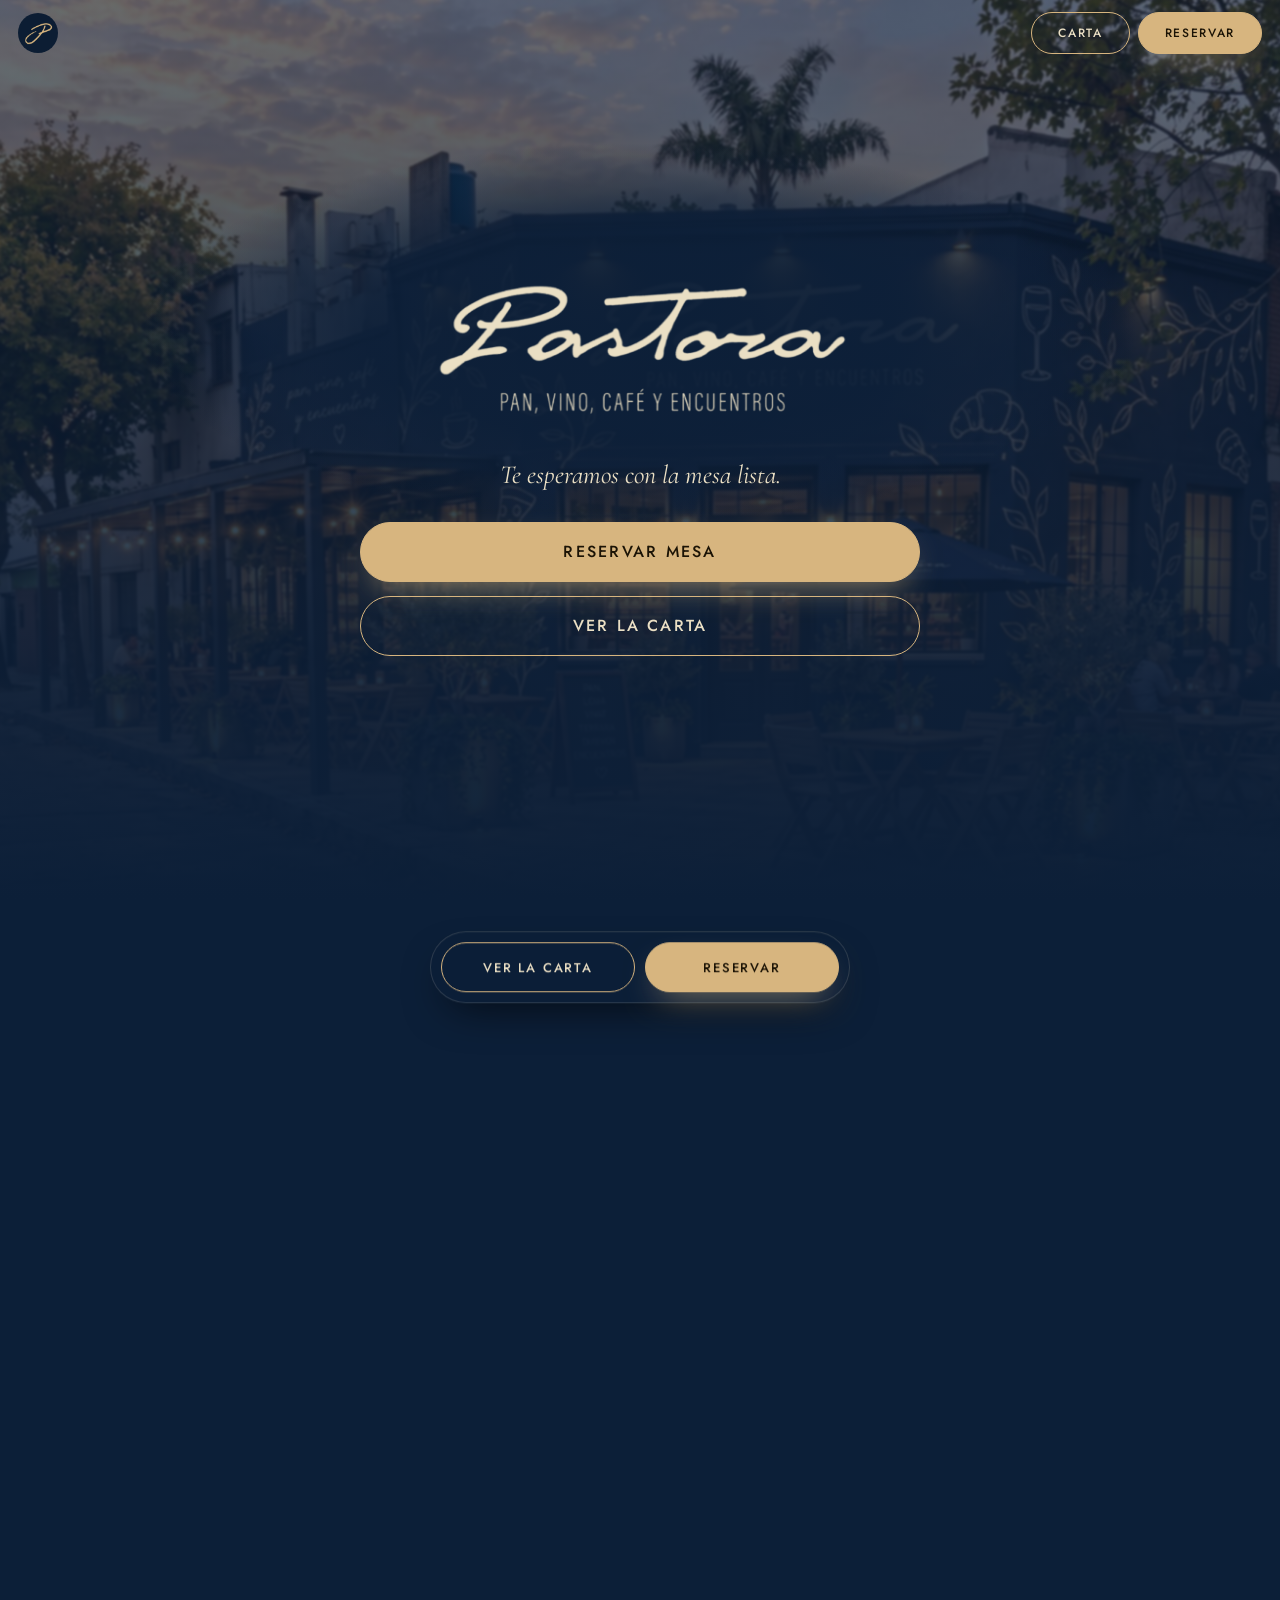
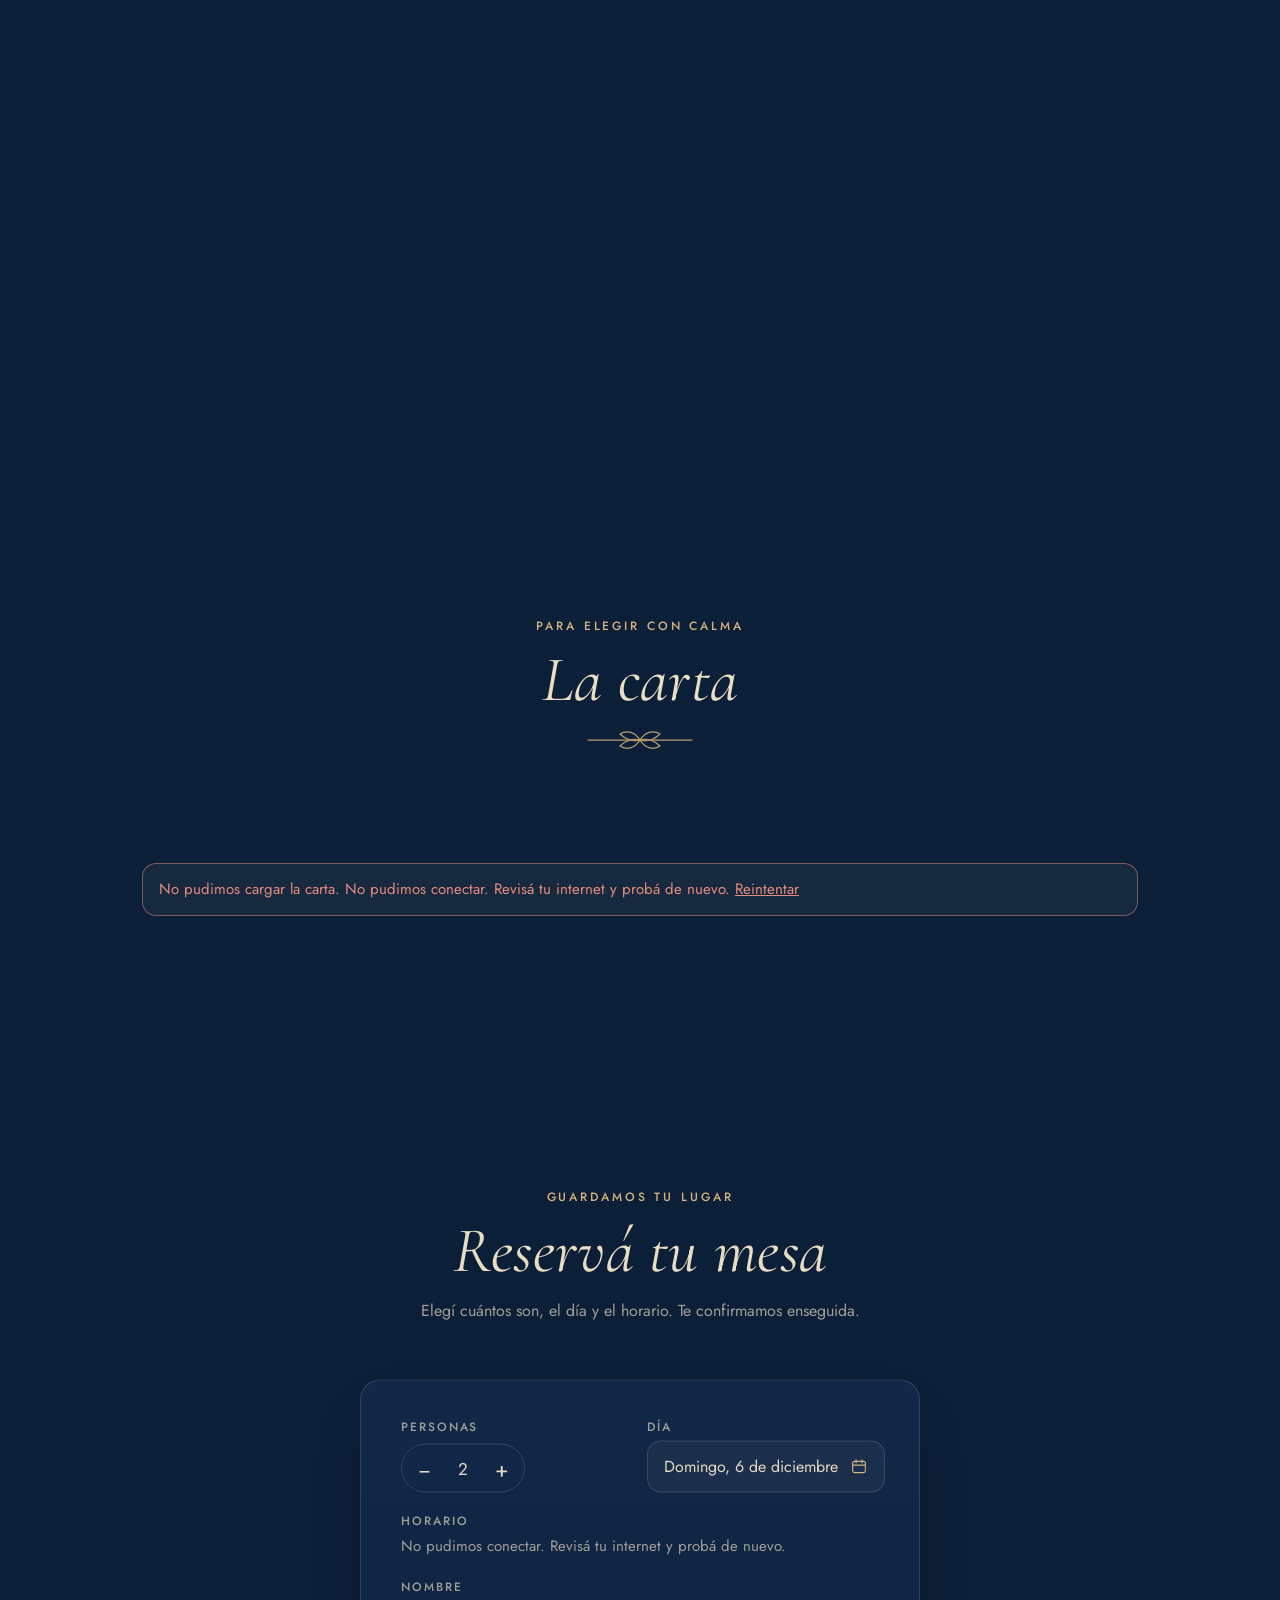
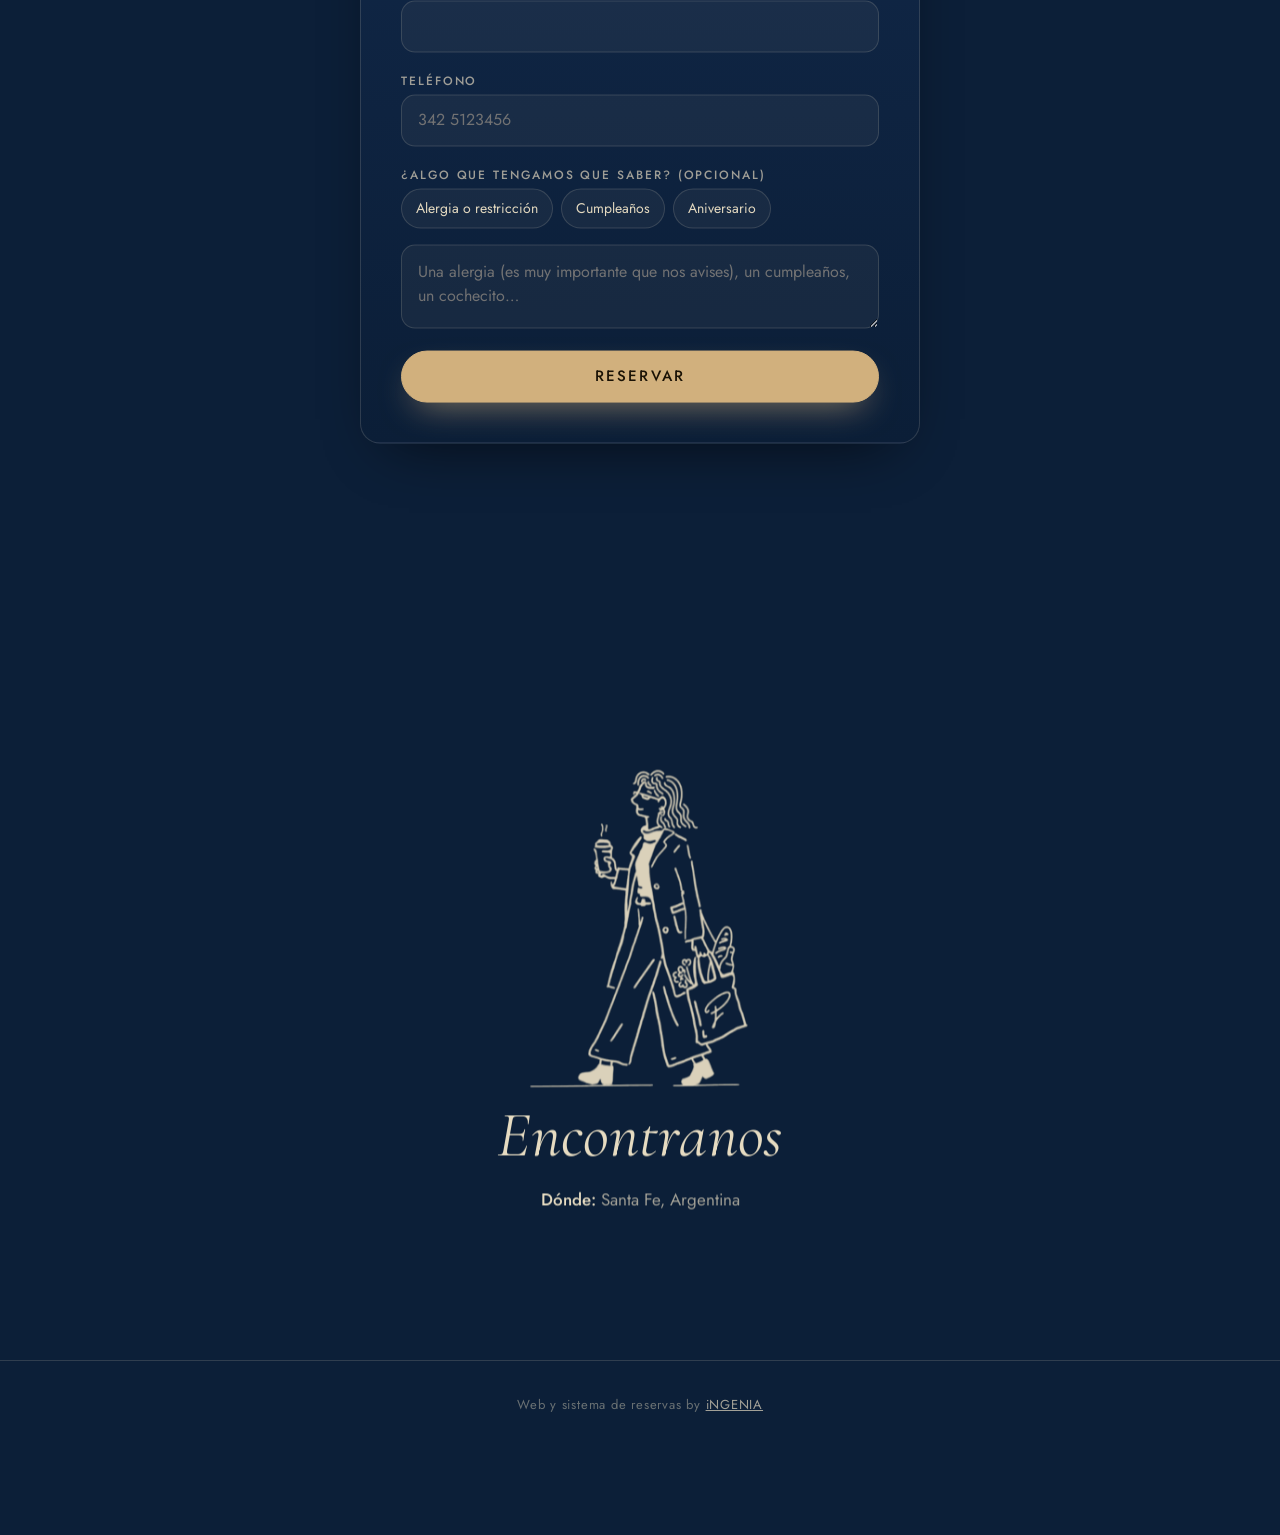
==== commit 32c0b161: "Web: atajos de alergia/cumpleaños/aniversario en la nota de la reserva Co-Authored-By: Claude Sonnet" ====
--- a/index.html
+++ b/index.html
@@ -21,7 +21,7 @@
 <meta name="twitter:card" content="summary_large_image">
 
 <link rel="icon" href="img/monograma.png">
-<link rel="stylesheet" href="css/piel.css?v=1793647228">
+<link rel="stylesheet" href="css/piel.css?v=1793651903">
 <link rel="stylesheet" href="css/web.css?v=1793647228">
 <script>/* el QR de cada mesa apunta a esta misma dirección con ?mesa=CÓDIGO: se lo manda a la app de mesa */
 (function(){var m=location.search.match(/[?&](?:mesa|t)=([A-Za-z0-9]+)/);if(m)location.replace('mesa/?mesa='+m[1]+(/[?&]demo=1/.test(location.search)?'&demo=1':''))})();</script>
@@ -86,7 +86,13 @@
       <div class="campo"><span id="lHora">Horario</span><div class="horas" id="horas" role="group" aria-labelledby="lHora" aria-live="polite"></div><p class="error" id="eHora" hidden></p></div>
       <label class="campo"><span>Nombre</span><input id="nombre" autocomplete="name" maxlength="120" required><p class="error" hidden></p></label>
       <label class="campo"><span>Teléfono</span><input id="tel" type="tel" inputmode="tel" autocomplete="tel" placeholder="342 5123456" maxlength="24" required><p class="error" hidden></p></label>
-      <label class="campo"><span>¿Algo que tengamos que saber? (opcional)</span><textarea id="nota" maxlength="200" placeholder="Un cumpleaños, una alergia, un cochecito…"></textarea></label>
+      <div class="campo"><span>¿Algo que tengamos que saber? (opcional)</span>
+        <div class="chips-nota" role="group" aria-label="Avisos frecuentes">
+          <button type="button" data-nota="Alergia o restricción: ">Alergia o restricción</button>
+          <button type="button" data-nota="Cumpleaños. ">Cumpleaños</button>
+          <button type="button" data-nota="Aniversario. ">Aniversario</button>
+        </div>
+        <textarea id="nota" maxlength="200" aria-label="Algo que tengamos que saber" placeholder="Una alergia (es muy importante que nos avises), un cumpleaños, un cochecito…"></textarea></div>
       <p class="aviso mal" id="eForm" role="alert" hidden></p>
       <button class="btn btn-oro" type="submit" id="enviar">Reservar</button>
     </form>
@@ -113,7 +119,7 @@
 <script src="js/config.js?v=2611021743"></script>
 <script src="js/demo.js?v=2611021743"></script>
 <script src="js/panel.js?v=2611021743"></script>
-<script src="js/web.js?v=2611021743"></script>
+<script src="js/web.js?v=1793651903"></script>
 <script src="js/controles.js?v=2611021743"></script>
 <script src="js/motion.js?v=2611021743"></script>
 </body>
--- a/css/piel.css
+++ b/css/piel.css
@@ -107,3 +107,9 @@
 /* Sin zoom al tocar un campo (iOS hace zoom si el texto del campo es menor a 16px) */
 html{-webkit-text-size-adjust:100%;text-size-adjust:100%}
 input,select,textarea,.campo input,.campo select,.campo textarea,.lin .nota input{font-size:16px !important}
+
+/* atajos para la nota de la reserva */
+.chips-nota{display:flex;flex-wrap:wrap;gap:8px;margin:0 0 8px}
+.chips-nota button{min-height:40px;padding:0 14px;border-radius:99px;border:1px solid var(--linea);background:rgba(234,223,196,.05);color:var(--crema);font:inherit;font-size:14px;cursor:pointer;transition:border-color .2s,background .2s}
+.chips-nota button:hover,.chips-nota button:focus-visible{border-color:var(--oro);outline:0}
+.chips-nota button:active{transform:scale(.96)}
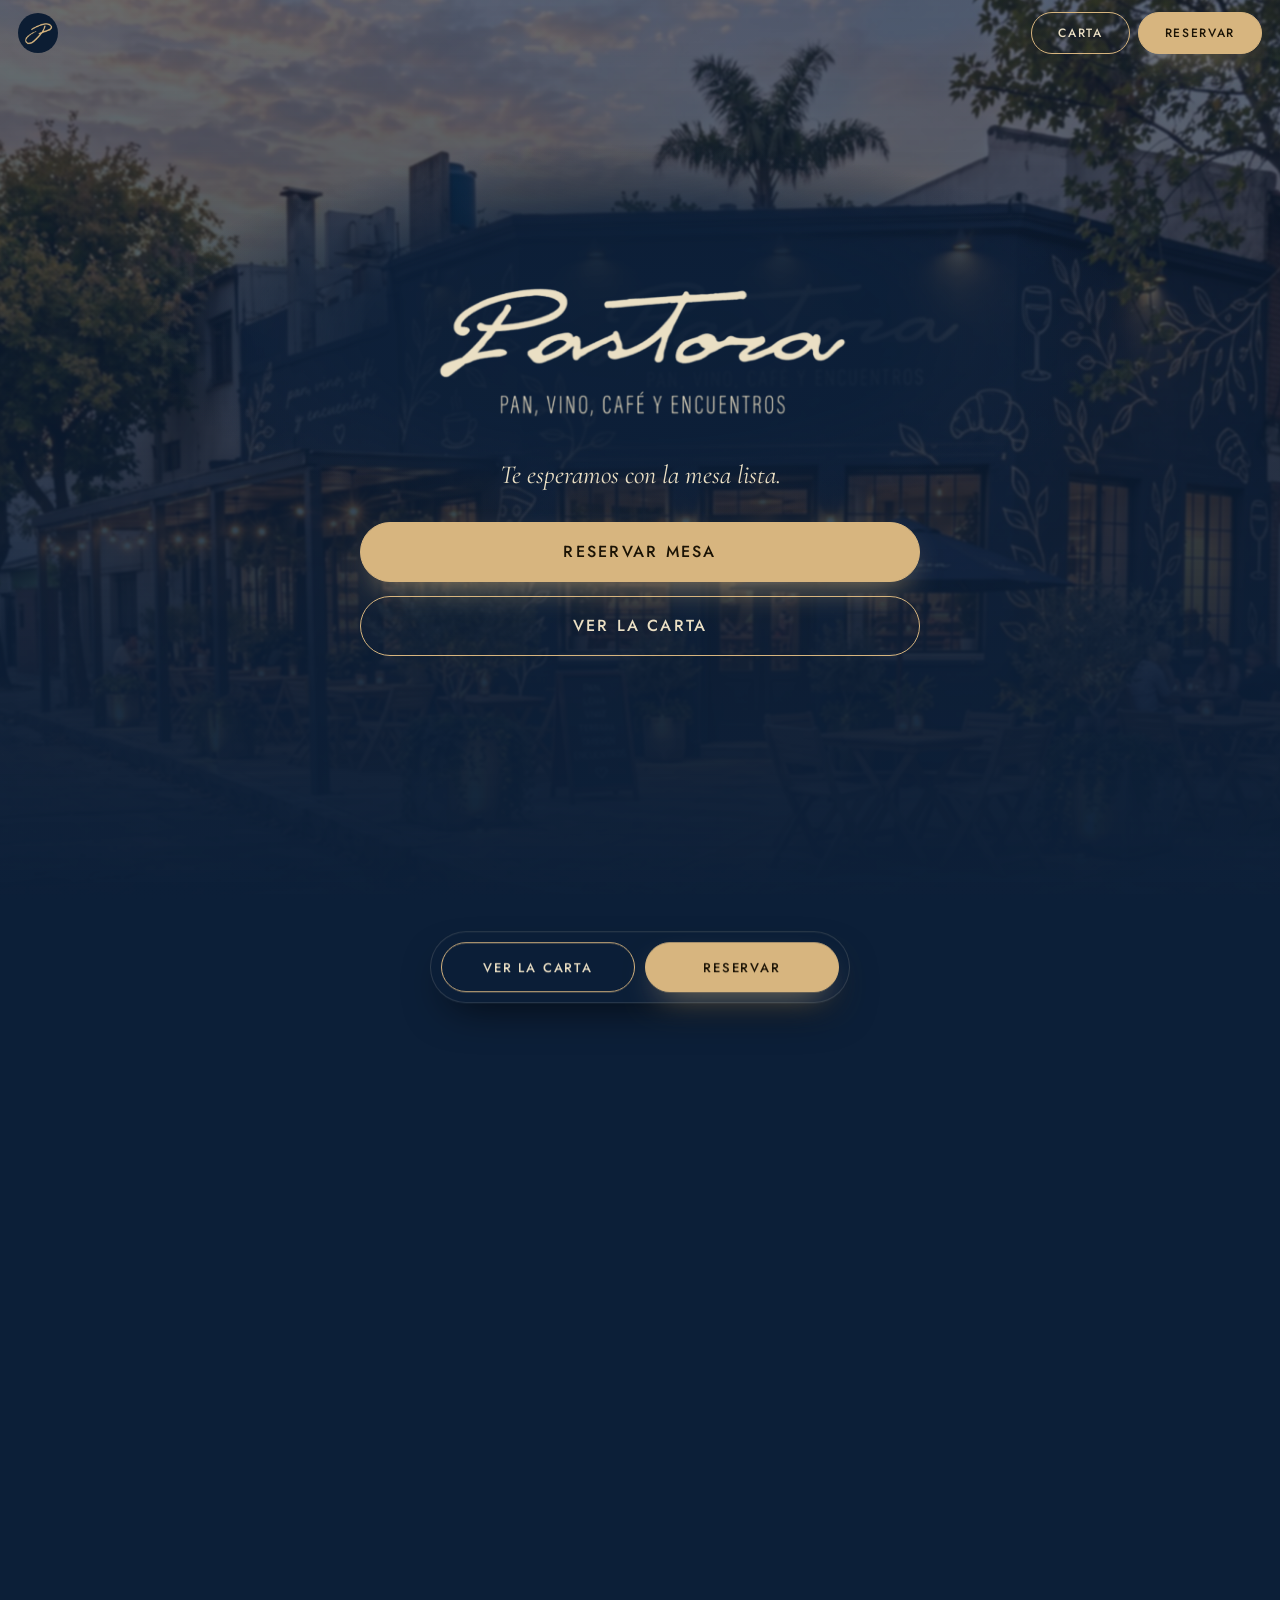
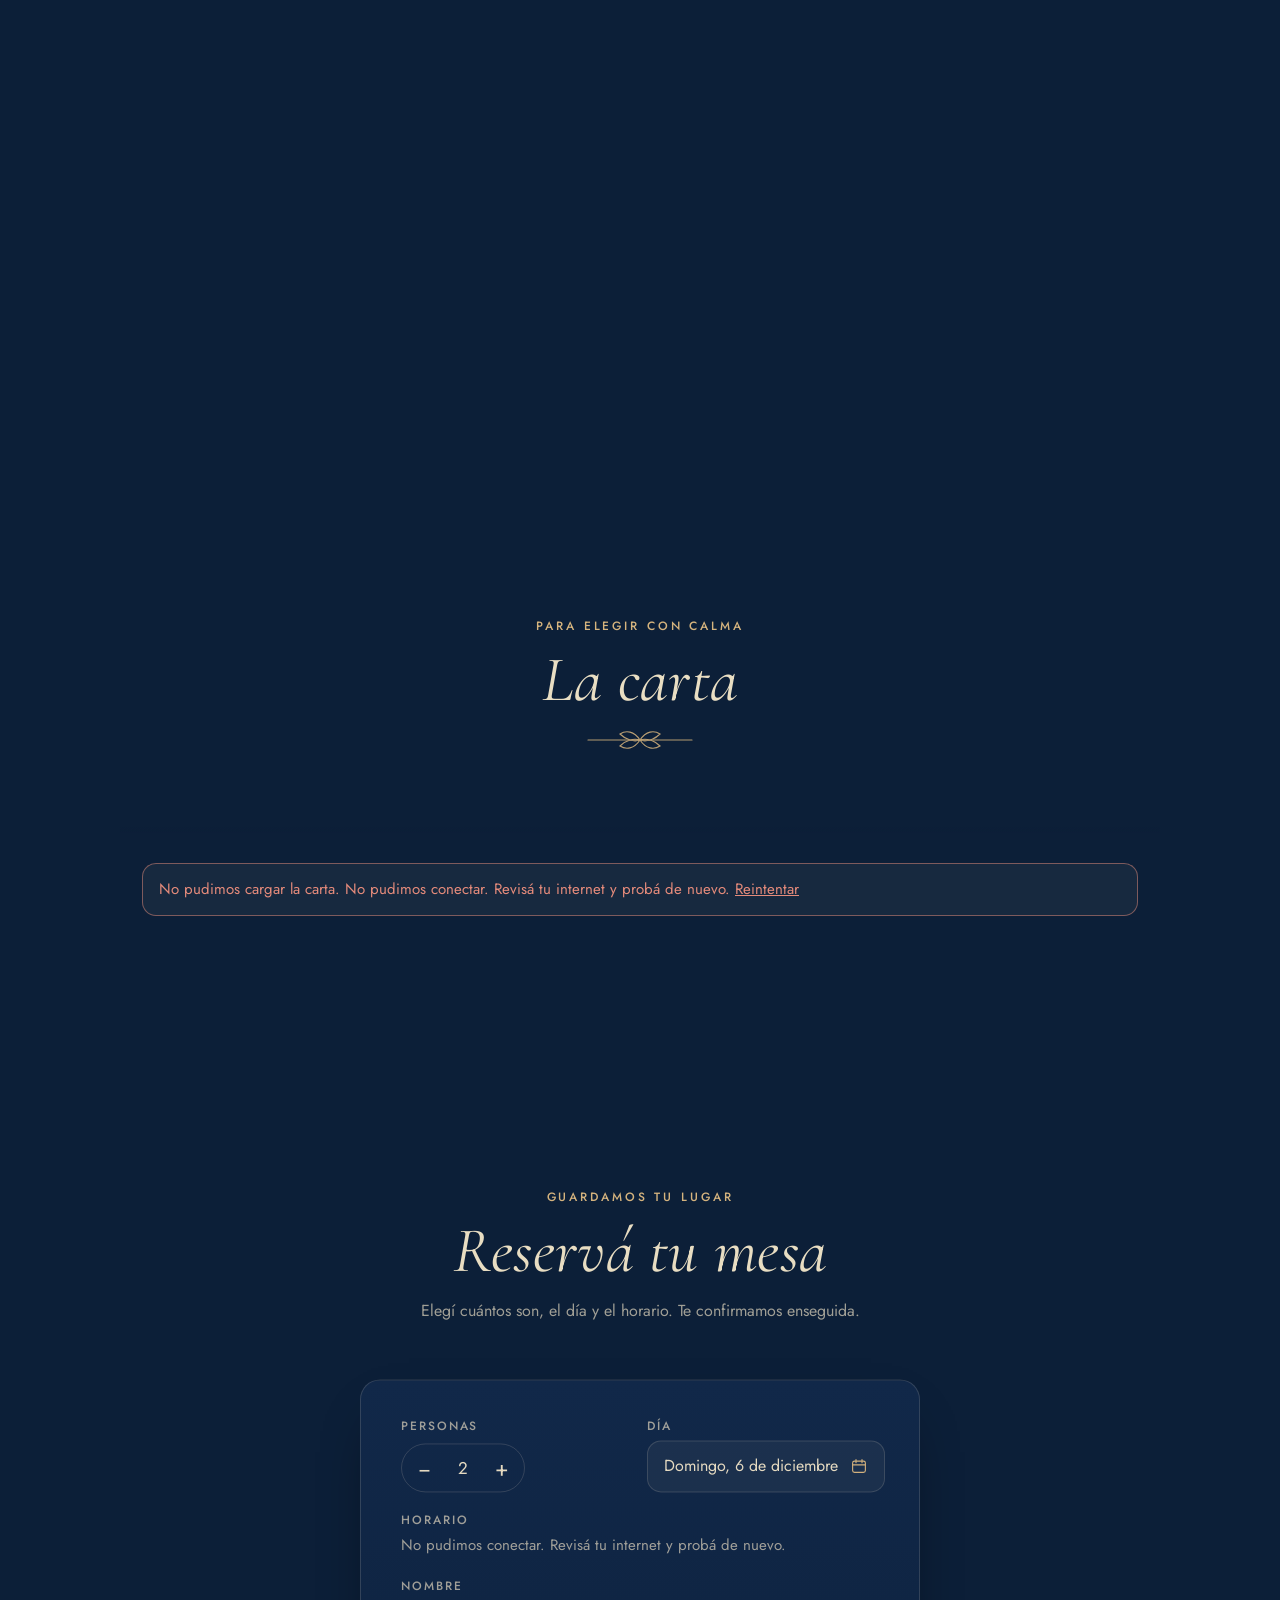
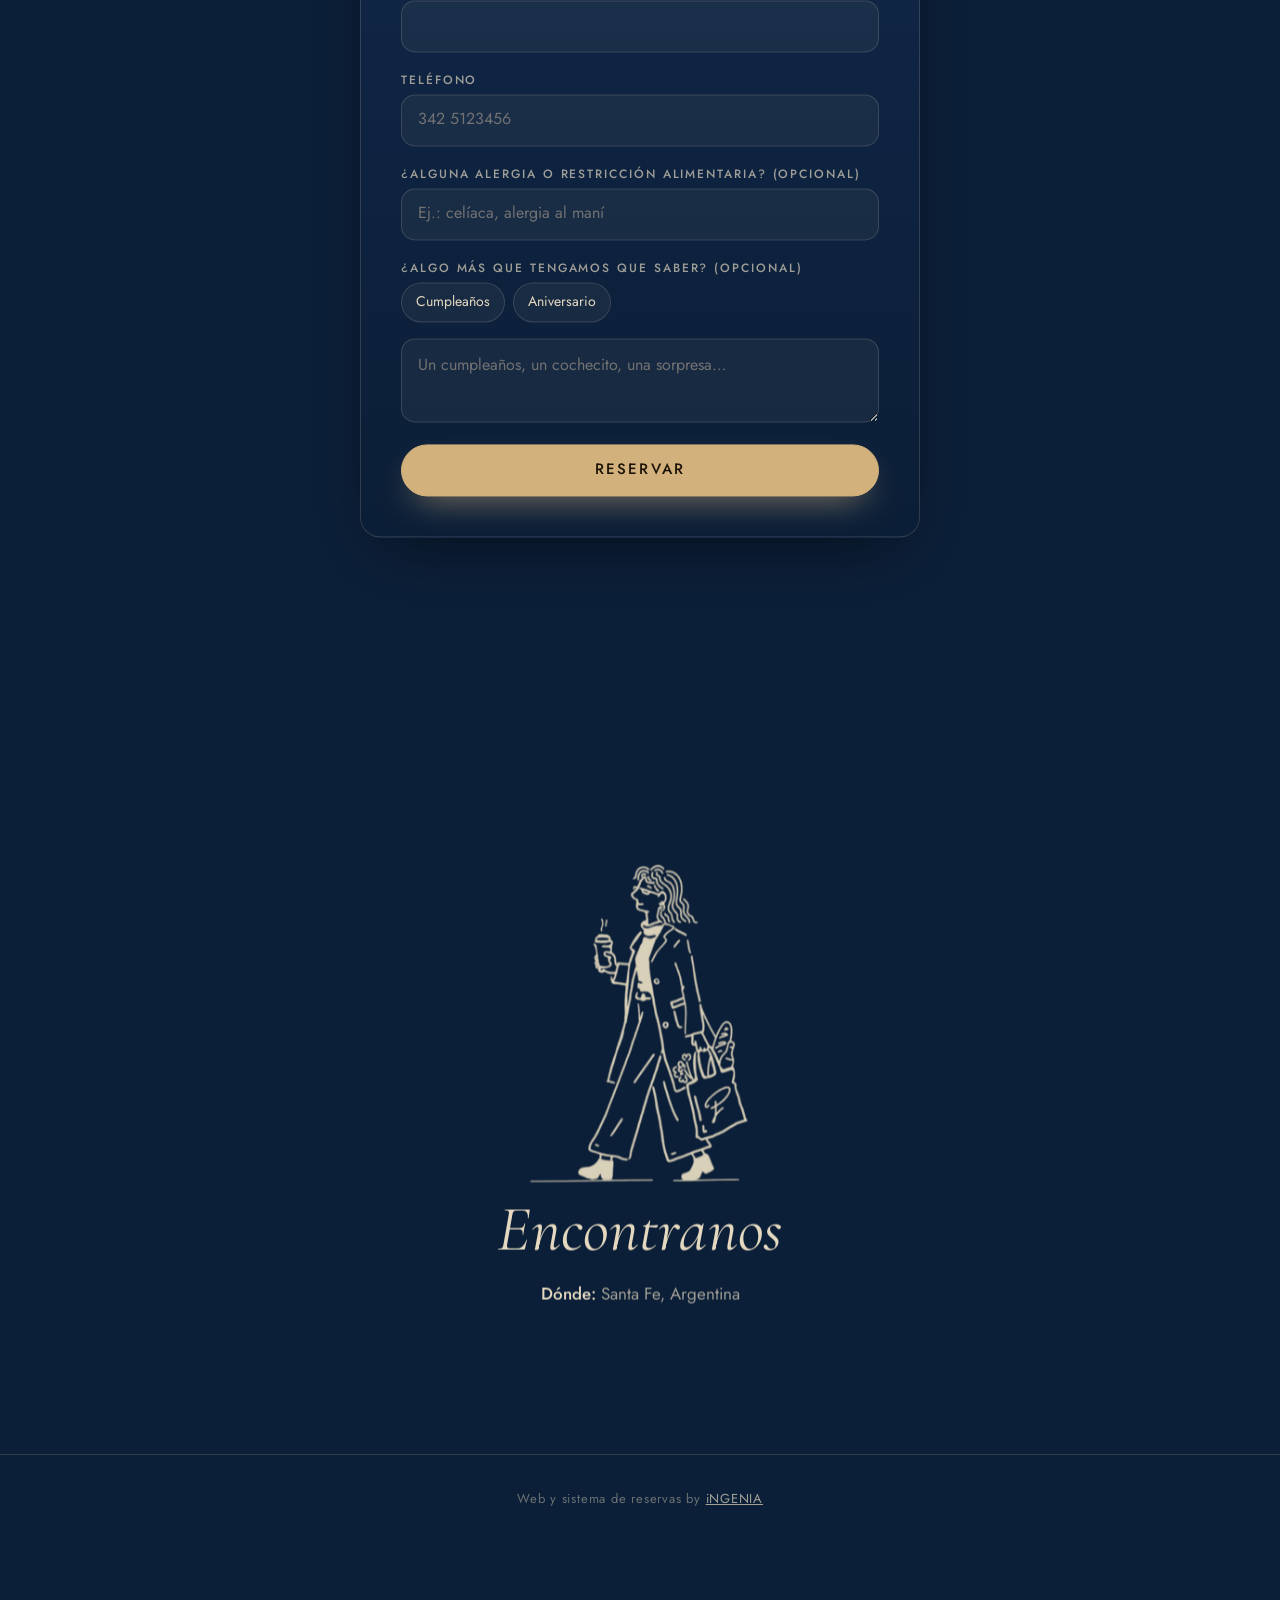
==== commit 385fd6bd: "Web: campo opcional de alergias en la reserva Co-Authored-By: Claude Sonnet 5.5 <noreply@anthropic.c" ====
--- a/index.html
+++ b/index.html
@@ -21,7 +21,7 @@
 <meta name="twitter:card" content="summary_large_image">
 
 <link rel="icon" href="img/monograma.png">
-<link rel="stylesheet" href="css/piel.css?v=1793651903">
+<link rel="stylesheet" href="css/piel.css?v=1793652540">
 <link rel="stylesheet" href="css/web.css?v=1793647228">
 <script>/* el QR de cada mesa apunta a esta misma dirección con ?mesa=CÓDIGO: se lo manda a la app de mesa */
 (function(){var m=location.search.match(/[?&](?:mesa|t)=([A-Za-z0-9]+)/);if(m)location.replace('mesa/?mesa='+m[1]+(/[?&]demo=1/.test(location.search)?'&demo=1':''))})();</script>
@@ -86,13 +86,13 @@
       <div class="campo"><span id="lHora">Horario</span><div class="horas" id="horas" role="group" aria-labelledby="lHora" aria-live="polite"></div><p class="error" id="eHora" hidden></p></div>
       <label class="campo"><span>Nombre</span><input id="nombre" autocomplete="name" maxlength="120" required><p class="error" hidden></p></label>
       <label class="campo"><span>Teléfono</span><input id="tel" type="tel" inputmode="tel" autocomplete="tel" placeholder="342 5123456" maxlength="24" required><p class="error" hidden></p></label>
-      <div class="campo"><span>¿Algo que tengamos que saber? (opcional)</span>
+      <label class="campo"><span>¿Alguna alergia o restricción alimentaria? (opcional)</span><input id="alergia" type="text" maxlength="150" autocomplete="off" placeholder="Ej.: celíaca, alergia al maní"></label>
+      <div class="campo"><span>¿Algo más que tengamos que saber? (opcional)</span>
         <div class="chips-nota" role="group" aria-label="Avisos frecuentes">
-          <button type="button" data-nota="Alergia o restricción: ">Alergia o restricción</button>
           <button type="button" data-nota="Cumpleaños. ">Cumpleaños</button>
           <button type="button" data-nota="Aniversario. ">Aniversario</button>
         </div>
-        <textarea id="nota" maxlength="200" aria-label="Algo que tengamos que saber" placeholder="Una alergia (es muy importante que nos avises), un cumpleaños, un cochecito…"></textarea></div>
+        <textarea id="nota" maxlength="200" aria-label="Algo que tengamos que saber" placeholder="Un cumpleaños, un cochecito, una sorpresa…"></textarea></div>
       <p class="aviso mal" id="eForm" role="alert" hidden></p>
       <button class="btn btn-oro" type="submit" id="enviar">Reservar</button>
     </form>
@@ -119,7 +119,7 @@
 <script src="js/config.js?v=2611021743"></script>
 <script src="js/demo.js?v=2611021743"></script>
 <script src="js/panel.js?v=2611021743"></script>
-<script src="js/web.js?v=1793651903"></script>
+<script src="js/web.js?v=1793652540"></script>
 <script src="js/controles.js?v=2611021743"></script>
 <script src="js/motion.js?v=2611021743"></script>
 </body>
